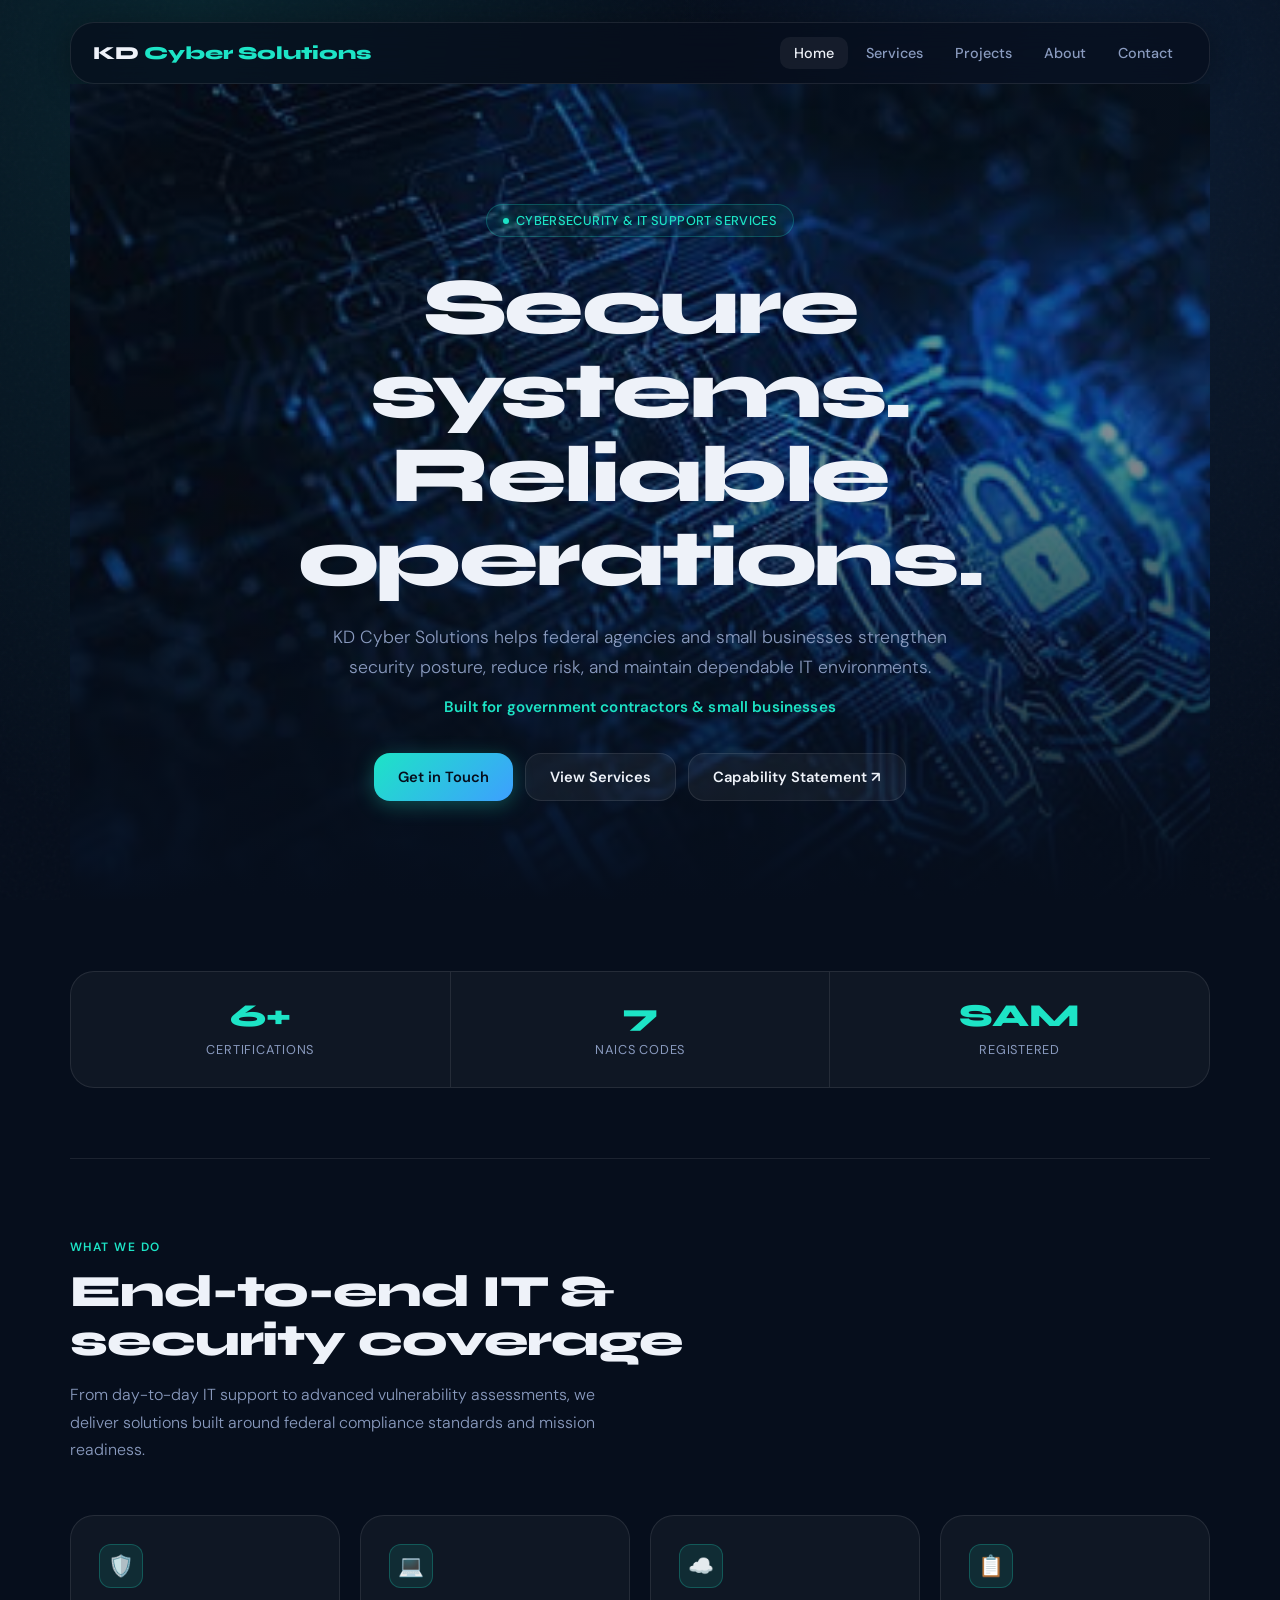
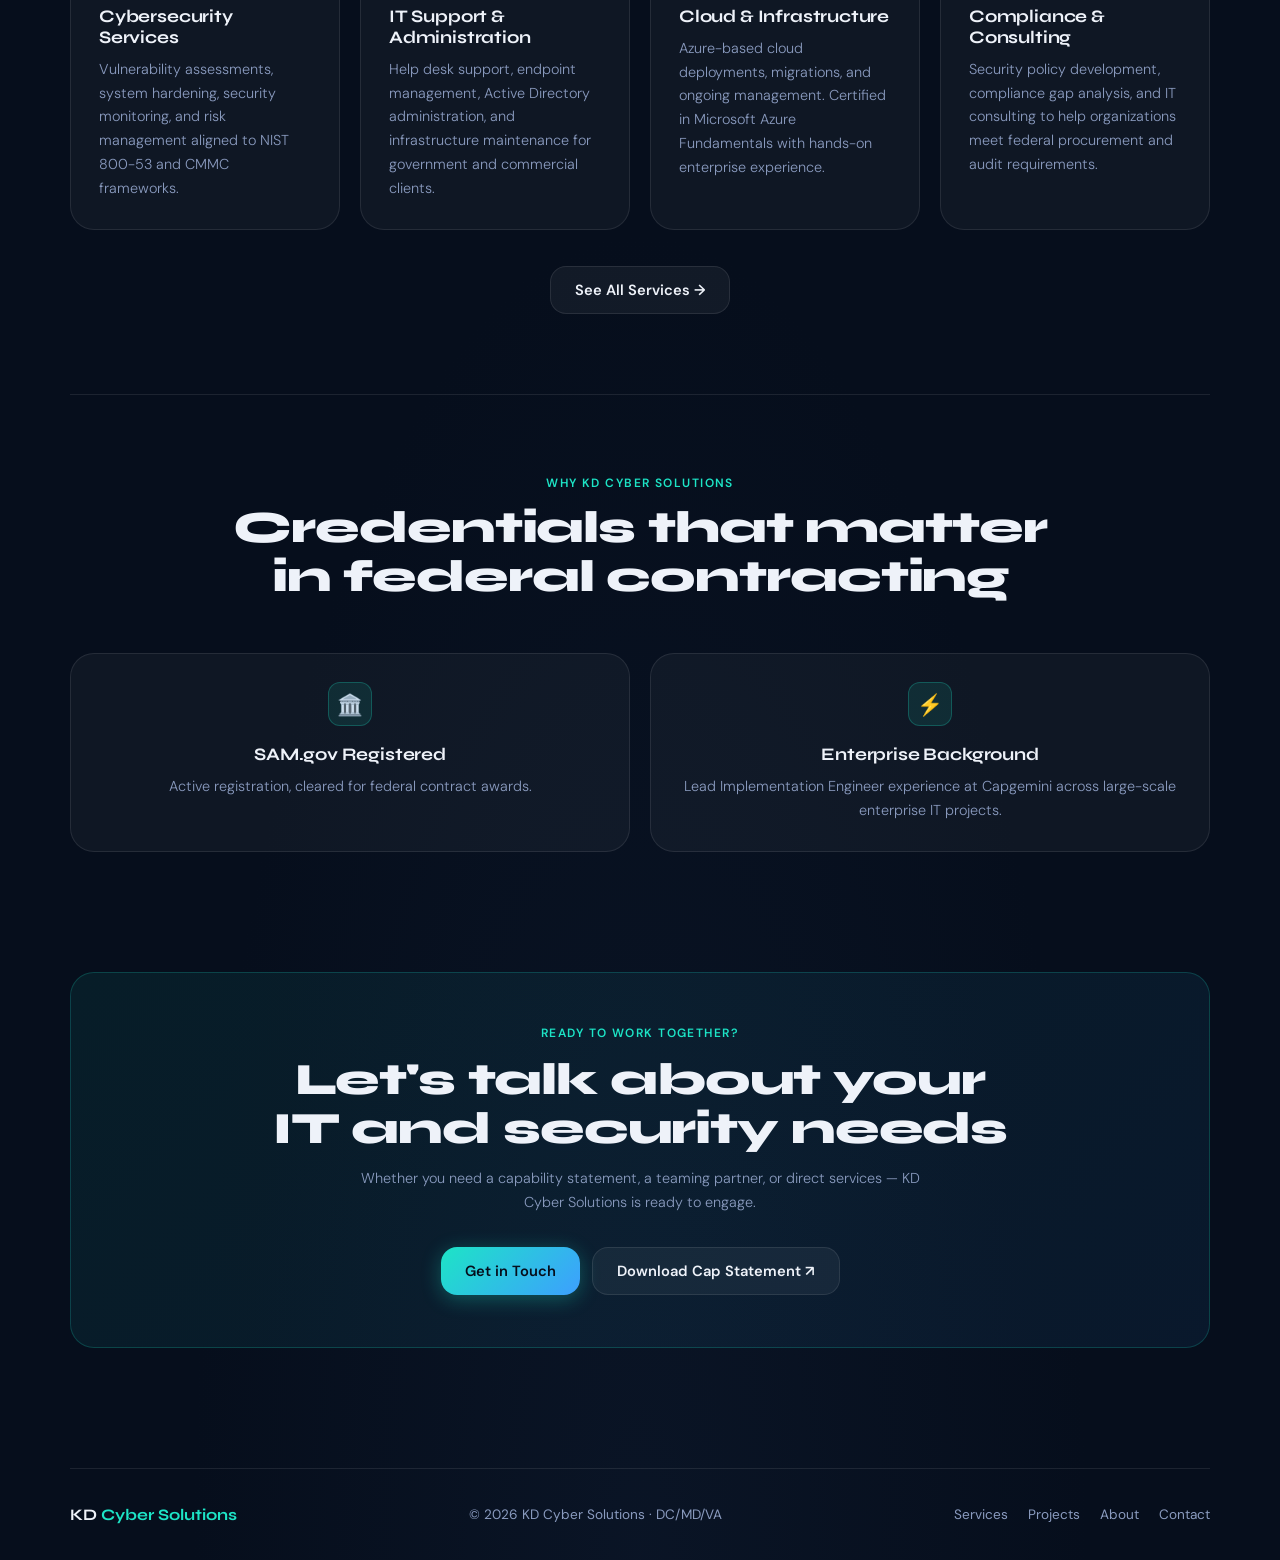
==== index.html @ 60fc30a6 "Add link to projects page in footer" ====
<!DOCTYPE html>
<html lang="en">
<head>
  <meta charset="UTF-8" />
  <meta name="viewport" content="width=device-width, initial-scale=1.0"/>
  <title>KD Cyber Solutions — Federal IT & Cybersecurity</title>
  <meta name="description" content="KD Cyber Solutions provides federal IT support, cybersecurity, and system hardening services for government contractors and small businesses.">
  <link rel="stylesheet" href="styles.css">
</head>

<body>
<div class="container">

  <nav class="nav">
    <div class="nav-inner">
      <a class="brand" href="index.html">KD <span>Cyber Solutions</span></a>
      <div class="nav-links">
        <a href="index.html" class="active">Home</a>
        <a href="services.html">Services</a>
        <a href="projects.html">Projects</a>
        <a href="about.html">About</a>
        <a href="contact.html">Contact</a>
      </div>
    </div>
  </nav>

  <!-- Hero -->
  <!-- Hero — full width with image background -->
<section class="hero">
  <div class="hero-bg"></div>
  <div class="hero-overlay"></div>
  <div class="hero-content">
    <div class="badge">Cybersecurity &amp; IT Support Services</div>
    <h1>Secure systems.<br>Reliable operations.</h1>
    <p class="hero-sub">
      KD Cyber Solutions helps federal agencies and small businesses strengthen
      security posture, reduce risk, and maintain dependable IT environments.
    </p>
    <p class="hero-tagline">Built for government contractors &amp; small businesses</p>
    <div class="hero-actions">
      <a class="btn btn-primary" href="contact.html">Get in Touch</a>
      <a class="btn btn-secondary" href="services.html">View Services</a>
      <a class="btn btn-secondary" href="KD_Cyber_Solutions_Capability_Statement01.pdf" target="_blank">
        Capability Statement ↗
      </a>
    </div>
  </div>
</section>

  <!-- Stats -->
  <div class="stats-bar">
    <div class="stat">
      <span class="stat-number">6+</span>
      <span class="stat-label">Certifications</span>
    </div>
    <div class="stat">
      <span class="stat-number">7</span>
      <span class="stat-label">NAICS Codes</span>
    </div>
    <div class="stat">
      <span class="stat-number">SAM</span>
      <span class="stat-label">Registered</span>
    </div>
  </div>

  <div class="divider"></div>

  <!-- Core Services Preview -->
  <section class="section">
    <div class="section-header">
      <div class="section-label">What We Do</div>
      <h2 class="section-title">End-to-end IT &amp;<br>security coverage</h2>
      <p class="section-desc">
        From day-to-day IT support to advanced vulnerability assessments, we deliver
        solutions built around federal compliance standards and mission readiness.
      </p>
    </div>

    <div class="grid grid-2">

      <div class="card">
        <div class="card-icon">🛡️</div>
        <h3>Cybersecurity Services</h3>
        <p>Vulnerability assessments, system hardening, security monitoring, and
        risk management aligned to NIST 800-53 and CMMC frameworks.</p>
      </div>

      <div class="card">
        <div class="card-icon">💻</div>
        <h3>IT Support &amp; Administration</h3>
        <p>Help desk support, endpoint management, Active Directory administration,
        and infrastructure maintenance for government and commercial clients.</p>
      </div>

      <div class="card">
        <div class="card-icon">☁️</div>
        <h3>Cloud &amp; Infrastructure</h3>
        <p>Azure-based cloud deployments, migrations, and ongoing management.
        Certified in Microsoft Azure Fundamentals with hands-on enterprise experience.</p>
      </div>

      <div class="card">
        <div class="card-icon">📋</div>
        <h3>Compliance &amp; Consulting</h3>
        <p>Security policy development, compliance gap analysis, and IT consulting
        to help organizations meet federal procurement and audit requirements.</p>
      </div>

    </div>

    <div style="text-align:center; margin-top:36px;">
      <a class="btn btn-secondary" href="services.html">See All Services →</a>
    </div>
  </section>

  <div class="divider"></div>

  <!-- Why KD Section -->
  <section class="section">
    <div class="section-header center">
      <div class="section-label">Why KD Cyber Solutions</div>
      <h2 class="section-title">Credentials that matter<br>in federal contracting</h2>
    </div>

    <div class="grid grid-2">

      <div class="card" style="text-align:center;">
        <div class="card-icon" style="margin:0 auto 18px;">🏛️</div>
        <h3>SAM.gov Registered</h3>
        <p>Active registration, cleared for federal contract awards.</p>
      </div>

      <div class="card" style="text-align:center;">
        <div class="card-icon" style="margin:0 auto 18px;">⚡</div>
        <h3>Enterprise Background</h3>
        <p>Lead Implementation Engineer experience at Capgemini across large-scale enterprise IT projects.</p>
      </div>

    </div>
  </section>

  <!-- CTA Strip -->
  <section style="padding: 40px 0 80px; text-align:center;">
    <div class="card" style="padding: 52px 36px; background: linear-gradient(135deg, rgba(29,228,198,0.07), rgba(61,159,255,0.07)); border-color: rgba(29,228,198,0.2);">
      <div class="section-label" style="margin-bottom:14px;">Ready to work together?</div>
      <h2 class="section-title" style="margin-bottom:14px;">Let's talk about your<br>IT and security needs</h2>
      <p class="section-desc" style="margin: 0 auto 32px;">
        Whether you need a capability statement, a teaming partner, or direct services —
        KD Cyber Solutions is ready to engage.
      </p>
      <div style="display:flex; gap:12px; justify-content:center; flex-wrap:wrap;">
        <a class="btn btn-primary" href="contact.html">Get in Touch</a>
        <a class="btn btn-secondary" href="KD_Cyber_Solutions_Capability_Statement01.pdf" target="_blank">Download Cap Statement ↗</a>
      </div>
    </div>
  </section>

  <footer class="footer">
    <div class="footer-brand">KD <span>Cyber Solutions</span></div>
    <div class="footer-copy">© 2026 KD Cyber Solutions · DC/MD/VA</div>
    <div class="footer-links">
      <a href="services.html">Services</a>
      <a href="projects.html">Projects</a>
      <a href="about.html">About</a>
      <a href="contact.html">Contact</a>
    </div>
  </footer>

</div>
</body>
</html>
---- styles.css ----
@import url('https://fonts.googleapis.com/css2?family=Syne:wght@400;600;700;800&family=DM+Sans:ital,opsz,wght@0,9..40,300;0,9..40,400;0,9..40,500;1,9..40,300&display=swap');

:root {
  --bg:      #060e1c;
  --bg2:     #0b1628;
  --bg3:     #0f1e36;
  --card:    rgba(255,255,255,0.04);
  --card-h:  rgba(255,255,255,0.07);
  --text:    #eef2f9;
  --muted:   #8a9bbf;
  --accent:  #1de4c6;
  --accent2: #3d9fff;
  --danger:  #ff4e6a;
  --border:  rgba(255,255,255,0.09);
  --border-a:rgba(29,228,198,0.25);
  --shadow:  0 24px 60px rgba(0,0,0,0.5);
  --radius:  16px;
  --radius-lg: 24px;
}

*, *::before, *::after { box-sizing: border-box; margin: 0; padding: 0; }

html { scroll-behavior: smooth; font-size: 16px; }

body {
  font-family: 'DM Sans', sans-serif;
  color: var(--text);
  background-color: var(--bg);
  background-image:
    radial-gradient(ellipse 70% 45% at 15% 0%, rgba(29,228,198,0.10) 0%, transparent 60%),
    radial-gradient(ellipse 60% 40% at 85% 5%,  rgba(61,159,255,0.10) 0%, transparent 55%),
    radial-gradient(ellipse 50% 60% at 50% 100%, rgba(11,22,40,0.8)   0%, transparent 70%);
  min-height: 100vh;
  -webkit-font-smoothing: antialiased;
}

/* ── Noise texture overlay ── */
body::before {
  content: '';
  position: fixed;
  inset: 0;
  background-image: url("data:image/svg+xml,%3Csvg viewBox='0 0 256 256' xmlns='http://www.w3.org/2000/svg'%3E%3Cfilter id='n'%3E%3CfeTurbulence type='fractalNoise' baseFrequency='0.9' numOctaves='4' stitchTiles='stitch'/%3E%3C/filter%3E%3Crect width='100%25' height='100%25' filter='url(%23n)' opacity='0.035'/%3E%3C/svg%3E");
  pointer-events: none;
  z-index: 0;
  opacity: 0.6;
}

/* ── Layout ── */
.container {
  width: min(1140px, 92%);
  margin: 0 auto;
  position: relative;
  z-index: 1;
}

/* ── Nav ── */
.nav {
  padding: 22px 0 0;
}

.nav-inner {
  display: flex;
  justify-content: space-between;
  align-items: center;
  gap: 16px;
  padding: 14px 22px;
  border: 1px solid var(--border);
  background: rgba(6,14,28,0.7);
  backdrop-filter: blur(14px);
  -webkit-backdrop-filter: blur(14px);
  border-radius: var(--radius-lg);
  box-shadow: 0 4px 32px rgba(0,0,0,0.3);
}

.brand {
  font-family: 'Syne', sans-serif;
  font-size: 1.15rem;
  font-weight: 800;
  letter-spacing: -0.01em;
  color: var(--text);
  text-decoration: none;
}

.brand span { color: var(--accent); }

.nav-links {
  display: flex;
  gap: 4px;
  flex-wrap: wrap;
}

.nav-links a {
  color: var(--muted);
  text-decoration: none;
  font-size: 0.9rem;
  font-weight: 500;
  padding: 7px 14px;
  border-radius: 10px;
  transition: color 0.2s, background 0.2s;
}

.nav-links a:hover,
.nav-links a.active {
  color: var(--text);
  background: rgba(255,255,255,0.06);
}

/* ── Hero ── */
.hero {
  position: relative;
  width: 100%;
  padding: 0;
  text-align: center;
  overflow: hidden;
  animation: fadeUp 0.7s ease both;
}

@keyframes fadeUp {
  from { opacity: 0; transform: translateY(24px); }
  to   { opacity: 1; transform: translateY(0); }
}

.hero-bg {
  position: absolute;
  inset: 0;
  background-image: url('kdcyberpic1.jpg');
  background-size: cover;
  background-position: center;
  background-repeat: no-repeat;
  z-index: 0;
}

.hero-overlay {
  position: absolute;
  inset: 0;
  background:
    linear-gradient(to bottom,
      rgba(6,14,28,0.55) 0%,
      rgba(6,14,28,0.45) 40%,
      rgba(6,14,28,0.80) 80%,
      rgba(6,14,28,1.00) 100%
    );
  z-index: 1;
}

.hero-content {
  position: relative;
  z-index: 2;
  padding: 120px 24px 100px;
  max-width: 900px;
  margin: 0 auto;
}

.badge {
  display: inline-flex;
  align-items: center;
  gap: 7px;
  padding: 7px 16px;
  border: 1px solid var(--border-a);
  background: rgba(29,228,198,0.07);
  color: var(--accent);
  border-radius: 999px;
  font-size: 0.8rem;
  font-weight: 500;
  letter-spacing: 0.03em;
  margin-bottom: 28px;
  text-transform: uppercase;
}

.badge::before {
  content: '';
  width: 6px; height: 6px;
  border-radius: 50%;
  background: var(--accent);
  box-shadow: 0 0 8px var(--accent);
  display: inline-block;
}

h1 {
  font-family: 'Syne', sans-serif;
  font-size: clamp(2.8rem, 7vw, 5rem);
  font-weight: 800;
  line-height: 1.05;
  letter-spacing: -0.03em;
  color: var(--text);
  margin-bottom: 22px;
}

.hero-sub {
  max-width: 620px;
  margin: 0 auto 14px;
  color: var(--muted);
  font-size: 1.1rem;
  line-height: 1.7;
  font-weight: 300;
}

.hero-tagline {
  color: var(--accent);
  font-weight: 600;
  font-size: 0.95rem;
  margin-bottom: 36px;
  letter-spacing: 0.01em;
}

.hero-actions {
  display: flex;
  justify-content: center;
  gap: 12px;
  flex-wrap: wrap;
}

/* ── Buttons ── */
.btn {
  display: inline-flex;
  align-items: center;
  gap: 8px;
  padding: 13px 24px;
  border-radius: var(--radius);
  font-weight: 600;
  font-size: 0.92rem;
  text-decoration: none;
  transition: transform 0.18s, box-shadow 0.18s, opacity 0.18s;
  cursor: pointer;
  border: none;
  font-family: inherit;
}

.btn:hover { transform: translateY(-2px); }

.btn-primary {
  background: linear-gradient(135deg, var(--accent) 0%, var(--accent2) 100%);
  color: #060e1c;
  box-shadow: 0 4px 20px rgba(29,228,198,0.3);
}

.btn-primary:hover {
  box-shadow: 0 8px 28px rgba(29,228,198,0.45);
}

.btn-secondary {
  border: 1px solid var(--border);
  background: rgba(255,255,255,0.05);
  color: var(--text);
}

.btn-secondary:hover {
  background: rgba(255,255,255,0.09);
  border-color: rgba(255,255,255,0.18);
}

/* ── Stats Bar ── */
.stats-bar {
  display: flex;
  justify-content: center;
  gap: 0;
  flex-wrap: wrap;
  margin: 70px 0;
  border: 1px solid var(--border);
  border-radius: var(--radius-lg);
  background: var(--card);
  overflow: hidden;
  animation: fadeUp 0.7s 0.15s ease both;
}

.stat {
  flex: 1;
  min-width: 160px;
  padding: 28px 20px;
  text-align: center;
  border-right: 1px solid var(--border);
}

.stat:last-child { border-right: none; }

.stat-number {
  font-family: 'Syne', sans-serif;
  font-size: 2rem;
  font-weight: 800;
  color: var(--accent);
  line-height: 1;
  display: block;
  margin-bottom: 6px;
}

.stat-label {
  font-size: 0.8rem;
  color: var(--muted);
  text-transform: uppercase;
  letter-spacing: 0.06em;
}

/* ── Sections ── */
.section {
  padding: 80px 0;
  animation: fadeUp 0.7s 0.2s ease both;
}

.section-label {
  font-size: 0.75rem;
  text-transform: uppercase;
  letter-spacing: 0.12em;
  color: var(--accent);
  font-weight: 600;
  margin-bottom: 12px;
}

.section-title {
  font-family: 'Syne', sans-serif;
  font-size: clamp(1.8rem, 4vw, 2.8rem);
  font-weight: 800;
  letter-spacing: -0.025em;
  line-height: 1.1;
  margin-bottom: 16px;
}

.section-desc {
  color: var(--muted);
  font-size: 1rem;
  line-height: 1.7;
  max-width: 560px;
  font-weight: 300;
}

.section-header {
  margin-bottom: 52px;
}

.section-header.center {
  text-align: center;
}

.section-header.center .section-desc {
  margin: 0 auto;
}

/* ── Grid ── */
.grid { display: grid; gap: 20px; }
.grid-2 { grid-template-columns: repeat(auto-fit, minmax(260px, 1fr)); }
.grid-3 { grid-template-columns: repeat(3, 1fr); }
.grid-4 { grid-template-columns: repeat(auto-fit, minmax(200px, 1fr)); }

/* ── Cards ── */
.card {
  background: var(--card);
  border: 1px solid var(--border);
  border-radius: var(--radius-lg);
  padding: 28px;
  transition: background 0.2s, border-color 0.2s, transform 0.2s;
}

.card:hover {
  background: var(--card-h);
  border-color: var(--border-a);
  transform: translateY(-3px);
}

.card-icon {
  width: 44px; height: 44px;
  border-radius: 12px;
  background: rgba(29,228,198,0.1);
  border: 1px solid var(--border-a);
  display: flex;
  align-items: center;
  justify-content: center;
  font-size: 1.3rem;
  margin-bottom: 18px;
}

.card h3 {
  font-family: 'Syne', sans-serif;
  font-size: 1.1rem;
  font-weight: 700;
  margin-bottom: 10px;
  letter-spacing: -0.01em;
}

.card p {
  color: var(--muted);
  font-size: 0.9rem;
  line-height: 1.65;
  font-weight: 300;
}

/* ── Services page ── */
.service-card {
  display: flex;
  gap: 22px;
  align-items: flex-start;
}

.service-card .card-icon {
  flex-shrink: 0;
  margin-bottom: 0;
}

.service-card .card-body { flex: 1; }

.tag-list {
  display: flex;
  flex-wrap: wrap;
  gap: 8px;
  margin-top: 14px;
}

.tag {
  font-size: 0.75rem;
  padding: 4px 10px;
  border-radius: 999px;
  border: 1px solid var(--border);
  color: var(--muted);
  background: rgba(255,255,255,0.03);
}

/* ── About page ── */
.about-hero {
  display: grid;
  grid-template-columns: 1fr 1fr;
  gap: 60px;
  align-items: center;
  padding: 80px 0;
  animation: fadeUp 0.7s ease both;
}

.about-visual {
  position: relative;
  display: flex;
  align-items: center;
  justify-content: center;
}

.about-avatar {
  width: 220px; height: 220px;
  border-radius: 50%;
  background: linear-gradient(135deg, rgba(29,228,198,0.15), rgba(61,159,255,0.15));
  border: 2px solid var(--border-a);
  display: flex;
  align-items: center;
  justify-content: center;
  font-size: 5rem;
  position: relative;
}

.about-avatar::after {
  content: '';
  position: absolute;
  inset: -12px;
  border-radius: 50%;
  border: 1px dashed rgba(29,228,198,0.2);
  animation: spin 20s linear infinite;
}

@keyframes spin { to { transform: rotate(360deg); } }

.cert-chips {
  display: flex;
  flex-wrap: wrap;
  gap: 8px;
  margin-top: 20px;
}

.cert-chip {
  font-size: 0.75rem;
  padding: 5px 12px;
  border-radius: 999px;
  border: 1px solid var(--border-a);
  color: var(--accent);
  background: rgba(29,228,198,0.06);
  font-weight: 500;
}

/* ── Contact page ── */
.contact-grid {
  display: grid;
  grid-template-columns: 1fr 1fr;
  gap: 40px;
  padding: 80px 0;
  animation: fadeUp 0.7s ease both;
}

.contact-info h2 {
  font-family: 'Syne', sans-serif;
  font-size: clamp(1.8rem, 4vw, 2.6rem);
  font-weight: 800;
  letter-spacing: -0.025em;
  line-height: 1.1;
  margin-bottom: 18px;
}

.contact-info p {
  color: var(--muted);
  line-height: 1.7;
  font-weight: 300;
  margin-bottom: 36px;
}

.contact-item {
  display: flex;
  align-items: center;
  gap: 14px;
  margin-bottom: 18px;
}

.contact-item-icon {
  width: 40px; height: 40px;
  border-radius: 10px;
  background: rgba(29,228,198,0.08);
  border: 1px solid var(--border-a);
  display: flex;
  align-items: center;
  justify-content: center;
  font-size: 1rem;
  flex-shrink: 0;
}

.contact-item-label {
  font-size: 0.75rem;
  color: var(--muted);
  text-transform: uppercase;
  letter-spacing: 0.08em;
  margin-bottom: 2px;
}

.contact-item-value {
  font-size: 0.95rem;
  color: var(--text);
  font-weight: 500;
}

.contact-item-value a {
  color: var(--accent);
  text-decoration: none;
}

.contact-form {
  background: var(--card);
  border: 1px solid var(--border);
  border-radius: var(--radius-lg);
  padding: 36px;
}

.form-group {
  margin-bottom: 20px;
}

.form-group label {
  display: block;
  font-size: 0.82rem;
  color: var(--muted);
  margin-bottom: 8px;
  font-weight: 500;
  letter-spacing: 0.02em;
}

.form-group input,
.form-group textarea,
.form-group select {
  width: 100%;
  padding: 12px 16px;
  background: rgba(255,255,255,0.04);
  border: 1px solid var(--border);
  border-radius: var(--radius);
  color: var(--text);
  font-family: inherit;
  font-size: 0.92rem;
  transition: border-color 0.2s, background 0.2s;
  outline: none;
}

.form-group input:focus,
.form-group textarea:focus,
.form-group select:focus {
  border-color: var(--border-a);
  background: rgba(29,228,198,0.04);
}

.form-group textarea { resize: vertical; min-height: 120px; }

.form-group select option { background: var(--bg2); }

/* ── Footer ── */
.footer {
  border-top: 1px solid var(--border);
  margin-top: 40px;
  padding: 36px 0;
  display: flex;
  justify-content: space-between;
  align-items: center;
  flex-wrap: wrap;
  gap: 16px;
}

.footer-brand {
  font-family: 'Syne', sans-serif;
  font-weight: 700;
  font-size: 1rem;
  color: var(--text);
}

.footer-brand span { color: var(--accent); }

.footer-copy {
  color: var(--muted);
  font-size: 0.85rem;
}

.footer-links {
  display: flex;
  gap: 20px;
}

.footer-links a {
  color: var(--muted);
  text-decoration: none;
  font-size: 0.85rem;
  transition: color 0.2s;
}

.footer-links a:hover { color: var(--text); }

/* ── Divider ── */
.divider {
  height: 1px;
  background: var(--border);
  margin: 0;
}

/* ── Page Hero (inner pages) ── */
.page-hero {
  padding: 70px 0 50px;
  animation: fadeUp 0.7s ease both;
}

/* ── NAICS strip ── */
.naics-strip {
  background: var(--card);
  border: 1px solid var(--border);
  border-radius: var(--radius-lg);
  padding: 28px 36px;
  display: flex;
  gap: 36px;
  flex-wrap: wrap;
  align-items: center;
  margin: 60px 0 0;
}

.naics-label {
  font-size: 0.72rem;
  text-transform: uppercase;
  letter-spacing: 0.1em;
  color: var(--muted);
  margin-bottom: 6px;
}

.naics-codes {
  display: flex;
  flex-wrap: wrap;
  gap: 8px;
}

.naics-code {
  font-size: 0.8rem;
  font-family: 'Syne', sans-serif;
  font-weight: 700;
  padding: 4px 10px;
  border-radius: 8px;
  border: 1px solid var(--border-a);
  color: var(--accent);
  background: rgba(29,228,198,0.06);
}

/* ── Responsive ── */
@media (max-width: 768px) {
  .grid-3 { grid-template-columns: 1fr; }
  .about-hero { grid-template-columns: 1fr; }
  .contact-grid { grid-template-columns: 1fr; }
}

@media (max-width: 560px) {
  .nav-links { display: none; }
  .stats-bar { flex-direction: column; }
  .stat { border-right: none; border-bottom: 1px solid var(--border); }
  .stat:last-child { border-bottom: none; }
}
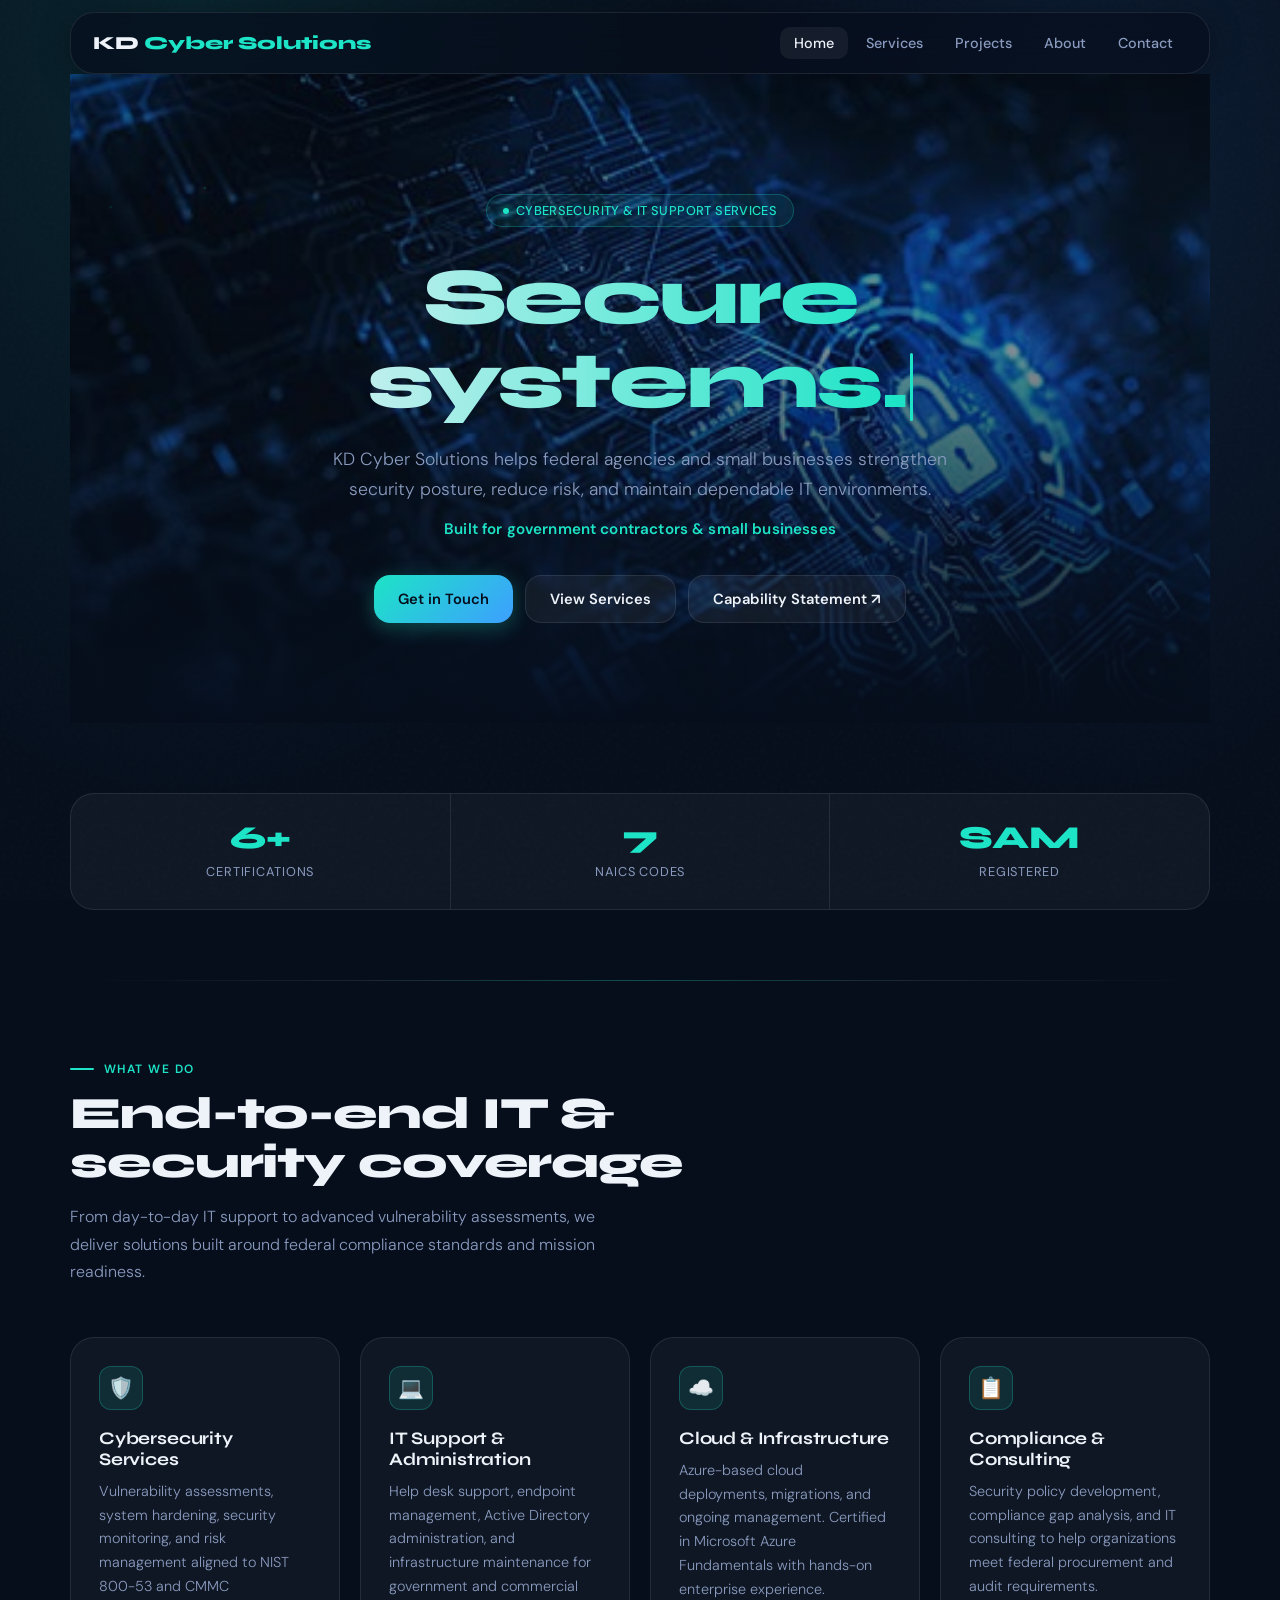
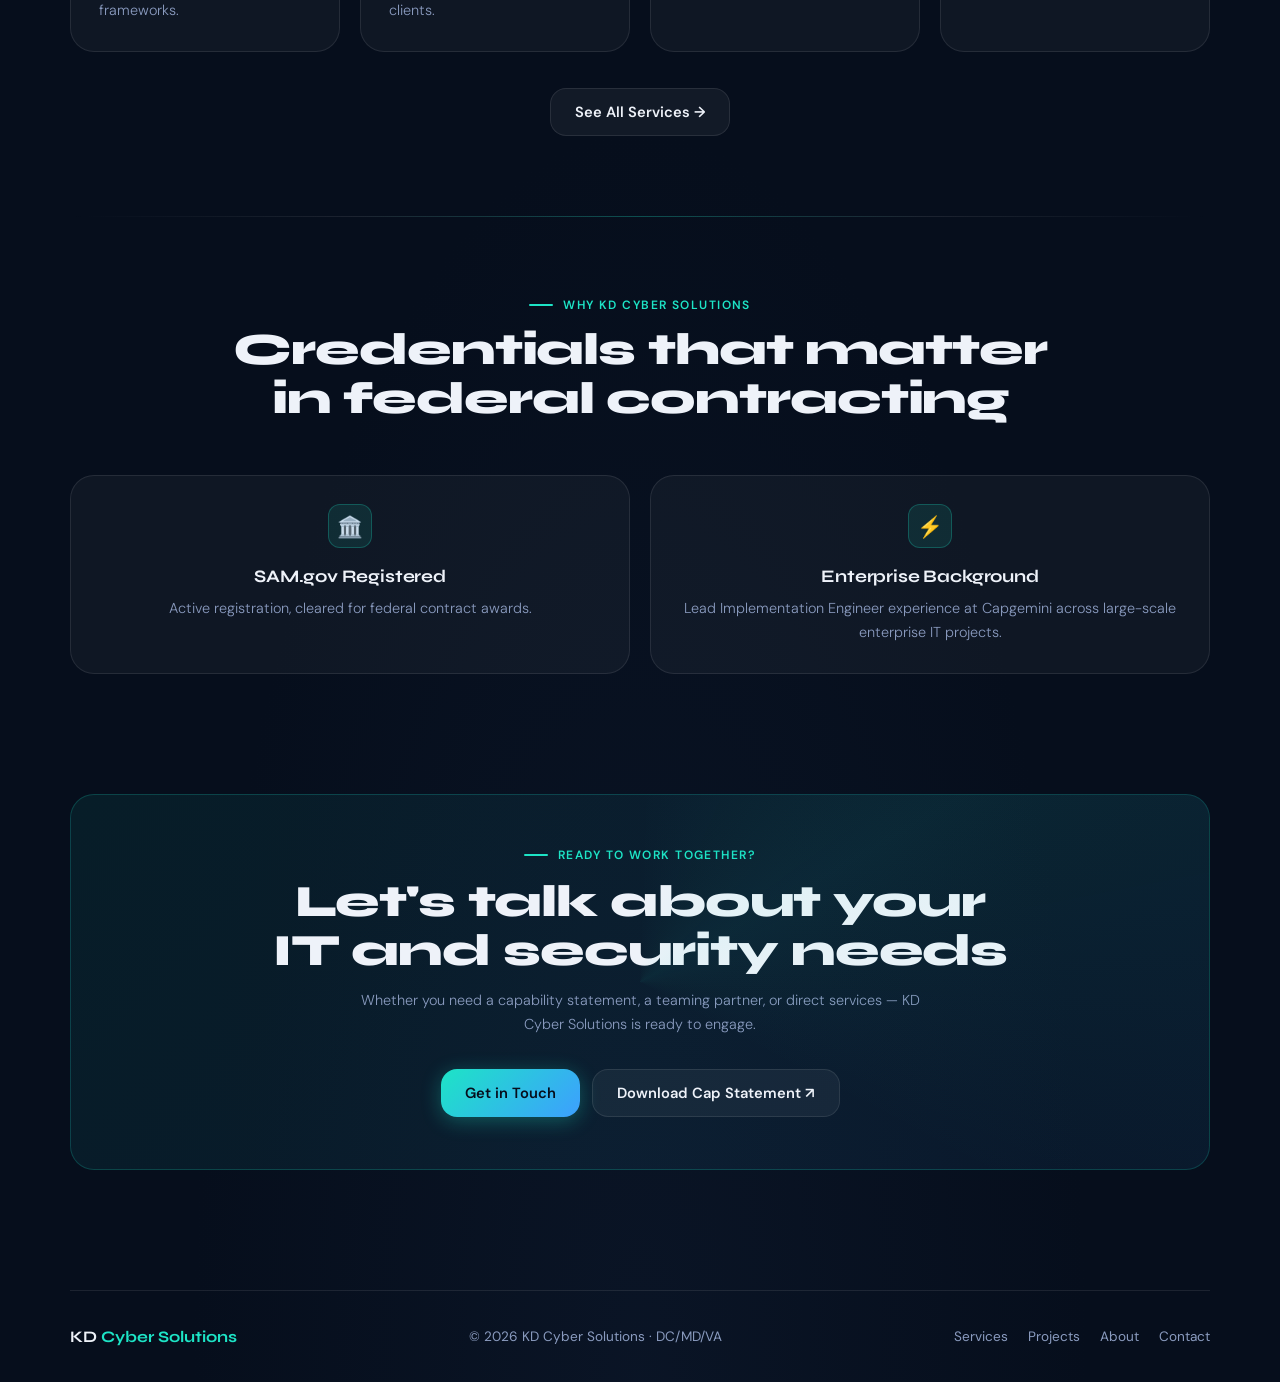
==== commit 1fe5fcc9: "Update index.html" ====
--- a/index.html
+++ b/index.html
@@ -6,12 +6,185 @@
   <title>KD Cyber Solutions — Federal IT & Cybersecurity</title>
   <meta name="description" content="KD Cyber Solutions provides federal IT support, cybersecurity, and system hardening services for government contractors and small businesses.">
   <link rel="stylesheet" href="styles.css">
+  <style>
+    /* ── Particle Canvas ── */
+    #particle-canvas {
+      position: absolute;
+      inset: 0;
+      z-index: 1;
+      pointer-events: none;
+    }
+
+    /* ── Hero content sits above canvas ── */
+    .hero-content { z-index: 3; }
+    .hero-overlay  { z-index: 2; }
+
+    /* ── Typing cursor ── */
+    .typed-cursor {
+      display: inline-block;
+      width: 3px;
+      height: 0.85em;
+      background: var(--accent);
+      margin-left: 4px;
+      vertical-align: middle;
+      border-radius: 2px;
+      animation: blink 0.9s step-end infinite;
+    }
+    @keyframes blink { 0%,100%{opacity:1} 50%{opacity:0} }
+
+    /* ── Scroll reveal ── */
+    .reveal {
+      opacity: 0;
+      transform: translateY(32px);
+      transition: opacity 0.65s ease, transform 0.65s ease;
+    }
+    .reveal.visible {
+      opacity: 1;
+      transform: translateY(0);
+    }
+    .reveal-delay-1 { transition-delay: 0.1s; }
+    .reveal-delay-2 { transition-delay: 0.2s; }
+    .reveal-delay-3 { transition-delay: 0.3s; }
+    .reveal-delay-4 { transition-delay: 0.4s; }
+
+    /* ── Glowing card on hover ── */
+    .card {
+      position: relative;
+      overflow: hidden;
+    }
+    .card::after {
+      content: '';
+      position: absolute;
+      inset: 0;
+      border-radius: inherit;
+      opacity: 0;
+      transition: opacity 0.3s ease;
+      background: radial-gradient(circle at var(--mx,50%) var(--my,50%), rgba(29,228,198,0.08) 0%, transparent 65%);
+      pointer-events: none;
+    }
+    .card:hover::after { opacity: 1; }
+
+    /* ── Stats count-up ── */
+    .stat-number {
+      transition: color 0.3s;
+    }
+
+    /* ── Badge pulse ── */
+    .badge {
+      animation: badgePulse 3s ease-in-out infinite;
+    }
+    @keyframes badgePulse {
+      0%,100% { box-shadow: 0 0 0 0 rgba(29,228,198,0); }
+      50%      { box-shadow: 0 0 0 6px rgba(29,228,198,0.08); }
+    }
+
+    /* ── Hero h1 gradient shimmer ── */
+    h1.shimmer {
+      background: linear-gradient(90deg, #eef2f9 0%, #1de4c6 40%, #3d9fff 60%, #eef2f9 100%);
+      background-size: 200% auto;
+      -webkit-background-clip: text;
+      -webkit-text-fill-color: transparent;
+      background-clip: text;
+      animation: shimmer 4s linear infinite;
+    }
+    @keyframes shimmer { to { background-position: 200% center; } }
+
+    /* ── Nav scroll shadow ── */
+    .nav.scrolled .nav-inner {
+      box-shadow: 0 8px 40px rgba(0,0,0,0.5);
+      background: rgba(6,14,28,0.92);
+    }
+    .nav { transition: all 0.3s; position: sticky; top: 0; z-index: 100; padding-top: 12px; }
+
+    /* ── CTA card glow ── */
+    .cta-card {
+      position: relative;
+      overflow: hidden;
+    }
+    .cta-card::before {
+      content: '';
+      position: absolute;
+      top: -50%; left: -50%;
+      width: 200%; height: 200%;
+      background: conic-gradient(from 0deg, transparent 0deg, rgba(29,228,198,0.06) 60deg, transparent 120deg);
+      animation: rotateCTA 8s linear infinite;
+      pointer-events: none;
+    }
+    @keyframes rotateCTA { to { transform: rotate(360deg); } }
+
+    /* ── Section label line ── */
+    .section-label {
+      display: flex;
+      align-items: center;
+      gap: 10px;
+    }
+    .section-label::before {
+      content: '';
+      display: inline-block;
+      width: 24px;
+      height: 2px;
+      background: var(--accent);
+      border-radius: 2px;
+      flex-shrink: 0;
+    }
+
+    /* ── Card icon float ── */
+    .card-icon {
+      animation: floatIcon 4s ease-in-out infinite;
+    }
+    .card:nth-child(2) .card-icon { animation-delay: 0.5s; }
+    .card:nth-child(3) .card-icon { animation-delay: 1s; }
+    .card:nth-child(4) .card-icon { animation-delay: 1.5s; }
+    @keyframes floatIcon {
+      0%,100% { transform: translateY(0); }
+      50%      { transform: translateY(-4px); }
+    }
+
+    /* ── Divider glow ── */
+    .divider {
+      height: 1px;
+      background: linear-gradient(90deg, transparent, var(--border), rgba(29,228,198,0.3), var(--border), transparent);
+    }
+
+    /* ── Button shimmer ── */
+    .btn-primary {
+      position: relative;
+      overflow: hidden;
+    }
+    .btn-primary::after {
+      content: '';
+      position: absolute;
+      top: 0; left: -100%;
+      width: 60%; height: 100%;
+      background: linear-gradient(90deg, transparent, rgba(255,255,255,0.2), transparent);
+      transform: skewX(-20deg);
+      animation: btnShimmer 3s ease-in-out infinite;
+    }
+    @keyframes btnShimmer {
+      0%   { left: -100%; }
+      50%,100% { left: 160%; }
+    }
+
+    /* ── Footer link hover underline ── */
+    .footer-links a {
+      position: relative;
+    }
+    .footer-links a::after {
+      content: '';
+      position: absolute;
+      bottom: -2px; left: 0;
+      width: 0; height: 1px;
+      background: var(--accent);
+      transition: width 0.3s ease;
+    }
+    .footer-links a:hover::after { width: 100%; }
+  </style>
 </head>
 
 <body>
 <div class="container">
 
-  <nav class="nav">
+  <nav class="nav" id="main-nav">
     <div class="nav-inner">
       <a class="brand" href="index.html">KD <span>Cyber Solutions</span></a>
       <div class="nav-links">
@@ -25,36 +198,36 @@
   </nav>
 
   <!-- Hero -->
-  <!-- Hero — full width with image background -->
-<section class="hero">
-  <div class="hero-bg"></div>
-  <div class="hero-overlay"></div>
-  <div class="hero-content">
-    <div class="badge">Cybersecurity &amp; IT Support Services</div>
-    <h1>Secure systems.<br>Reliable operations.</h1>
-    <p class="hero-sub">
-      KD Cyber Solutions helps federal agencies and small businesses strengthen
-      security posture, reduce risk, and maintain dependable IT environments.
-    </p>
-    <p class="hero-tagline">Built for government contractors &amp; small businesses</p>
-    <div class="hero-actions">
-      <a class="btn btn-primary" href="contact.html">Get in Touch</a>
-      <a class="btn btn-secondary" href="services.html">View Services</a>
-      <a class="btn btn-secondary" href="KD_Cyber_Solutions_Capability_Statement01.pdf" target="_blank">
-        Capability Statement ↗
-      </a>
-    </div>
-  </div>
-</section>
+  <section class="hero">
+    <div class="hero-bg"></div>
+    <div class="hero-overlay"></div>
+    <canvas id="particle-canvas"></canvas>
+    <div class="hero-content">
+      <div class="badge">Cybersecurity &amp; IT Support Services</div>
+      <h1 class="shimmer"><span id="typed-text"></span><span class="typed-cursor"></span></h1>
+      <p class="hero-sub">
+        KD Cyber Solutions helps federal agencies and small businesses strengthen
+        security posture, reduce risk, and maintain dependable IT environments.
+      </p>
+      <p class="hero-tagline">Built for government contractors &amp; small businesses</p>
+      <div class="hero-actions">
+        <a class="btn btn-primary" href="contact.html">Get in Touch</a>
+        <a class="btn btn-secondary" href="services.html">View Services</a>
+        <a class="btn btn-secondary" href="KD_Cyber_Solutions_Capability_Statement01.pdf" target="_blank">
+          Capability Statement ↗
+        </a>
+      </div>
+    </div>
+  </section>
 
   <!-- Stats -->
-  <div class="stats-bar">
+  <div class="stats-bar reveal">
     <div class="stat">
-      <span class="stat-number">6+</span>
+      <span class="stat-number" data-target="6" data-suffix="+">0+</span>
       <span class="stat-label">Certifications</span>
     </div>
     <div class="stat">
-      <span class="stat-number">7</span>
+      <span class="stat-number" data-target="7" data-suffix="">0</span>
       <span class="stat-label">NAICS Codes</span>
     </div>
     <div class="stat">
@@ -67,7 +240,7 @@
 
   <!-- Core Services Preview -->
   <section class="section">
-    <div class="section-header">
+    <div class="section-header reveal">
       <div class="section-label">What We Do</div>
       <h2 class="section-title">End-to-end IT &amp;<br>security coverage</h2>
       <p class="section-desc">
@@ -77,38 +250,33 @@
     </div>
 
     <div class="grid grid-2">
-
-      <div class="card">
+      <div class="card reveal reveal-delay-1">
         <div class="card-icon">🛡️</div>
         <h3>Cybersecurity Services</h3>
         <p>Vulnerability assessments, system hardening, security monitoring, and
         risk management aligned to NIST 800-53 and CMMC frameworks.</p>
       </div>
-
-      <div class="card">
+      <div class="card reveal reveal-delay-2">
         <div class="card-icon">💻</div>
         <h3>IT Support &amp; Administration</h3>
         <p>Help desk support, endpoint management, Active Directory administration,
         and infrastructure maintenance for government and commercial clients.</p>
       </div>
-
-      <div class="card">
+      <div class="card reveal reveal-delay-3">
         <div class="card-icon">☁️</div>
         <h3>Cloud &amp; Infrastructure</h3>
         <p>Azure-based cloud deployments, migrations, and ongoing management.
         Certified in Microsoft Azure Fundamentals with hands-on enterprise experience.</p>
       </div>
-
-      <div class="card">
+      <div class="card reveal reveal-delay-4">
         <div class="card-icon">📋</div>
         <h3>Compliance &amp; Consulting</h3>
         <p>Security policy development, compliance gap analysis, and IT consulting
         to help organizations meet federal procurement and audit requirements.</p>
       </div>
-
-    </div>
-
-    <div style="text-align:center; margin-top:36px;">
+    </div>
+
+    <div style="text-align:center; margin-top:36px;" class="reveal">
       <a class="btn btn-secondary" href="services.html">See All Services →</a>
     </div>
   </section>
@@ -117,32 +285,29 @@
 
   <!-- Why KD Section -->
   <section class="section">
-    <div class="section-header center">
-      <div class="section-label">Why KD Cyber Solutions</div>
+    <div class="section-header center reveal">
+      <div class="section-label" style="justify-content:center;">Why KD Cyber Solutions</div>
       <h2 class="section-title">Credentials that matter<br>in federal contracting</h2>
     </div>
 
     <div class="grid grid-2">
-
-      <div class="card" style="text-align:center;">
+      <div class="card reveal reveal-delay-1" style="text-align:center;">
         <div class="card-icon" style="margin:0 auto 18px;">🏛️</div>
         <h3>SAM.gov Registered</h3>
         <p>Active registration, cleared for federal contract awards.</p>
       </div>
-
-      <div class="card" style="text-align:center;">
+      <div class="card reveal reveal-delay-2" style="text-align:center;">
         <div class="card-icon" style="margin:0 auto 18px;">⚡</div>
         <h3>Enterprise Background</h3>
         <p>Lead Implementation Engineer experience at Capgemini across large-scale enterprise IT projects.</p>
       </div>
-
     </div>
   </section>
 
   <!-- CTA Strip -->
-  <section style="padding: 40px 0 80px; text-align:center;">
-    <div class="card" style="padding: 52px 36px; background: linear-gradient(135deg, rgba(29,228,198,0.07), rgba(61,159,255,0.07)); border-color: rgba(29,228,198,0.2);">
-      <div class="section-label" style="margin-bottom:14px;">Ready to work together?</div>
+  <section style="padding: 40px 0 80px; text-align:center;" class="reveal">
+    <div class="card cta-card" style="padding: 52px 36px; background: linear-gradient(135deg, rgba(29,228,198,0.07), rgba(61,159,255,0.07)); border-color: rgba(29,228,198,0.2);">
+      <div class="section-label" style="margin-bottom:14px; justify-content:center;">Ready to work together?</div>
       <h2 class="section-title" style="margin-bottom:14px;">Let's talk about your<br>IT and security needs</h2>
       <p class="section-desc" style="margin: 0 auto 32px;">
         Whether you need a capability statement, a teaming partner, or direct services —
@@ -167,5 +332,147 @@
   </footer>
 
 </div>
+
+<script>
+// ── 1. Typing animation ──────────────────────────────────────
+const lines = ['Secure systems.', 'Reliable operations.'];
+const el = document.getElementById('typed-text');
+let lineIdx = 0, charIdx = 0, deleting = false, pausing = false;
+
+function type() {
+  const current = lines[lineIdx];
+  if (pausing) return;
+
+  if (!deleting) {
+    el.textContent = current.slice(0, ++charIdx);
+    if (charIdx === current.length) {
+      if (lineIdx === lines.length - 1) return; // stop on last line
+      pausing = true;
+      setTimeout(() => { pausing = false; deleting = true; type(); }, 1800);
+      return;
+    }
+  } else {
+    el.textContent = current.slice(0, --charIdx);
+    if (charIdx === 0) {
+      deleting = false;
+      lineIdx = (lineIdx + 1) % lines.length;
+    }
+  }
+  setTimeout(type, deleting ? 40 : 80);
+}
+setTimeout(type, 400);
+
+// ── 2. Particle canvas ───────────────────────────────────────
+const canvas = document.getElementById('particle-canvas');
+const ctx = canvas.getContext('2d');
+let particles = [];
+let W, H;
+
+function resize() {
+  W = canvas.width  = canvas.offsetWidth;
+  H = canvas.height = canvas.offsetHeight;
+}
+resize();
+window.addEventListener('resize', () => { resize(); initParticles(); });
+
+function initParticles() {
+  particles = [];
+  const count = Math.floor((W * H) / 14000);
+  for (let i = 0; i < count; i++) {
+    particles.push({
+      x: Math.random() * W,
+      y: Math.random() * H,
+      r: Math.random() * 1.4 + 0.4,
+      vx: (Math.random() - 0.5) * 0.35,
+      vy: (Math.random() - 0.5) * 0.35,
+      alpha: Math.random() * 0.5 + 0.2,
+    });
+  }
+}
+initParticles();
+
+function drawParticles() {
+  ctx.clearRect(0, 0, W, H);
+  // draw connections
+  for (let i = 0; i < particles.length; i++) {
+    for (let j = i + 1; j < particles.length; j++) {
+      const dx = particles[i].x - particles[j].x;
+      const dy = particles[i].y - particles[j].y;
+      const dist = Math.sqrt(dx*dx + dy*dy);
+      if (dist < 110) {
+        ctx.beginPath();
+        ctx.strokeStyle = `rgba(29,228,198,${0.12 * (1 - dist/110)})`;
+        ctx.lineWidth = 0.6;
+        ctx.moveTo(particles[i].x, particles[i].y);
+        ctx.lineTo(particles[j].x, particles[j].y);
+        ctx.stroke();
+      }
+    }
+  }
+  // draw dots
+  particles.forEach(p => {
+    ctx.beginPath();
+    ctx.arc(p.x, p.y, p.r, 0, Math.PI * 2);
+    ctx.fillStyle = `rgba(29,228,198,${p.alpha})`;
+    ctx.fill();
+    p.x += p.vx;
+    p.y += p.vy;
+    if (p.x < 0 || p.x > W) p.vx *= -1;
+    if (p.y < 0 || p.y > H) p.vy *= -1;
+  });
+  requestAnimationFrame(drawParticles);
+}
+drawParticles();
+
+// ── 3. Scroll reveal ─────────────────────────────────────────
+const revealEls = document.querySelectorAll('.reveal');
+const observer = new IntersectionObserver((entries) => {
+  entries.forEach(e => {
+    if (e.isIntersecting) {
+      e.target.classList.add('visible');
+      observer.unobserve(e.target);
+    }
+  });
+}, { threshold: 0.12 });
+revealEls.forEach(el => observer.observe(el));
+
+// ── 4. Counter animation ──────────────────────────────────────
+const counters = document.querySelectorAll('.stat-number[data-target]');
+const countObserver = new IntersectionObserver((entries) => {
+  entries.forEach(e => {
+    if (e.isIntersecting) {
+      const el = e.target;
+      const target = +el.dataset.target;
+      const suffix = el.dataset.suffix || '';
+      let count = 0;
+      const step = Math.ceil(target / 30);
+      const interval = setInterval(() => {
+        count = Math.min(count + step, target);
+        el.textContent = count + suffix;
+        if (count >= target) clearInterval(interval);
+      }, 40);
+      countObserver.unobserve(el);
+    }
+  });
+}, { threshold: 0.5 });
+counters.forEach(el => countObserver.observe(el));
+
+// ── 5. Nav sticky shadow ──────────────────────────────────────
+const nav = document.getElementById('main-nav');
+window.addEventListener('scroll', () => {
+  nav.classList.toggle('scrolled', window.scrollY > 40);
+});
+
+// ── 6. Card glow follow mouse ────────────────────────────────
+document.querySelectorAll('.card').forEach(card => {
+  card.addEventListener('mousemove', e => {
+    const rect = card.getBoundingClientRect();
+    const x = ((e.clientX - rect.left) / rect.width  * 100).toFixed(1);
+    const y = ((e.clientY - rect.top)  / rect.height * 100).toFixed(1);
+    card.style.setProperty('--mx', x + '%');
+    card.style.setProperty('--my', y + '%');
+  });
+});
+</script>
 </body>
 </html>
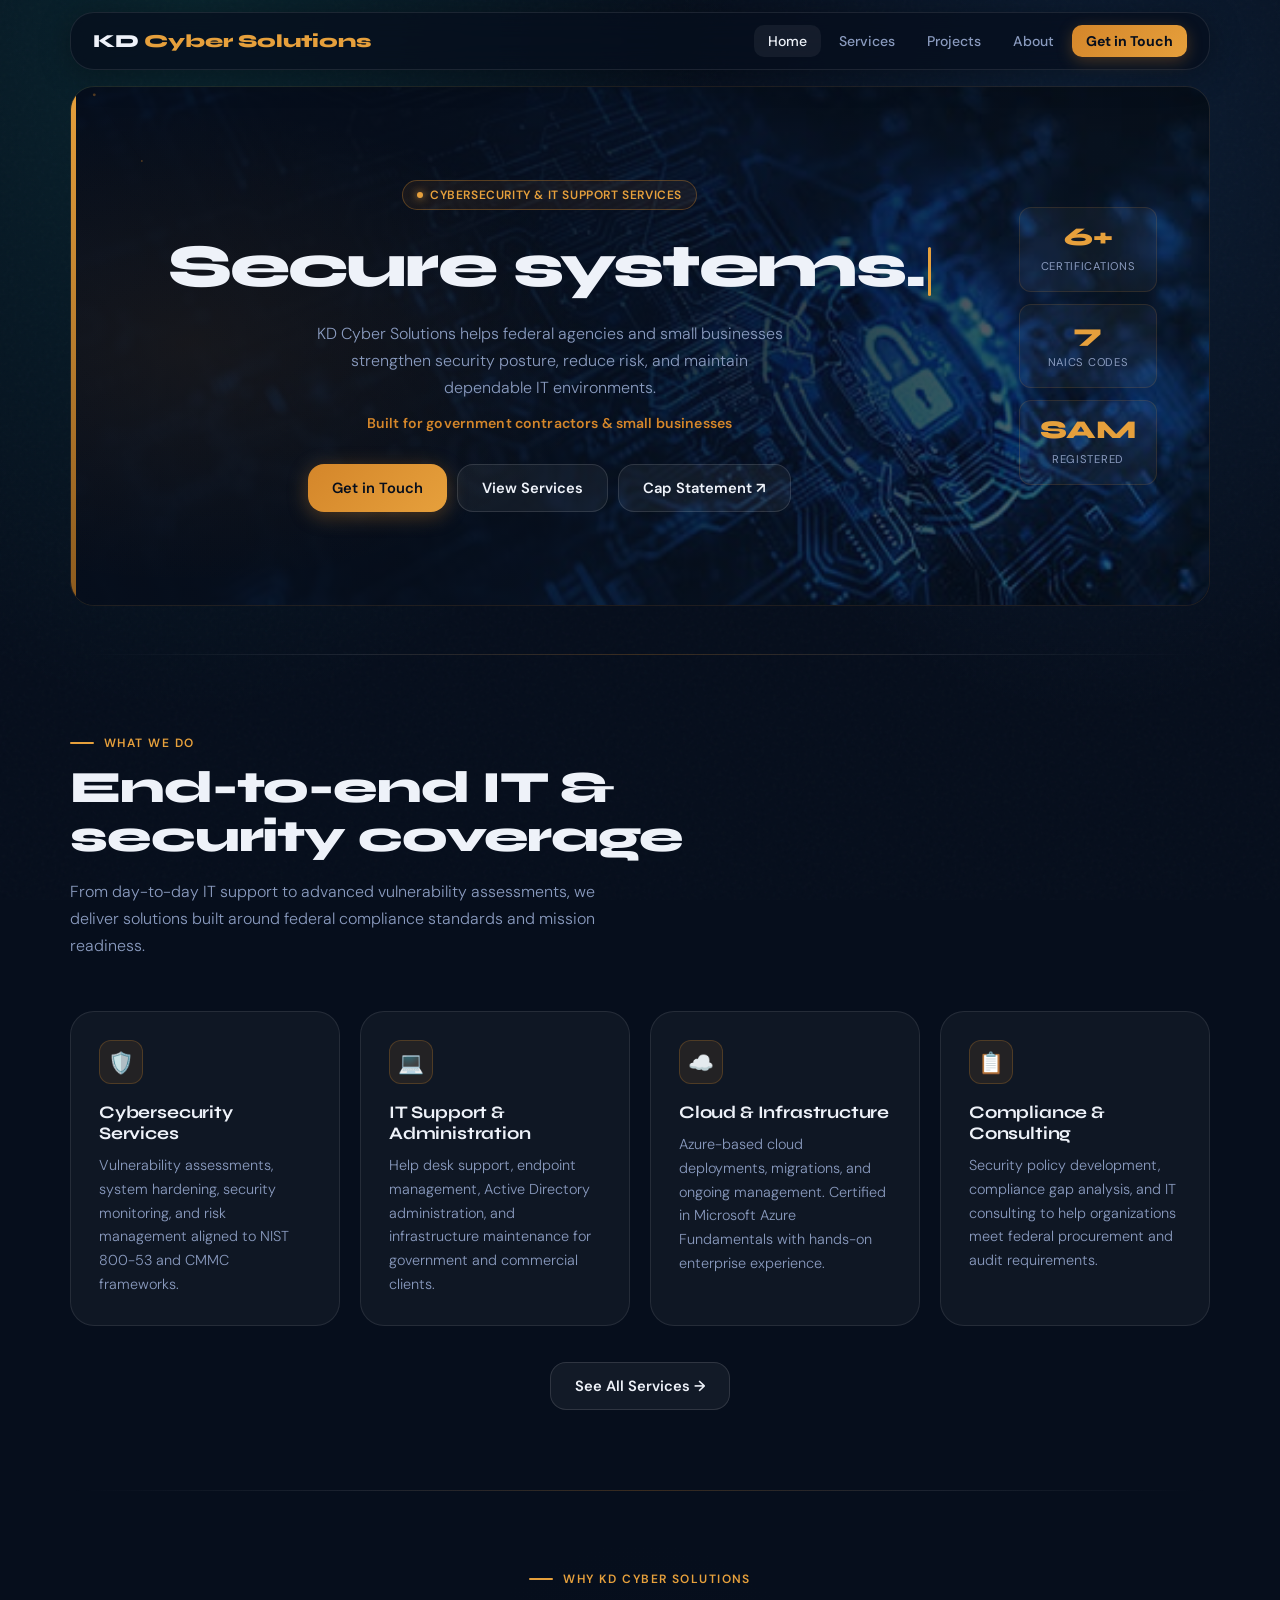
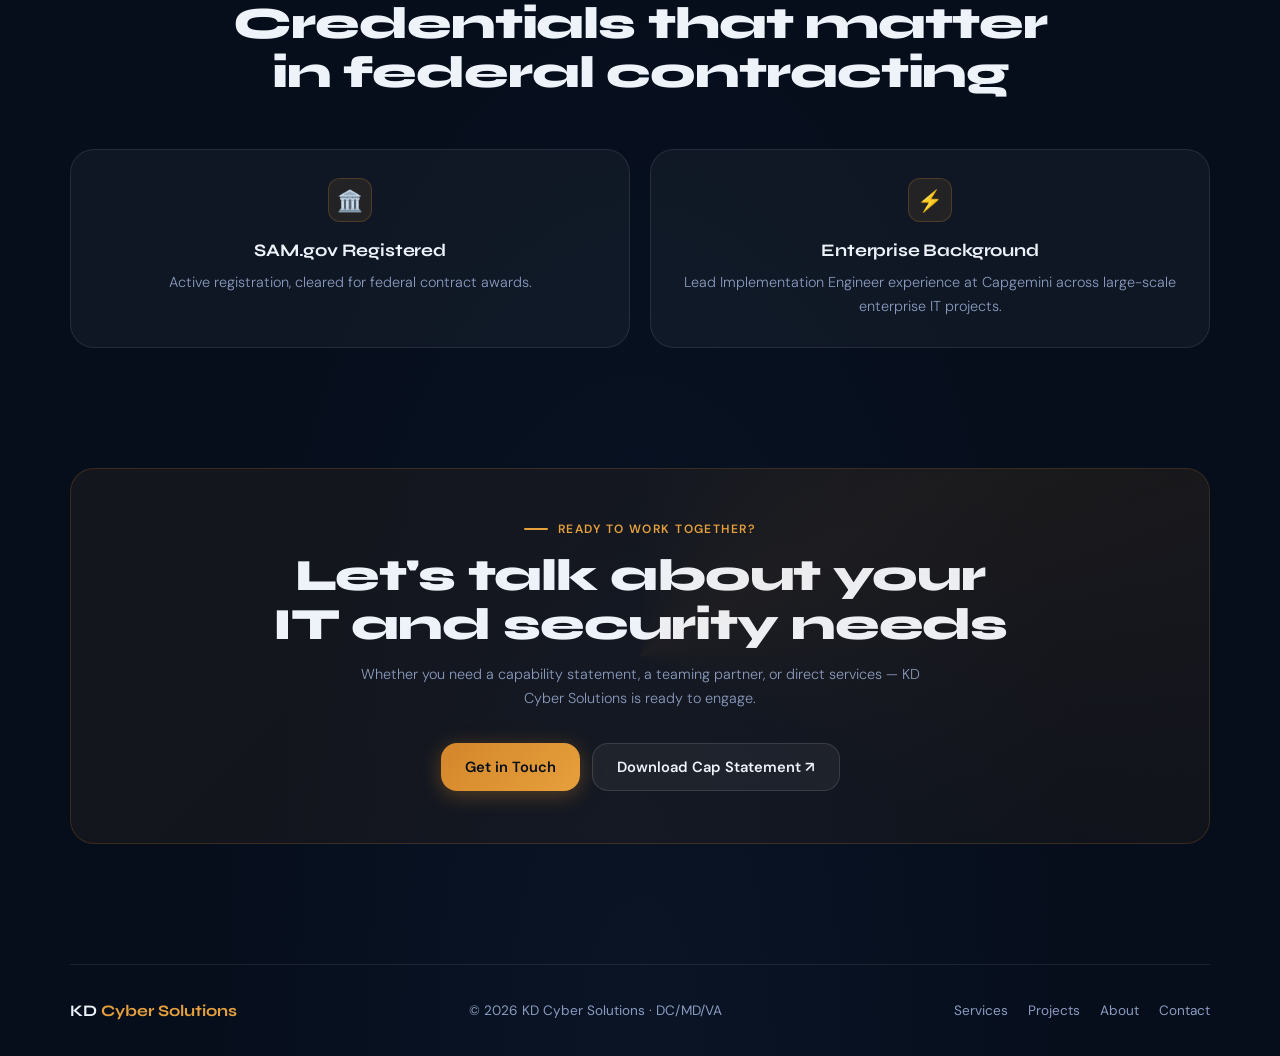
==== commit 5252e222: "Update index.html" ====
--- a/index.html
+++ b/index.html
@@ -7,177 +7,272 @@
   <meta name="description" content="KD Cyber Solutions provides federal IT support, cybersecurity, and system hardening services for government contractors and small businesses.">
   <link rel="stylesheet" href="styles.css">
   <style>
-    /* ── Particle Canvas ── */
+    :root {
+      --accent:   #d4862a;
+      --accent2:  #e6a03c;
+      --accent3:  #8b5a1e;
+      --border-a: rgba(212,134,42,0.25);
+    }
+
+    /* ── Nav ── */
+    .nav {
+      position: sticky; top: 0; z-index: 100;
+      padding-top: 12px; transition: all 0.3s;
+    }
+    .nav.scrolled .nav-inner {
+      background: rgba(6,14,28,0.95);
+      box-shadow: 0 8px 40px rgba(0,0,0,0.5);
+      border-color: rgba(212,134,42,0.15);
+    }
+    .nav-inner {
+      display: flex; justify-content: space-between; align-items: center; gap: 16px;
+      padding: 12px 22px;
+      border: 1px solid var(--border);
+      background: rgba(6,14,28,0.75);
+      backdrop-filter: blur(16px); -webkit-backdrop-filter: blur(16px);
+      border-radius: var(--radius-lg); transition: all 0.3s;
+    }
+    .brand { color: var(--text); text-decoration: none; font-family: 'Syne', sans-serif; font-size: 1.15rem; font-weight: 800; }
+    .brand span { color: var(--accent2); }
+    .nav-links { display: flex; gap: 4px; align-items: center; }
+    .nav-links a {
+      color: var(--muted); text-decoration: none; font-size: 0.88rem; font-weight: 500;
+      padding: 7px 14px; border-radius: 10px; transition: color 0.2s, background 0.2s;
+    }
+    .nav-links a:hover, .nav-links a.active { color: var(--text); background: rgba(255,255,255,0.06); }
+    .nav-cta {
+      background: linear-gradient(135deg, var(--accent) 0%, var(--accent2) 100%) !important;
+      color: #060e1c !important; font-weight: 700 !important;
+      box-shadow: 0 4px 16px rgba(212,134,42,0.3);
+      transition: box-shadow 0.2s, transform 0.2s !important;
+    }
+    .nav-cta:hover {
+      box-shadow: 0 6px 24px rgba(212,134,42,0.5) !important;
+      transform: translateY(-1px); background: linear-gradient(135deg, var(--accent) 0%, var(--accent2) 100%) !important;
+    }
+
+    /* ── Hero ── */
+    .hero {
+      position: relative; overflow: hidden;
+      min-height: 520px; display: flex; align-items: stretch;
+      margin-top: 16px; border-radius: var(--radius-lg);
+      border: 1px solid rgba(212,134,42,0.12);
+    }
+    .hero-accent-bar {
+      width: 5px; flex-shrink: 0;
+      background: linear-gradient(180deg, var(--accent2) 0%, var(--accent3) 100%);
+      border-radius: var(--radius-lg) 0 0 var(--radius-lg); z-index: 5;
+    }
+    .hero-bg {
+      position: absolute; inset: 0;
+      background-image: url('kdcyberpic1.jpg');
+      background-size: cover; background-position: center;
+      z-index: 0; border-radius: var(--radius-lg);
+    }
+    .hero-overlay {
+      position: absolute; inset: 0;
+      background: linear-gradient(105deg, rgba(6,14,28,0.97) 0%, rgba(6,14,28,0.88) 45%, rgba(6,14,28,0.55) 100%);
+      z-index: 1; border-radius: var(--radius-lg);
+    }
+    .hero-overlay::after {
+      content: ''; position: absolute; top: 0; left: 5px;
+      width: 50%; height: 100%;
+      background: radial-gradient(ellipse at 20% 50%, rgba(212,134,42,0.08) 0%, transparent 65%);
+      pointer-events: none;
+    }
     #particle-canvas {
-      position: absolute;
-      inset: 0;
-      z-index: 1;
-      pointer-events: none;
-    }
-
-    /* ── Hero content sits above canvas ── */
-    .hero-content { z-index: 3; }
-    .hero-overlay  { z-index: 2; }
-
-    /* ── Typing cursor ── */
+      position: absolute; inset: 0; z-index: 2;
+      pointer-events: none; border-radius: var(--radius-lg);
+    }
+    .hero-body {
+      position: relative; z-index: 3; flex: 1;
+      display: grid; grid-template-columns: 1fr auto;
+      gap: 40px; align-items: center;
+      padding: 64px 52px 64px 44px;
+    }
+
+    /* badge */
+    .badge {
+      display: inline-flex; align-items: center; gap: 7px;
+      padding: 6px 14px; border: 1px solid rgba(212,134,42,0.35);
+      background: rgba(212,134,42,0.08); color: var(--accent2);
+      border-radius: 999px; font-size: 0.75rem; font-weight: 600;
+      letter-spacing: 0.05em; margin-bottom: 24px; text-transform: uppercase;
+      animation: badgePulse 3s ease-in-out infinite;
+    }
+    .badge::before {
+      content: ''; width: 6px; height: 6px; border-radius: 50%;
+      background: var(--accent2); box-shadow: 0 0 8px var(--accent2);
+    }
+    @keyframes badgePulse {
+      0%,100% { box-shadow: 0 0 0 0 rgba(212,134,42,0); }
+      50%      { box-shadow: 0 0 0 6px rgba(212,134,42,0.07); }
+    }
+
+    h1 {
+      font-family: 'Syne', sans-serif;
+      font-size: clamp(2.4rem, 5vw, 3.8rem); font-weight: 800;
+      line-height: 1.08; letter-spacing: -0.03em; color: var(--text); margin-bottom: 20px;
+    }
     .typed-cursor {
-      display: inline-block;
-      width: 3px;
-      height: 0.85em;
-      background: var(--accent);
-      margin-left: 4px;
-      vertical-align: middle;
-      border-radius: 2px;
+      display: inline-block; width: 3px; height: 0.8em;
+      background: var(--accent2); margin-left: 3px;
+      vertical-align: middle; border-radius: 2px;
       animation: blink 0.9s step-end infinite;
     }
     @keyframes blink { 0%,100%{opacity:1} 50%{opacity:0} }
 
+    .hero-sub {
+      color: var(--muted); font-size: 1rem; line-height: 1.7;
+      font-weight: 300; max-width: 480px; margin-bottom: 12px;
+    }
+    .hero-tagline { color: var(--accent); font-weight: 600; font-size: 0.88rem; margin-bottom: 32px; }
+    .hero-actions { display: flex; gap: 10px; flex-wrap: wrap; }
+
+    /* Right stats panel */
+    .hero-stats-panel { display: flex; flex-direction: column; gap: 12px; min-width: 110px; }
+    .hero-stat {
+      background: rgba(255,255,255,0.04); border: 1px solid rgba(212,134,42,0.15);
+      border-radius: 12px; padding: 16px 20px; text-align: center;
+      transition: border-color 0.3s, background 0.3s;
+    }
+    .hero-stat:hover { border-color: rgba(212,134,42,0.4); background: rgba(212,134,42,0.06); }
+    .hero-stat-number {
+      font-family: 'Syne', sans-serif; font-size: 1.6rem; font-weight: 800;
+      color: var(--accent2); display: block; line-height: 1; margin-bottom: 4px;
+    }
+    .hero-stat-label { font-size: 0.7rem; color: var(--muted); text-transform: uppercase; letter-spacing: 0.06em; }
+
+    /* ── Buttons ── */
+    .btn {
+      display: inline-flex; align-items: center; gap: 8px;
+      padding: 13px 24px; border-radius: var(--radius);
+      font-weight: 600; font-size: 0.92rem; text-decoration: none;
+      transition: transform 0.18s, box-shadow 0.18s;
+      cursor: pointer; border: none; font-family: inherit;
+      position: relative; overflow: hidden;
+    }
+    .btn:hover { transform: translateY(-2px); }
+    .btn-primary {
+      background: linear-gradient(135deg, var(--accent) 0%, var(--accent2) 100%);
+      color: #060e1c; box-shadow: 0 4px 20px rgba(212,134,42,0.35);
+    }
+    .btn-primary:hover { box-shadow: 0 8px 28px rgba(212,134,42,0.5); }
+    .btn-primary::after {
+      content: ''; position: absolute; top: 0; left: -100%;
+      width: 60%; height: 100%;
+      background: linear-gradient(90deg, transparent, rgba(255,255,255,0.2), transparent);
+      transform: skewX(-20deg); animation: btnShimmer 3s ease-in-out infinite;
+    }
+    @keyframes btnShimmer { 0%{left:-100%} 50%,100%{left:160%} }
+    .btn-secondary {
+      border: 1px solid rgba(255,255,255,0.12);
+      background: rgba(255,255,255,0.05); color: var(--text);
+    }
+    .btn-secondary:hover { background: rgba(255,255,255,0.09); border-color: rgba(212,134,42,0.3); }
+
     /* ── Scroll reveal ── */
-    .reveal {
-      opacity: 0;
-      transform: translateY(32px);
-      transition: opacity 0.65s ease, transform 0.65s ease;
-    }
-    .reveal.visible {
-      opacity: 1;
-      transform: translateY(0);
-    }
+    .reveal { opacity: 0; transform: translateY(28px); transition: opacity 0.6s ease, transform 0.6s ease; }
+    .reveal.visible { opacity: 1; transform: translateY(0); }
     .reveal-delay-1 { transition-delay: 0.1s; }
     .reveal-delay-2 { transition-delay: 0.2s; }
     .reveal-delay-3 { transition-delay: 0.3s; }
     .reveal-delay-4 { transition-delay: 0.4s; }
 
-    /* ── Glowing card on hover ── */
+    /* ── Sections ── */
+    .section { padding: 80px 0; }
+    .section-label {
+      font-size: 0.75rem; text-transform: uppercase; letter-spacing: 0.12em;
+      color: var(--accent2); font-weight: 600; margin-bottom: 12px;
+      display: flex; align-items: center; gap: 10px;
+    }
+    .section-label::before {
+      content: ''; display: inline-block; width: 24px; height: 2px;
+      background: var(--accent2); border-radius: 2px; flex-shrink: 0;
+    }
+    .section-title {
+      font-family: 'Syne', sans-serif; font-size: clamp(1.8rem, 4vw, 2.8rem);
+      font-weight: 800; letter-spacing: -0.025em; line-height: 1.1; margin-bottom: 16px;
+    }
+    .section-desc { color: var(--muted); font-size: 1rem; line-height: 1.7; max-width: 560px; font-weight: 300; }
+    .section-header { margin-bottom: 52px; }
+    .section-header.center { text-align: center; }
+    .section-header.center .section-desc { margin: 0 auto; }
+    .section-header.center .section-label { justify-content: center; }
+
+    /* ── Cards ── */
+    .grid { display: grid; gap: 20px; }
+    .grid-2 { grid-template-columns: repeat(auto-fit, minmax(260px, 1fr)); }
     .card {
-      position: relative;
-      overflow: hidden;
-    }
+      background: var(--card); border: 1px solid var(--border);
+      border-radius: var(--radius-lg); padding: 28px;
+      transition: background 0.2s, border-color 0.2s, transform 0.2s;
+      position: relative; overflow: hidden;
+    }
+    .card:hover { background: rgba(255,255,255,0.06); border-color: rgba(212,134,42,0.3); transform: translateY(-3px); }
     .card::after {
-      content: '';
-      position: absolute;
-      inset: 0;
-      border-radius: inherit;
-      opacity: 0;
-      transition: opacity 0.3s ease;
-      background: radial-gradient(circle at var(--mx,50%) var(--my,50%), rgba(29,228,198,0.08) 0%, transparent 65%);
+      content: ''; position: absolute; inset: 0; border-radius: inherit; opacity: 0;
+      transition: opacity 0.3s;
+      background: radial-gradient(circle at var(--mx,50%) var(--my,50%), rgba(212,134,42,0.07) 0%, transparent 65%);
       pointer-events: none;
     }
     .card:hover::after { opacity: 1; }
-
-    /* ── Stats count-up ── */
-    .stat-number {
-      transition: color 0.3s;
-    }
-
-    /* ── Badge pulse ── */
-    .badge {
-      animation: badgePulse 3s ease-in-out infinite;
-    }
-    @keyframes badgePulse {
-      0%,100% { box-shadow: 0 0 0 0 rgba(29,228,198,0); }
-      50%      { box-shadow: 0 0 0 6px rgba(29,228,198,0.08); }
-    }
-
-    /* ── Hero h1 gradient shimmer ── */
-    h1.shimmer {
-      background: linear-gradient(90deg, #eef2f9 0%, #1de4c6 40%, #3d9fff 60%, #eef2f9 100%);
-      background-size: 200% auto;
-      -webkit-background-clip: text;
-      -webkit-text-fill-color: transparent;
-      background-clip: text;
-      animation: shimmer 4s linear infinite;
-    }
-    @keyframes shimmer { to { background-position: 200% center; } }
-
-    /* ── Nav scroll shadow ── */
-    .nav.scrolled .nav-inner {
-      box-shadow: 0 8px 40px rgba(0,0,0,0.5);
-      background: rgba(6,14,28,0.92);
-    }
-    .nav { transition: all 0.3s; position: sticky; top: 0; z-index: 100; padding-top: 12px; }
-
-    /* ── CTA card glow ── */
-    .cta-card {
-      position: relative;
-      overflow: hidden;
-    }
-    .cta-card::before {
-      content: '';
-      position: absolute;
-      top: -50%; left: -50%;
-      width: 200%; height: 200%;
-      background: conic-gradient(from 0deg, transparent 0deg, rgba(29,228,198,0.06) 60deg, transparent 120deg);
-      animation: rotateCTA 8s linear infinite;
-      pointer-events: none;
-    }
-    @keyframes rotateCTA { to { transform: rotate(360deg); } }
-
-    /* ── Section label line ── */
-    .section-label {
-      display: flex;
-      align-items: center;
-      gap: 10px;
-    }
-    .section-label::before {
-      content: '';
-      display: inline-block;
-      width: 24px;
-      height: 2px;
-      background: var(--accent);
-      border-radius: 2px;
-      flex-shrink: 0;
-    }
-
-    /* ── Card icon float ── */
     .card-icon {
+      width: 44px; height: 44px; border-radius: 12px;
+      background: rgba(212,134,42,0.1); border: 1px solid rgba(212,134,42,0.25);
+      display: flex; align-items: center; justify-content: center;
+      font-size: 1.3rem; margin-bottom: 18px;
       animation: floatIcon 4s ease-in-out infinite;
     }
     .card:nth-child(2) .card-icon { animation-delay: 0.5s; }
     .card:nth-child(3) .card-icon { animation-delay: 1s; }
     .card:nth-child(4) .card-icon { animation-delay: 1.5s; }
-    @keyframes floatIcon {
-      0%,100% { transform: translateY(0); }
-      50%      { transform: translateY(-4px); }
-    }
-
-    /* ── Divider glow ── */
-    .divider {
-      height: 1px;
-      background: linear-gradient(90deg, transparent, var(--border), rgba(29,228,198,0.3), var(--border), transparent);
-    }
-
-    /* ── Button shimmer ── */
-    .btn-primary {
-      position: relative;
-      overflow: hidden;
-    }
-    .btn-primary::after {
-      content: '';
-      position: absolute;
-      top: 0; left: -100%;
-      width: 60%; height: 100%;
-      background: linear-gradient(90deg, transparent, rgba(255,255,255,0.2), transparent);
-      transform: skewX(-20deg);
-      animation: btnShimmer 3s ease-in-out infinite;
-    }
-    @keyframes btnShimmer {
-      0%   { left: -100%; }
-      50%,100% { left: 160%; }
-    }
-
-    /* ── Footer link hover underline ── */
+    @keyframes floatIcon { 0%,100%{transform:translateY(0)} 50%{transform:translateY(-4px)} }
+    .card h3 { font-family: 'Syne', sans-serif; font-size: 1.1rem; font-weight: 700; margin-bottom: 10px; }
+    .card p { color: var(--muted); font-size: 0.9rem; line-height: 1.65; font-weight: 300; }
+
+    /* ── Divider ── */
+    .divider { height: 1px; background: linear-gradient(90deg, transparent, var(--border), rgba(212,134,42,0.25), var(--border), transparent); }
+
+    /* ── CTA ── */
+    .cta-card { position: relative; overflow: hidden; }
+    .cta-card::before {
+      content: ''; position: absolute; top: -50%; left: -50%;
+      width: 200%; height: 200%;
+      background: conic-gradient(from 0deg, transparent 0deg, rgba(212,134,42,0.05) 60deg, transparent 120deg);
+      animation: rotateCTA 10s linear infinite; pointer-events: none;
+    }
+    @keyframes rotateCTA { to { transform: rotate(360deg); } }
+
+    /* ── Footer ── */
+    .footer {
+      border-top: 1px solid var(--border); margin-top: 40px; padding: 36px 0;
+      display: flex; justify-content: space-between; align-items: center; flex-wrap: wrap; gap: 16px;
+    }
+    .footer-brand { font-family: 'Syne', sans-serif; font-weight: 700; font-size: 1rem; }
+    .footer-brand span { color: var(--accent2); }
+    .footer-copy { color: var(--muted); font-size: 0.85rem; }
+    .footer-links { display: flex; gap: 20px; }
     .footer-links a {
-      position: relative;
+      color: var(--muted); text-decoration: none; font-size: 0.85rem;
+      transition: color 0.2s; position: relative;
     }
     .footer-links a::after {
-      content: '';
-      position: absolute;
-      bottom: -2px; left: 0;
-      width: 0; height: 1px;
-      background: var(--accent);
-      transition: width 0.3s ease;
-    }
+      content: ''; position: absolute; bottom: -2px; left: 0;
+      width: 0; height: 1px; background: var(--accent2); transition: width 0.3s;
+    }
+    .footer-links a:hover { color: var(--text); }
     .footer-links a:hover::after { width: 100%; }
+
+    /* ── Responsive ── */
+    @media (max-width: 768px) {
+      .hero-body { grid-template-columns: 1fr; padding: 48px 28px; }
+      .hero-stats-panel { flex-direction: row; flex-wrap: wrap; }
+      .hero-stat { flex: 1; min-width: 80px; }
+    }
+    @media (max-width: 560px) {
+      .nav-links a:not(.nav-cta):not(.active) { display: none; }
+    }
   </style>
 </head>
 
@@ -192,90 +287,75 @@
         <a href="services.html">Services</a>
         <a href="projects.html">Projects</a>
         <a href="about.html">About</a>
-        <a href="contact.html">Contact</a>
+        <a href="contact.html" class="nav-cta">Get in Touch</a>
       </div>
     </div>
   </nav>
 
-  <!-- Hero -->
   <section class="hero">
+    <div class="hero-accent-bar"></div>
     <div class="hero-bg"></div>
     <div class="hero-overlay"></div>
     <canvas id="particle-canvas"></canvas>
-    <div class="hero-content">
-      <div class="badge">Cybersecurity &amp; IT Support Services</div>
-      <h1 class="shimmer"><span id="typed-text"></span><span class="typed-cursor"></span></h1>
-      <p class="hero-sub">
-        KD Cyber Solutions helps federal agencies and small businesses strengthen
-        security posture, reduce risk, and maintain dependable IT environments.
-      </p>
-      <p class="hero-tagline">Built for government contractors &amp; small businesses</p>
-      <div class="hero-actions">
-        <a class="btn btn-primary" href="contact.html">Get in Touch</a>
-        <a class="btn btn-secondary" href="services.html">View Services</a>
-        <a class="btn btn-secondary" href="KD_Cyber_Solutions_Capability_Statement01.pdf" target="_blank">
-          Capability Statement ↗
-        </a>
+    <div class="hero-body">
+      <div class="hero-text">
+        <div class="badge">Cybersecurity &amp; IT Support Services</div>
+        <h1><span id="typed-text"></span><span class="typed-cursor"></span></h1>
+        <p class="hero-sub">KD Cyber Solutions helps federal agencies and small businesses strengthen security posture, reduce risk, and maintain dependable IT environments.</p>
+        <p class="hero-tagline">Built for government contractors &amp; small businesses</p>
+        <div class="hero-actions">
+          <a class="btn btn-primary" href="contact.html">Get in Touch</a>
+          <a class="btn btn-secondary" href="services.html">View Services</a>
+          <a class="btn btn-secondary" href="KD_Cyber_Solutions_Capability_Statement01.pdf" target="_blank">Cap Statement ↗</a>
+        </div>
+      </div>
+      <div class="hero-stats-panel">
+        <div class="hero-stat">
+          <span class="hero-stat-number" data-target="6" data-suffix="+">0+</span>
+          <span class="hero-stat-label">Certifications</span>
+        </div>
+        <div class="hero-stat">
+          <span class="hero-stat-number" data-target="7" data-suffix="">0</span>
+          <span class="hero-stat-label">NAICS Codes</span>
+        </div>
+        <div class="hero-stat">
+          <span class="hero-stat-number">SAM</span>
+          <span class="hero-stat-label">Registered</span>
+        </div>
       </div>
     </div>
   </section>
 
-  <!-- Stats -->
-  <div class="stats-bar reveal">
-    <div class="stat">
-      <span class="stat-number" data-target="6" data-suffix="+">0+</span>
-      <span class="stat-label">Certifications</span>
-    </div>
-    <div class="stat">
-      <span class="stat-number" data-target="7" data-suffix="">0</span>
-      <span class="stat-label">NAICS Codes</span>
-    </div>
-    <div class="stat">
-      <span class="stat-number">SAM</span>
-      <span class="stat-label">Registered</span>
-    </div>
-  </div>
-
-  <div class="divider"></div>
-
-  <!-- Core Services Preview -->
+  <div class="divider" style="margin-top:48px;"></div>
+
   <section class="section">
     <div class="section-header reveal">
       <div class="section-label">What We Do</div>
       <h2 class="section-title">End-to-end IT &amp;<br>security coverage</h2>
-      <p class="section-desc">
-        From day-to-day IT support to advanced vulnerability assessments, we deliver
-        solutions built around federal compliance standards and mission readiness.
-      </p>
-    </div>
-
+      <p class="section-desc">From day-to-day IT support to advanced vulnerability assessments, we deliver solutions built around federal compliance standards and mission readiness.</p>
+    </div>
     <div class="grid grid-2">
       <div class="card reveal reveal-delay-1">
         <div class="card-icon">🛡️</div>
         <h3>Cybersecurity Services</h3>
-        <p>Vulnerability assessments, system hardening, security monitoring, and
-        risk management aligned to NIST 800-53 and CMMC frameworks.</p>
+        <p>Vulnerability assessments, system hardening, security monitoring, and risk management aligned to NIST 800-53 and CMMC frameworks.</p>
       </div>
       <div class="card reveal reveal-delay-2">
         <div class="card-icon">💻</div>
         <h3>IT Support &amp; Administration</h3>
-        <p>Help desk support, endpoint management, Active Directory administration,
-        and infrastructure maintenance for government and commercial clients.</p>
+        <p>Help desk support, endpoint management, Active Directory administration, and infrastructure maintenance for government and commercial clients.</p>
       </div>
       <div class="card reveal reveal-delay-3">
         <div class="card-icon">☁️</div>
         <h3>Cloud &amp; Infrastructure</h3>
-        <p>Azure-based cloud deployments, migrations, and ongoing management.
-        Certified in Microsoft Azure Fundamentals with hands-on enterprise experience.</p>
+        <p>Azure-based cloud deployments, migrations, and ongoing management. Certified in Microsoft Azure Fundamentals with hands-on enterprise experience.</p>
       </div>
       <div class="card reveal reveal-delay-4">
         <div class="card-icon">📋</div>
         <h3>Compliance &amp; Consulting</h3>
-        <p>Security policy development, compliance gap analysis, and IT consulting
-        to help organizations meet federal procurement and audit requirements.</p>
-      </div>
-    </div>
-
+        <p>Security policy development, compliance gap analysis, and IT consulting to help organizations meet federal procurement and audit requirements.</p>
+      </div>
+    </div>
     <div style="text-align:center; margin-top:36px;" class="reveal">
       <a class="btn btn-secondary" href="services.html">See All Services →</a>
     </div>
@@ -283,13 +363,11 @@
 
   <div class="divider"></div>
 
-  <!-- Why KD Section -->
   <section class="section">
     <div class="section-header center reveal">
       <div class="section-label" style="justify-content:center;">Why KD Cyber Solutions</div>
       <h2 class="section-title">Credentials that matter<br>in federal contracting</h2>
     </div>
-
     <div class="grid grid-2">
       <div class="card reveal reveal-delay-1" style="text-align:center;">
         <div class="card-icon" style="margin:0 auto 18px;">🏛️</div>
@@ -304,15 +382,11 @@
     </div>
   </section>
 
-  <!-- CTA Strip -->
   <section style="padding: 40px 0 80px; text-align:center;" class="reveal">
-    <div class="card cta-card" style="padding: 52px 36px; background: linear-gradient(135deg, rgba(29,228,198,0.07), rgba(61,159,255,0.07)); border-color: rgba(29,228,198,0.2);">
+    <div class="card cta-card" style="padding: 52px 36px; background: linear-gradient(135deg, rgba(212,134,42,0.07), rgba(139,90,30,0.07)); border-color: rgba(212,134,42,0.2);">
       <div class="section-label" style="margin-bottom:14px; justify-content:center;">Ready to work together?</div>
       <h2 class="section-title" style="margin-bottom:14px;">Let's talk about your<br>IT and security needs</h2>
-      <p class="section-desc" style="margin: 0 auto 32px;">
-        Whether you need a capability statement, a teaming partner, or direct services —
-        KD Cyber Solutions is ready to engage.
-      </p>
+      <p class="section-desc" style="margin: 0 auto 32px;">Whether you need a capability statement, a teaming partner, or direct services — KD Cyber Solutions is ready to engage.</p>
       <div style="display:flex; gap:12px; justify-content:center; flex-wrap:wrap;">
         <a class="btn btn-primary" href="contact.html">Get in Touch</a>
         <a class="btn btn-secondary" href="KD_Cyber_Solutions_Capability_Statement01.pdf" target="_blank">Download Cap Statement ↗</a>
@@ -334,143 +408,97 @@
 </div>
 
 <script>
-// ── 1. Typing animation ──────────────────────────────────────
+// 1. Typing
 const lines = ['Secure systems.', 'Reliable operations.'];
 const el = document.getElementById('typed-text');
 let lineIdx = 0, charIdx = 0, deleting = false, pausing = false;
-
 function type() {
   const current = lines[lineIdx];
   if (pausing) return;
-
   if (!deleting) {
     el.textContent = current.slice(0, ++charIdx);
     if (charIdx === current.length) {
-      if (lineIdx === lines.length - 1) return; // stop on last line
+      if (lineIdx === lines.length - 1) return;
       pausing = true;
       setTimeout(() => { pausing = false; deleting = true; type(); }, 1800);
       return;
     }
   } else {
     el.textContent = current.slice(0, --charIdx);
-    if (charIdx === 0) {
-      deleting = false;
-      lineIdx = (lineIdx + 1) % lines.length;
-    }
+    if (charIdx === 0) { deleting = false; lineIdx = (lineIdx + 1) % lines.length; }
   }
   setTimeout(type, deleting ? 40 : 80);
 }
-setTimeout(type, 400);
-
-// ── 2. Particle canvas ───────────────────────────────────────
+setTimeout(type, 500);
+
+// 2. Particles
 const canvas = document.getElementById('particle-canvas');
 const ctx = canvas.getContext('2d');
-let particles = [];
-let W, H;
-
-function resize() {
-  W = canvas.width  = canvas.offsetWidth;
-  H = canvas.height = canvas.offsetHeight;
-}
+let particles = [], W, H;
+function resize() { W = canvas.width = canvas.offsetWidth; H = canvas.height = canvas.offsetHeight; }
 resize();
 window.addEventListener('resize', () => { resize(); initParticles(); });
-
 function initParticles() {
   particles = [];
-  const count = Math.floor((W * H) / 14000);
+  const count = Math.floor((W * H) / 16000);
   for (let i = 0; i < count; i++) {
-    particles.push({
-      x: Math.random() * W,
-      y: Math.random() * H,
-      r: Math.random() * 1.4 + 0.4,
-      vx: (Math.random() - 0.5) * 0.35,
-      vy: (Math.random() - 0.5) * 0.35,
-      alpha: Math.random() * 0.5 + 0.2,
-    });
+    particles.push({ x: Math.random()*W, y: Math.random()*H, r: Math.random()*1.2+0.4, vx: (Math.random()-0.5)*0.3, vy: (Math.random()-0.5)*0.3, alpha: Math.random()*0.45+0.15 });
   }
 }
 initParticles();
-
 function drawParticles() {
   ctx.clearRect(0, 0, W, H);
-  // draw connections
   for (let i = 0; i < particles.length; i++) {
-    for (let j = i + 1; j < particles.length; j++) {
-      const dx = particles[i].x - particles[j].x;
-      const dy = particles[i].y - particles[j].y;
-      const dist = Math.sqrt(dx*dx + dy*dy);
-      if (dist < 110) {
+    for (let j = i+1; j < particles.length; j++) {
+      const dx = particles[i].x-particles[j].x, dy = particles[i].y-particles[j].y;
+      const dist = Math.sqrt(dx*dx+dy*dy);
+      if (dist < 100) {
         ctx.beginPath();
-        ctx.strokeStyle = `rgba(29,228,198,${0.12 * (1 - dist/110)})`;
-        ctx.lineWidth = 0.6;
+        ctx.strokeStyle = `rgba(212,134,42,${0.1*(1-dist/100)})`;
+        ctx.lineWidth = 0.5;
         ctx.moveTo(particles[i].x, particles[i].y);
         ctx.lineTo(particles[j].x, particles[j].y);
         ctx.stroke();
       }
     }
   }
-  // draw dots
   particles.forEach(p => {
-    ctx.beginPath();
-    ctx.arc(p.x, p.y, p.r, 0, Math.PI * 2);
-    ctx.fillStyle = `rgba(29,228,198,${p.alpha})`;
-    ctx.fill();
-    p.x += p.vx;
-    p.y += p.vy;
-    if (p.x < 0 || p.x > W) p.vx *= -1;
-    if (p.y < 0 || p.y > H) p.vy *= -1;
+    ctx.beginPath(); ctx.arc(p.x, p.y, p.r, 0, Math.PI*2);
+    ctx.fillStyle = `rgba(212,134,42,${p.alpha})`; ctx.fill();
+    p.x += p.vx; p.y += p.vy;
+    if (p.x<0||p.x>W) p.vx*=-1; if (p.y<0||p.y>H) p.vy*=-1;
   });
   requestAnimationFrame(drawParticles);
 }
 drawParticles();
 
-// ── 3. Scroll reveal ─────────────────────────────────────────
-const revealEls = document.querySelectorAll('.reveal');
+// 3. Scroll reveal
 const observer = new IntersectionObserver((entries) => {
-  entries.forEach(e => {
-    if (e.isIntersecting) {
-      e.target.classList.add('visible');
-      observer.unobserve(e.target);
-    }
-  });
+  entries.forEach(e => { if (e.isIntersecting) { e.target.classList.add('visible'); observer.unobserve(e.target); } });
 }, { threshold: 0.12 });
-revealEls.forEach(el => observer.observe(el));
-
-// ── 4. Counter animation ──────────────────────────────────────
-const counters = document.querySelectorAll('.stat-number[data-target]');
-const countObserver = new IntersectionObserver((entries) => {
-  entries.forEach(e => {
-    if (e.isIntersecting) {
-      const el = e.target;
-      const target = +el.dataset.target;
-      const suffix = el.dataset.suffix || '';
-      let count = 0;
-      const step = Math.ceil(target / 30);
-      const interval = setInterval(() => {
-        count = Math.min(count + step, target);
-        el.textContent = count + suffix;
-        if (count >= target) clearInterval(interval);
-      }, 40);
-      countObserver.unobserve(el);
-    }
-  });
-}, { threshold: 0.5 });
-counters.forEach(el => countObserver.observe(el));
-
-// ── 5. Nav sticky shadow ──────────────────────────────────────
+document.querySelectorAll('.reveal').forEach(el => observer.observe(el));
+
+// 4. Hero stat counter
+document.querySelectorAll('.hero-stat-number[data-target]').forEach(el => {
+  const target = +el.dataset.target, suffix = el.dataset.suffix || '';
+  let count = 0;
+  const interval = setInterval(() => {
+    count = Math.min(count + Math.ceil(target/30), target);
+    el.textContent = count + suffix;
+    if (count >= target) clearInterval(interval);
+  }, 50);
+});
+
+// 5. Nav sticky
 const nav = document.getElementById('main-nav');
-window.addEventListener('scroll', () => {
-  nav.classList.toggle('scrolled', window.scrollY > 40);
-});
-
-// ── 6. Card glow follow mouse ────────────────────────────────
+window.addEventListener('scroll', () => { nav.classList.toggle('scrolled', window.scrollY > 40); });
+
+// 6. Card glow
 document.querySelectorAll('.card').forEach(card => {
   card.addEventListener('mousemove', e => {
     const rect = card.getBoundingClientRect();
-    const x = ((e.clientX - rect.left) / rect.width  * 100).toFixed(1);
-    const y = ((e.clientY - rect.top)  / rect.height * 100).toFixed(1);
-    card.style.setProperty('--mx', x + '%');
-    card.style.setProperty('--my', y + '%');
+    card.style.setProperty('--mx', ((e.clientX-rect.left)/rect.width*100).toFixed(1)+'%');
+    card.style.setProperty('--my', ((e.clientY-rect.top)/rect.height*100).toFixed(1)+'%');
   });
 });
 </script>
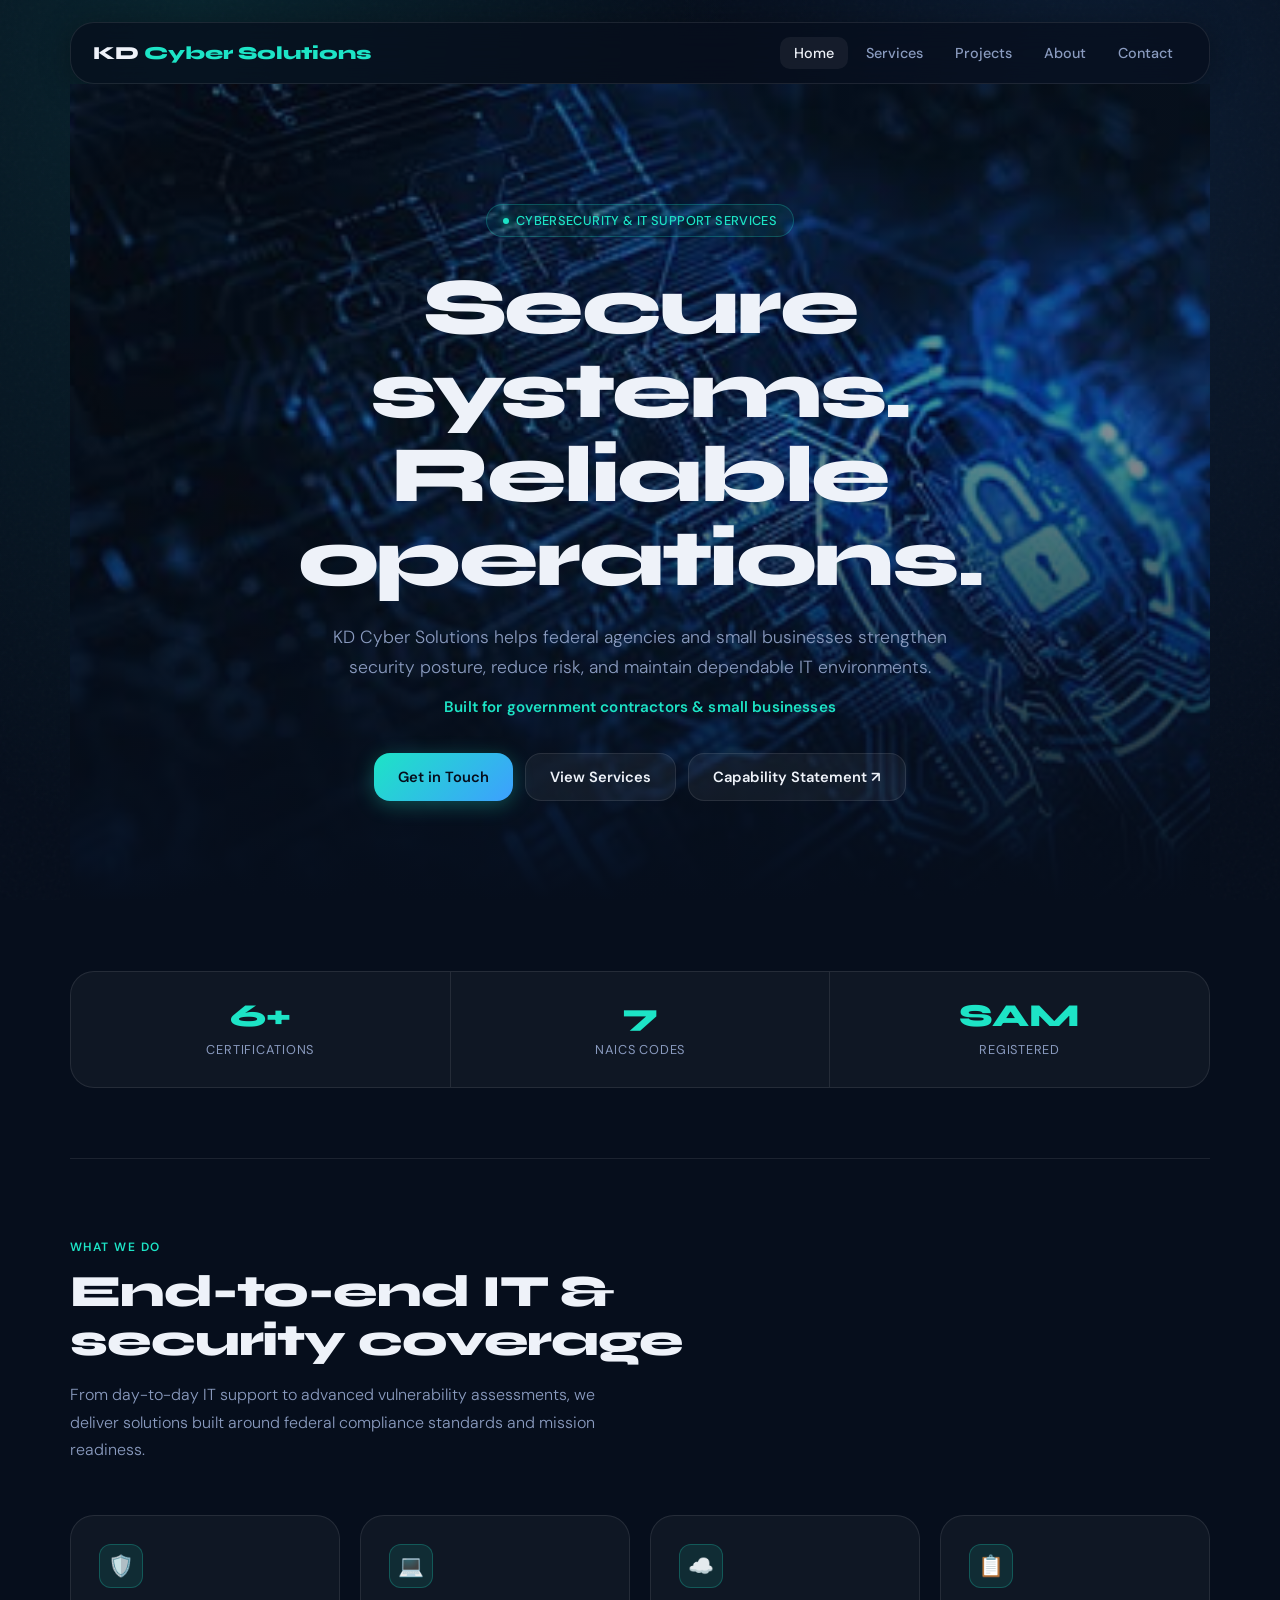
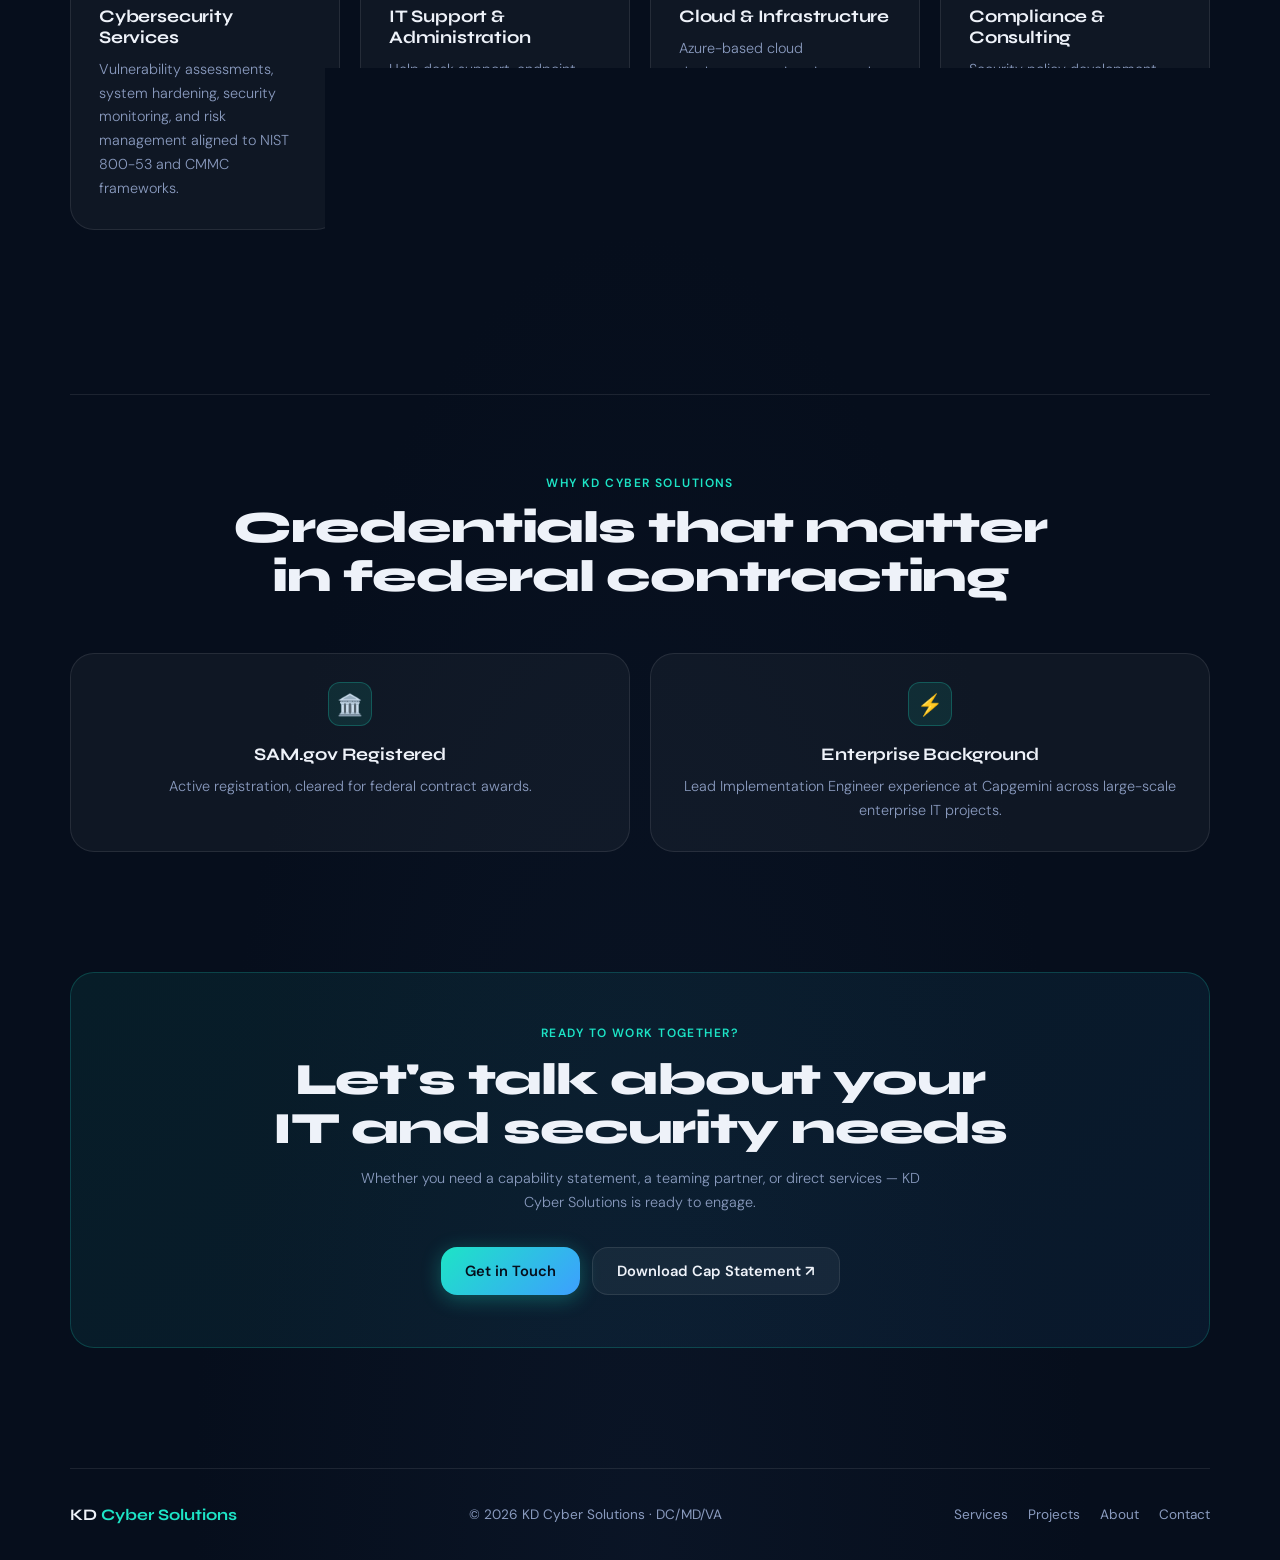
==== commit 044b67b8: "Refactor index.html for improved structure and clarity Refactor HTML structure and update styles for" ====
--- a/index.html
+++ b/index.html
@@ -6,280 +6,12 @@
   <title>KD Cyber Solutions — Federal IT & Cybersecurity</title>
   <meta name="description" content="KD Cyber Solutions provides federal IT support, cybersecurity, and system hardening services for government contractors and small businesses.">
   <link rel="stylesheet" href="styles.css">
-  <style>
-    :root {
-      --accent:   #d4862a;
-      --accent2:  #e6a03c;
-      --accent3:  #8b5a1e;
-      --border-a: rgba(212,134,42,0.25);
-    }
-
-    /* ── Nav ── */
-    .nav {
-      position: sticky; top: 0; z-index: 100;
-      padding-top: 12px; transition: all 0.3s;
-    }
-    .nav.scrolled .nav-inner {
-      background: rgba(6,14,28,0.95);
-      box-shadow: 0 8px 40px rgba(0,0,0,0.5);
-      border-color: rgba(212,134,42,0.15);
-    }
-    .nav-inner {
-      display: flex; justify-content: space-between; align-items: center; gap: 16px;
-      padding: 12px 22px;
-      border: 1px solid var(--border);
-      background: rgba(6,14,28,0.75);
-      backdrop-filter: blur(16px); -webkit-backdrop-filter: blur(16px);
-      border-radius: var(--radius-lg); transition: all 0.3s;
-    }
-    .brand { color: var(--text); text-decoration: none; font-family: 'Syne', sans-serif; font-size: 1.15rem; font-weight: 800; }
-    .brand span { color: var(--accent2); }
-    .nav-links { display: flex; gap: 4px; align-items: center; }
-    .nav-links a {
-      color: var(--muted); text-decoration: none; font-size: 0.88rem; font-weight: 500;
-      padding: 7px 14px; border-radius: 10px; transition: color 0.2s, background 0.2s;
-    }
-    .nav-links a:hover, .nav-links a.active { color: var(--text); background: rgba(255,255,255,0.06); }
-    .nav-cta {
-      background: linear-gradient(135deg, var(--accent) 0%, var(--accent2) 100%) !important;
-      color: #060e1c !important; font-weight: 700 !important;
-      box-shadow: 0 4px 16px rgba(212,134,42,0.3);
-      transition: box-shadow 0.2s, transform 0.2s !important;
-    }
-    .nav-cta:hover {
-      box-shadow: 0 6px 24px rgba(212,134,42,0.5) !important;
-      transform: translateY(-1px); background: linear-gradient(135deg, var(--accent) 0%, var(--accent2) 100%) !important;
-    }
-
-    /* ── Hero ── */
-    .hero {
-      position: relative; overflow: hidden;
-      min-height: 520px; display: flex; align-items: stretch;
-      margin-top: 16px; border-radius: var(--radius-lg);
-      border: 1px solid rgba(212,134,42,0.12);
-    }
-    .hero-accent-bar {
-      width: 5px; flex-shrink: 0;
-      background: linear-gradient(180deg, var(--accent2) 0%, var(--accent3) 100%);
-      border-radius: var(--radius-lg) 0 0 var(--radius-lg); z-index: 5;
-    }
-    .hero-bg {
-      position: absolute; inset: 0;
-      background-image: url('kdcyberpic1.jpg');
-      background-size: cover; background-position: center;
-      z-index: 0; border-radius: var(--radius-lg);
-    }
-    .hero-overlay {
-      position: absolute; inset: 0;
-      background: linear-gradient(105deg, rgba(6,14,28,0.97) 0%, rgba(6,14,28,0.88) 45%, rgba(6,14,28,0.55) 100%);
-      z-index: 1; border-radius: var(--radius-lg);
-    }
-    .hero-overlay::after {
-      content: ''; position: absolute; top: 0; left: 5px;
-      width: 50%; height: 100%;
-      background: radial-gradient(ellipse at 20% 50%, rgba(212,134,42,0.08) 0%, transparent 65%);
-      pointer-events: none;
-    }
-    #particle-canvas {
-      position: absolute; inset: 0; z-index: 2;
-      pointer-events: none; border-radius: var(--radius-lg);
-    }
-    .hero-body {
-      position: relative; z-index: 3; flex: 1;
-      display: grid; grid-template-columns: 1fr auto;
-      gap: 40px; align-items: center;
-      padding: 64px 52px 64px 44px;
-    }
-
-    /* badge */
-    .badge {
-      display: inline-flex; align-items: center; gap: 7px;
-      padding: 6px 14px; border: 1px solid rgba(212,134,42,0.35);
-      background: rgba(212,134,42,0.08); color: var(--accent2);
-      border-radius: 999px; font-size: 0.75rem; font-weight: 600;
-      letter-spacing: 0.05em; margin-bottom: 24px; text-transform: uppercase;
-      animation: badgePulse 3s ease-in-out infinite;
-    }
-    .badge::before {
-      content: ''; width: 6px; height: 6px; border-radius: 50%;
-      background: var(--accent2); box-shadow: 0 0 8px var(--accent2);
-    }
-    @keyframes badgePulse {
-      0%,100% { box-shadow: 0 0 0 0 rgba(212,134,42,0); }
-      50%      { box-shadow: 0 0 0 6px rgba(212,134,42,0.07); }
-    }
-
-    h1 {
-      font-family: 'Syne', sans-serif;
-      font-size: clamp(2.4rem, 5vw, 3.8rem); font-weight: 800;
-      line-height: 1.08; letter-spacing: -0.03em; color: var(--text); margin-bottom: 20px;
-    }
-    .typed-cursor {
-      display: inline-block; width: 3px; height: 0.8em;
-      background: var(--accent2); margin-left: 3px;
-      vertical-align: middle; border-radius: 2px;
-      animation: blink 0.9s step-end infinite;
-    }
-    @keyframes blink { 0%,100%{opacity:1} 50%{opacity:0} }
-
-    .hero-sub {
-      color: var(--muted); font-size: 1rem; line-height: 1.7;
-      font-weight: 300; max-width: 480px; margin-bottom: 12px;
-    }
-    .hero-tagline { color: var(--accent); font-weight: 600; font-size: 0.88rem; margin-bottom: 32px; }
-    .hero-actions { display: flex; gap: 10px; flex-wrap: wrap; }
-
-    /* Right stats panel */
-    .hero-stats-panel { display: flex; flex-direction: column; gap: 12px; min-width: 110px; }
-    .hero-stat {
-      background: rgba(255,255,255,0.04); border: 1px solid rgba(212,134,42,0.15);
-      border-radius: 12px; padding: 16px 20px; text-align: center;
-      transition: border-color 0.3s, background 0.3s;
-    }
-    .hero-stat:hover { border-color: rgba(212,134,42,0.4); background: rgba(212,134,42,0.06); }
-    .hero-stat-number {
-      font-family: 'Syne', sans-serif; font-size: 1.6rem; font-weight: 800;
-      color: var(--accent2); display: block; line-height: 1; margin-bottom: 4px;
-    }
-    .hero-stat-label { font-size: 0.7rem; color: var(--muted); text-transform: uppercase; letter-spacing: 0.06em; }
-
-    /* ── Buttons ── */
-    .btn {
-      display: inline-flex; align-items: center; gap: 8px;
-      padding: 13px 24px; border-radius: var(--radius);
-      font-weight: 600; font-size: 0.92rem; text-decoration: none;
-      transition: transform 0.18s, box-shadow 0.18s;
-      cursor: pointer; border: none; font-family: inherit;
-      position: relative; overflow: hidden;
-    }
-    .btn:hover { transform: translateY(-2px); }
-    .btn-primary {
-      background: linear-gradient(135deg, var(--accent) 0%, var(--accent2) 100%);
-      color: #060e1c; box-shadow: 0 4px 20px rgba(212,134,42,0.35);
-    }
-    .btn-primary:hover { box-shadow: 0 8px 28px rgba(212,134,42,0.5); }
-    .btn-primary::after {
-      content: ''; position: absolute; top: 0; left: -100%;
-      width: 60%; height: 100%;
-      background: linear-gradient(90deg, transparent, rgba(255,255,255,0.2), transparent);
-      transform: skewX(-20deg); animation: btnShimmer 3s ease-in-out infinite;
-    }
-    @keyframes btnShimmer { 0%{left:-100%} 50%,100%{left:160%} }
-    .btn-secondary {
-      border: 1px solid rgba(255,255,255,0.12);
-      background: rgba(255,255,255,0.05); color: var(--text);
-    }
-    .btn-secondary:hover { background: rgba(255,255,255,0.09); border-color: rgba(212,134,42,0.3); }
-
-    /* ── Scroll reveal ── */
-    .reveal { opacity: 0; transform: translateY(28px); transition: opacity 0.6s ease, transform 0.6s ease; }
-    .reveal.visible { opacity: 1; transform: translateY(0); }
-    .reveal-delay-1 { transition-delay: 0.1s; }
-    .reveal-delay-2 { transition-delay: 0.2s; }
-    .reveal-delay-3 { transition-delay: 0.3s; }
-    .reveal-delay-4 { transition-delay: 0.4s; }
-
-    /* ── Sections ── */
-    .section { padding: 80px 0; }
-    .section-label {
-      font-size: 0.75rem; text-transform: uppercase; letter-spacing: 0.12em;
-      color: var(--accent2); font-weight: 600; margin-bottom: 12px;
-      display: flex; align-items: center; gap: 10px;
-    }
-    .section-label::before {
-      content: ''; display: inline-block; width: 24px; height: 2px;
-      background: var(--accent2); border-radius: 2px; flex-shrink: 0;
-    }
-    .section-title {
-      font-family: 'Syne', sans-serif; font-size: clamp(1.8rem, 4vw, 2.8rem);
-      font-weight: 800; letter-spacing: -0.025em; line-height: 1.1; margin-bottom: 16px;
-    }
-    .section-desc { color: var(--muted); font-size: 1rem; line-height: 1.7; max-width: 560px; font-weight: 300; }
-    .section-header { margin-bottom: 52px; }
-    .section-header.center { text-align: center; }
-    .section-header.center .section-desc { margin: 0 auto; }
-    .section-header.center .section-label { justify-content: center; }
-
-    /* ── Cards ── */
-    .grid { display: grid; gap: 20px; }
-    .grid-2 { grid-template-columns: repeat(auto-fit, minmax(260px, 1fr)); }
-    .card {
-      background: var(--card); border: 1px solid var(--border);
-      border-radius: var(--radius-lg); padding: 28px;
-      transition: background 0.2s, border-color 0.2s, transform 0.2s;
-      position: relative; overflow: hidden;
-    }
-    .card:hover { background: rgba(255,255,255,0.06); border-color: rgba(212,134,42,0.3); transform: translateY(-3px); }
-    .card::after {
-      content: ''; position: absolute; inset: 0; border-radius: inherit; opacity: 0;
-      transition: opacity 0.3s;
-      background: radial-gradient(circle at var(--mx,50%) var(--my,50%), rgba(212,134,42,0.07) 0%, transparent 65%);
-      pointer-events: none;
-    }
-    .card:hover::after { opacity: 1; }
-    .card-icon {
-      width: 44px; height: 44px; border-radius: 12px;
-      background: rgba(212,134,42,0.1); border: 1px solid rgba(212,134,42,0.25);
-      display: flex; align-items: center; justify-content: center;
-      font-size: 1.3rem; margin-bottom: 18px;
-      animation: floatIcon 4s ease-in-out infinite;
-    }
-    .card:nth-child(2) .card-icon { animation-delay: 0.5s; }
-    .card:nth-child(3) .card-icon { animation-delay: 1s; }
-    .card:nth-child(4) .card-icon { animation-delay: 1.5s; }
-    @keyframes floatIcon { 0%,100%{transform:translateY(0)} 50%{transform:translateY(-4px)} }
-    .card h3 { font-family: 'Syne', sans-serif; font-size: 1.1rem; font-weight: 700; margin-bottom: 10px; }
-    .card p { color: var(--muted); font-size: 0.9rem; line-height: 1.65; font-weight: 300; }
-
-    /* ── Divider ── */
-    .divider { height: 1px; background: linear-gradient(90deg, transparent, var(--border), rgba(212,134,42,0.25), var(--border), transparent); }
-
-    /* ── CTA ── */
-    .cta-card { position: relative; overflow: hidden; }
-    .cta-card::before {
-      content: ''; position: absolute; top: -50%; left: -50%;
-      width: 200%; height: 200%;
-      background: conic-gradient(from 0deg, transparent 0deg, rgba(212,134,42,0.05) 60deg, transparent 120deg);
-      animation: rotateCTA 10s linear infinite; pointer-events: none;
-    }
-    @keyframes rotateCTA { to { transform: rotate(360deg); } }
-
-    /* ── Footer ── */
-    .footer {
-      border-top: 1px solid var(--border); margin-top: 40px; padding: 36px 0;
-      display: flex; justify-content: space-between; align-items: center; flex-wrap: wrap; gap: 16px;
-    }
-    .footer-brand { font-family: 'Syne', sans-serif; font-weight: 700; font-size: 1rem; }
-    .footer-brand span { color: var(--accent2); }
-    .footer-copy { color: var(--muted); font-size: 0.85rem; }
-    .footer-links { display: flex; gap: 20px; }
-    .footer-links a {
-      color: var(--muted); text-decoration: none; font-size: 0.85rem;
-      transition: color 0.2s; position: relative;
-    }
-    .footer-links a::after {
-      content: ''; position: absolute; bottom: -2px; left: 0;
-      width: 0; height: 1px; background: var(--accent2); transition: width 0.3s;
-    }
-    .footer-links a:hover { color: var(--text); }
-    .footer-links a:hover::after { width: 100%; }
-
-    /* ── Responsive ── */
-    @media (max-width: 768px) {
-      .hero-body { grid-template-columns: 1fr; padding: 48px 28px; }
-      .hero-stats-panel { flex-direction: row; flex-wrap: wrap; }
-      .hero-stat { flex: 1; min-width: 80px; }
-    }
-    @media (max-width: 560px) {
-      .nav-links a:not(.nav-cta):not(.active) { display: none; }
-    }
-  </style>
 </head>
 
 <body>
 <div class="container">
 
-  <nav class="nav" id="main-nav">
+  <nav class="nav">
     <div class="nav-inner">
       <a class="brand" href="index.html">KD <span>Cyber Solutions</span></a>
       <div class="nav-links">
@@ -287,106 +19,135 @@
         <a href="services.html">Services</a>
         <a href="projects.html">Projects</a>
         <a href="about.html">About</a>
-        <a href="contact.html" class="nav-cta">Get in Touch</a>
+        <a href="contact.html">Contact</a>
       </div>
     </div>
   </nav>
 
-  <section class="hero">
-    <div class="hero-accent-bar"></div>
-    <div class="hero-bg"></div>
-    <div class="hero-overlay"></div>
-    <canvas id="particle-canvas"></canvas>
-    <div class="hero-body">
-      <div class="hero-text">
-        <div class="badge">Cybersecurity &amp; IT Support Services</div>
-        <h1><span id="typed-text"></span><span class="typed-cursor"></span></h1>
-        <p class="hero-sub">KD Cyber Solutions helps federal agencies and small businesses strengthen security posture, reduce risk, and maintain dependable IT environments.</p>
-        <p class="hero-tagline">Built for government contractors &amp; small businesses</p>
-        <div class="hero-actions">
-          <a class="btn btn-primary" href="contact.html">Get in Touch</a>
-          <a class="btn btn-secondary" href="services.html">View Services</a>
-          <a class="btn btn-secondary" href="KD_Cyber_Solutions_Capability_Statement01.pdf" target="_blank">Cap Statement ↗</a>
-        </div>
-      </div>
-      <div class="hero-stats-panel">
-        <div class="hero-stat">
-          <span class="hero-stat-number" data-target="6" data-suffix="+">0+</span>
-          <span class="hero-stat-label">Certifications</span>
-        </div>
-        <div class="hero-stat">
-          <span class="hero-stat-number" data-target="7" data-suffix="">0</span>
-          <span class="hero-stat-label">NAICS Codes</span>
-        </div>
-        <div class="hero-stat">
-          <span class="hero-stat-number">SAM</span>
-          <span class="hero-stat-label">Registered</span>
-        </div>
-      </div>
+  <!-- Hero -->
+  <!-- Hero — full width with image background -->
+<section class="hero">
+  <div class="hero-bg"></div>
+  <div class="hero-overlay"></div>
+  <div class="hero-content">
+    <div class="badge">Cybersecurity &amp; IT Support Services</div>
+    <h1>Secure systems.<br>Reliable operations.</h1>
+    <p class="hero-sub">
+      KD Cyber Solutions helps federal agencies and small businesses strengthen
+      security posture, reduce risk, and maintain dependable IT environments.
+    </p>
+    <p class="hero-tagline">Built for government contractors &amp; small businesses</p>
+    <div class="hero-actions">
+      <a class="btn btn-primary" href="contact.html">Get in Touch</a>
+      <a class="btn btn-secondary" href="services.html">View Services</a>
+      <a class="btn btn-secondary" href="KD_Cyber_Solutions_Capability_Statement01.pdf" target="_blank">
+        Capability Statement ↗
+      </a>
     </div>
-  </section>
+  </div>
+</section>
 
-  <div class="divider" style="margin-top:48px;"></div>
+  <!-- Stats -->
+  <div class="stats-bar">
+    <div class="stat">
+      <span class="stat-number">6+</span>
+      <span class="stat-label">Certifications</span>
+    </div>
+    <div class="stat">
+      <span class="stat-number">7</span>
+      <span class="stat-label">NAICS Codes</span>
+    </div>
+    <div class="stat">
+      <span class="stat-number">SAM</span>
+      <span class="stat-label">Registered</span>
+    </div>
+  </div>
 
+  <div class="divider"></div>
+
+  <!-- Core Services Preview -->
   <section class="section">
-    <div class="section-header reveal">
+    <div class="section-header">
       <div class="section-label">What We Do</div>
       <h2 class="section-title">End-to-end IT &amp;<br>security coverage</h2>
-      <p class="section-desc">From day-to-day IT support to advanced vulnerability assessments, we deliver solutions built around federal compliance standards and mission readiness.</p>
+      <p class="section-desc">
+        From day-to-day IT support to advanced vulnerability assessments, we deliver
+        solutions built around federal compliance standards and mission readiness.
+      </p>
     </div>
+
     <div class="grid grid-2">
-      <div class="card reveal reveal-delay-1">
+
+      <div class="card">
         <div class="card-icon">🛡️</div>
         <h3>Cybersecurity Services</h3>
-        <p>Vulnerability assessments, system hardening, security monitoring, and risk management aligned to NIST 800-53 and CMMC frameworks.</p>
+        <p>Vulnerability assessments, system hardening, security monitoring, and
+        risk management aligned to NIST 800-53 and CMMC frameworks.</p>
       </div>
-      <div class="card reveal reveal-delay-2">
+
+      <div class="card">
         <div class="card-icon">💻</div>
         <h3>IT Support &amp; Administration</h3>
-        <p>Help desk support, endpoint management, Active Directory administration, and infrastructure maintenance for government and commercial clients.</p>
+        <p>Help desk support, endpoint management, Active Directory administration,
+        and infrastructure maintenance for government and commercial clients.</p>
       </div>
-      <div class="card reveal reveal-delay-3">
+
+      <div class="card">
         <div class="card-icon">☁️</div>
         <h3>Cloud &amp; Infrastructure</h3>
-        <p>Azure-based cloud deployments, migrations, and ongoing management. Certified in Microsoft Azure Fundamentals with hands-on enterprise experience.</p>
+        <p>Azure-based cloud deployments, migrations, and ongoing management.
+        Certified in Microsoft Azure Fundamentals with hands-on enterprise experience.</p>
       </div>
-      <div class="card reveal reveal-delay-4">
+
+      <div class="card">
         <div class="card-icon">📋</div>
         <h3>Compliance &amp; Consulting</h3>
-        <p>Security policy development, compliance gap analysis, and IT consulting to help organizations meet federal procurement and audit requirements.</p>
+        <p>Security policy development, compliance gap analysis, and IT consulting
+        to help organizations meet federal procurement and audit requirements.</p>
       </div>
+
     </div>
-    <div style="text-align:center; margin-top:36px;" class="reveal">
+
+    <div style="text-align:center; margin-top:36px;">
       <a class="btn btn-secondary" href="services.html">See All Services →</a>
     </div>
   </section>
 
   <div class="divider"></div>
 
+  <!-- Why KD Section -->
   <section class="section">
-    <div class="section-header center reveal">
-      <div class="section-label" style="justify-content:center;">Why KD Cyber Solutions</div>
+    <div class="section-header center">
+      <div class="section-label">Why KD Cyber Solutions</div>
       <h2 class="section-title">Credentials that matter<br>in federal contracting</h2>
     </div>
+
     <div class="grid grid-2">
-      <div class="card reveal reveal-delay-1" style="text-align:center;">
+
+      <div class="card" style="text-align:center;">
         <div class="card-icon" style="margin:0 auto 18px;">🏛️</div>
         <h3>SAM.gov Registered</h3>
         <p>Active registration, cleared for federal contract awards.</p>
       </div>
-      <div class="card reveal reveal-delay-2" style="text-align:center;">
+
+      <div class="card" style="text-align:center;">
         <div class="card-icon" style="margin:0 auto 18px;">⚡</div>
         <h3>Enterprise Background</h3>
         <p>Lead Implementation Engineer experience at Capgemini across large-scale enterprise IT projects.</p>
       </div>
+
     </div>
   </section>
 
-  <section style="padding: 40px 0 80px; text-align:center;" class="reveal">
-    <div class="card cta-card" style="padding: 52px 36px; background: linear-gradient(135deg, rgba(212,134,42,0.07), rgba(139,90,30,0.07)); border-color: rgba(212,134,42,0.2);">
-      <div class="section-label" style="margin-bottom:14px; justify-content:center;">Ready to work together?</div>
+  <!-- CTA Strip -->
+  <section style="padding: 40px 0 80px; text-align:center;">
+    <div class="card" style="padding: 52px 36px; background: linear-gradient(135deg, rgba(29,228,198,0.07), rgba(61,159,255,0.07)); border-color: rgba(29,228,198,0.2);">
+      <div class="section-label" style="margin-bottom:14px;">Ready to work together?</div>
       <h2 class="section-title" style="margin-bottom:14px;">Let's talk about your<br>IT and security needs</h2>
-      <p class="section-desc" style="margin: 0 auto 32px;">Whether you need a capability statement, a teaming partner, or direct services — KD Cyber Solutions is ready to engage.</p>
+      <p class="section-desc" style="margin: 0 auto 32px;">
+        Whether you need a capability statement, a teaming partner, or direct services —
+        KD Cyber Solutions is ready to engage.
+      </p>
       <div style="display:flex; gap:12px; justify-content:center; flex-wrap:wrap;">
         <a class="btn btn-primary" href="contact.html">Get in Touch</a>
         <a class="btn btn-secondary" href="KD_Cyber_Solutions_Capability_Statement01.pdf" target="_blank">Download Cap Statement ↗</a>
@@ -406,101 +167,5 @@
   </footer>
 
 </div>
-
-<script>
-// 1. Typing
-const lines = ['Secure systems.', 'Reliable operations.'];
-const el = document.getElementById('typed-text');
-let lineIdx = 0, charIdx = 0, deleting = false, pausing = false;
-function type() {
-  const current = lines[lineIdx];
-  if (pausing) return;
-  if (!deleting) {
-    el.textContent = current.slice(0, ++charIdx);
-    if (charIdx === current.length) {
-      if (lineIdx === lines.length - 1) return;
-      pausing = true;
-      setTimeout(() => { pausing = false; deleting = true; type(); }, 1800);
-      return;
-    }
-  } else {
-    el.textContent = current.slice(0, --charIdx);
-    if (charIdx === 0) { deleting = false; lineIdx = (lineIdx + 1) % lines.length; }
-  }
-  setTimeout(type, deleting ? 40 : 80);
-}
-setTimeout(type, 500);
-
-// 2. Particles
-const canvas = document.getElementById('particle-canvas');
-const ctx = canvas.getContext('2d');
-let particles = [], W, H;
-function resize() { W = canvas.width = canvas.offsetWidth; H = canvas.height = canvas.offsetHeight; }
-resize();
-window.addEventListener('resize', () => { resize(); initParticles(); });
-function initParticles() {
-  particles = [];
-  const count = Math.floor((W * H) / 16000);
-  for (let i = 0; i < count; i++) {
-    particles.push({ x: Math.random()*W, y: Math.random()*H, r: Math.random()*1.2+0.4, vx: (Math.random()-0.5)*0.3, vy: (Math.random()-0.5)*0.3, alpha: Math.random()*0.45+0.15 });
-  }
-}
-initParticles();
-function drawParticles() {
-  ctx.clearRect(0, 0, W, H);
-  for (let i = 0; i < particles.length; i++) {
-    for (let j = i+1; j < particles.length; j++) {
-      const dx = particles[i].x-particles[j].x, dy = particles[i].y-particles[j].y;
-      const dist = Math.sqrt(dx*dx+dy*dy);
-      if (dist < 100) {
-        ctx.beginPath();
-        ctx.strokeStyle = `rgba(212,134,42,${0.1*(1-dist/100)})`;
-        ctx.lineWidth = 0.5;
-        ctx.moveTo(particles[i].x, particles[i].y);
-        ctx.lineTo(particles[j].x, particles[j].y);
-        ctx.stroke();
-      }
-    }
-  }
-  particles.forEach(p => {
-    ctx.beginPath(); ctx.arc(p.x, p.y, p.r, 0, Math.PI*2);
-    ctx.fillStyle = `rgba(212,134,42,${p.alpha})`; ctx.fill();
-    p.x += p.vx; p.y += p.vy;
-    if (p.x<0||p.x>W) p.vx*=-1; if (p.y<0||p.y>H) p.vy*=-1;
-  });
-  requestAnimationFrame(drawParticles);
-}
-drawParticles();
-
-// 3. Scroll reveal
-const observer = new IntersectionObserver((entries) => {
-  entries.forEach(e => { if (e.isIntersecting) { e.target.classList.add('visible'); observer.unobserve(e.target); } });
-}, { threshold: 0.12 });
-document.querySelectorAll('.reveal').forEach(el => observer.observe(el));
-
-// 4. Hero stat counter
-document.querySelectorAll('.hero-stat-number[data-target]').forEach(el => {
-  const target = +el.dataset.target, suffix = el.dataset.suffix || '';
-  let count = 0;
-  const interval = setInterval(() => {
-    count = Math.min(count + Math.ceil(target/30), target);
-    el.textContent = count + suffix;
-    if (count >= target) clearInterval(interval);
-  }, 50);
-});
-
-// 5. Nav sticky
-const nav = document.getElementById('main-nav');
-window.addEventListener('scroll', () => { nav.classList.toggle('scrolled', window.scrollY > 40); });
-
-// 6. Card glow
-document.querySelectorAll('.card').forEach(card => {
-  card.addEventListener('mousemove', e => {
-    const rect = card.getBoundingClientRect();
-    card.style.setProperty('--mx', ((e.clientX-rect.left)/rect.width*100).toFixed(1)+'%');
-    card.style.setProperty('--my', ((e.clientY-rect.top)/rect.height*100).toFixed(1)+'%');
-  });
-});
-</script>
 </body>
 </html>
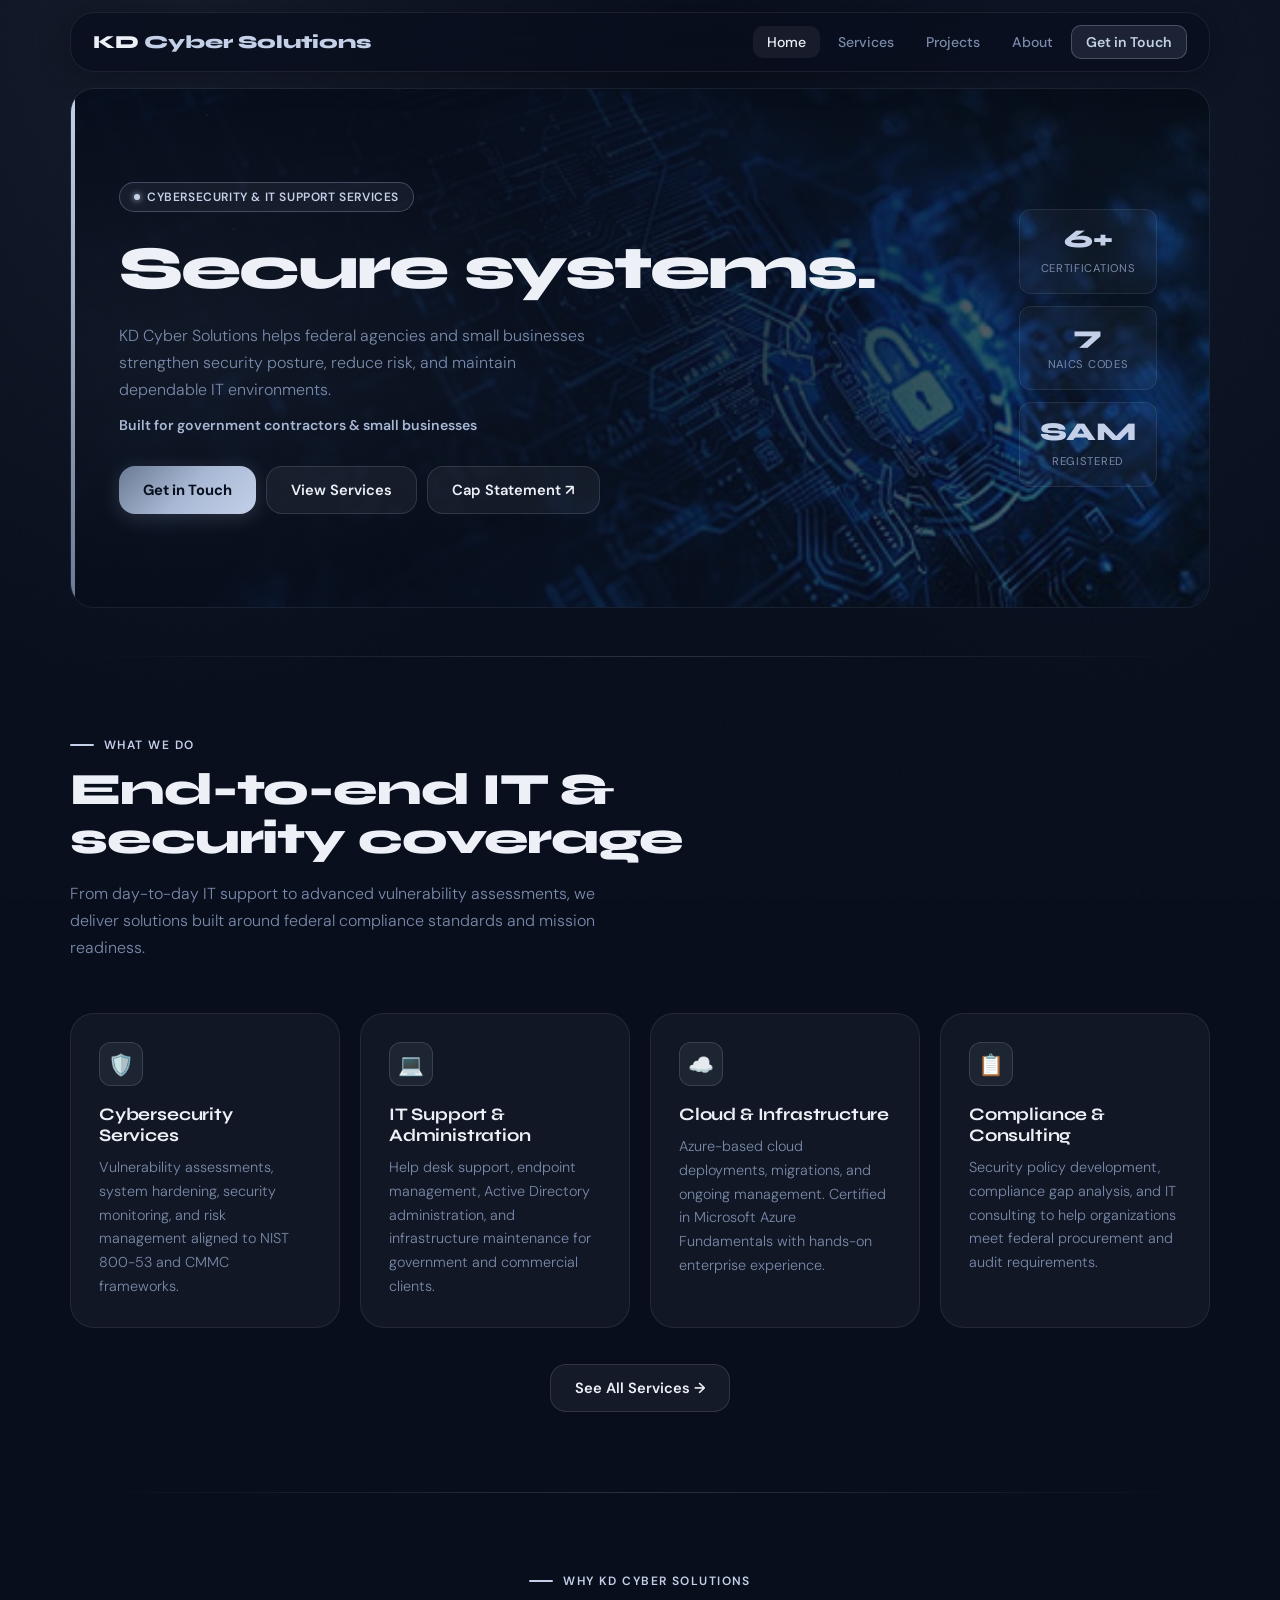
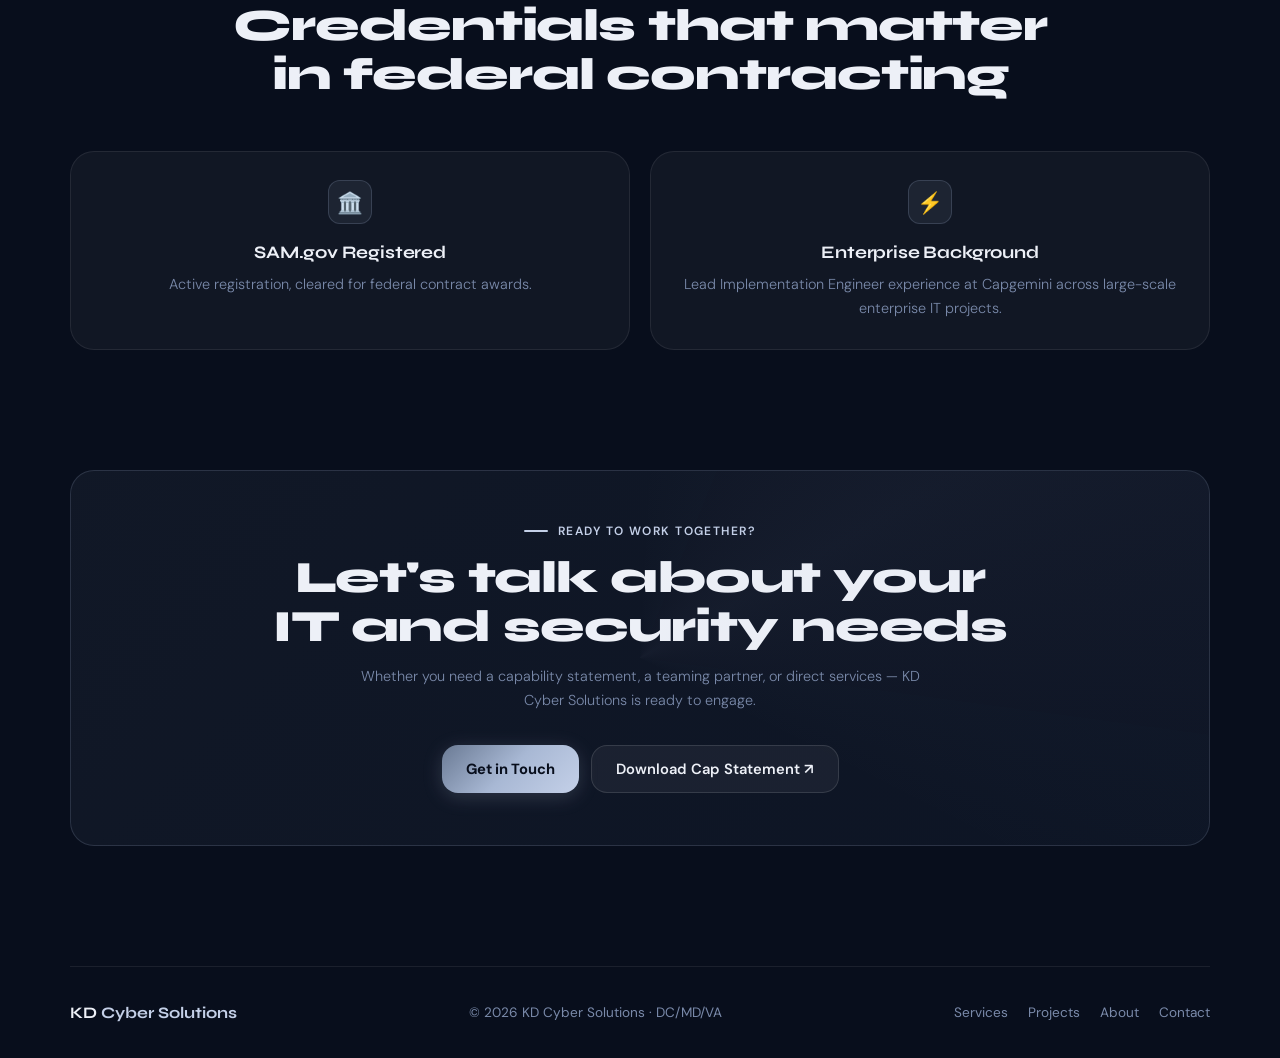
==== commit f61ecd55: "new colors" ====
--- a/index.html
+++ b/index.html
@@ -11,7 +11,7 @@
 <body>
 <div class="container">
 
-  <nav class="nav">
+  <nav class="nav" id="main-nav">
     <div class="nav-inner">
       <a class="brand" href="index.html">KD <span>Cyber Solutions</span></a>
       <div class="nav-links">
@@ -19,135 +19,106 @@
         <a href="services.html">Services</a>
         <a href="projects.html">Projects</a>
         <a href="about.html">About</a>
-        <a href="contact.html">Contact</a>
+        <a href="contact.html" class="nav-cta">Get in Touch</a>
       </div>
     </div>
   </nav>
 
-  <!-- Hero -->
-  <!-- Hero — full width with image background -->
-<section class="hero">
-  <div class="hero-bg"></div>
-  <div class="hero-overlay"></div>
-  <div class="hero-content">
-    <div class="badge">Cybersecurity &amp; IT Support Services</div>
-    <h1>Secure systems.<br>Reliable operations.</h1>
-    <p class="hero-sub">
-      KD Cyber Solutions helps federal agencies and small businesses strengthen
-      security posture, reduce risk, and maintain dependable IT environments.
-    </p>
-    <p class="hero-tagline">Built for government contractors &amp; small businesses</p>
-    <div class="hero-actions">
-      <a class="btn btn-primary" href="contact.html">Get in Touch</a>
-      <a class="btn btn-secondary" href="services.html">View Services</a>
-      <a class="btn btn-secondary" href="KD_Cyber_Solutions_Capability_Statement01.pdf" target="_blank">
-        Capability Statement ↗
-      </a>
-    </div>
-  </div>
-</section>
-
-  <!-- Stats -->
-  <div class="stats-bar">
-    <div class="stat">
-      <span class="stat-number">6+</span>
-      <span class="stat-label">Certifications</span>
-    </div>
-    <div class="stat">
-      <span class="stat-number">7</span>
-      <span class="stat-label">NAICS Codes</span>
-    </div>
-    <div class="stat">
-      <span class="stat-number">SAM</span>
-      <span class="stat-label">Registered</span>
-    </div>
-  </div>
-
-  <div class="divider"></div>
-
-  <!-- Core Services Preview -->
+  <section class="hero">
+    <div class="hero-accent-bar"></div>
+    <div class="hero-bg"></div>
+    <div class="hero-overlay"></div>
+    <canvas id="particle-canvas"></canvas>
+    <div class="hero-body">
+      <div class="hero-text">
+        <div class="badge">Cybersecurity &amp; IT Support Services</div>
+        <h1 id="typed-heading">&nbsp;</h1>
+        <p class="hero-sub">KD Cyber Solutions helps federal agencies and small businesses strengthen security posture, reduce risk, and maintain dependable IT environments.</p>
+        <p class="hero-tagline">Built for government contractors &amp; small businesses</p>
+        <div class="hero-actions">
+          <a class="btn btn-primary" href="contact.html">Get in Touch</a>
+          <a class="btn btn-secondary" href="services.html">View Services</a>
+          <a class="btn btn-secondary" href="KD_Cyber_Solutions_Capability_Statement01.pdf" target="_blank">Cap Statement ↗</a>
+        </div>
+      </div>
+      <div class="hero-stats-panel">
+        <div class="hero-stat">
+          <span class="hero-stat-number" data-target="6" data-suffix="+">0+</span>
+          <span class="hero-stat-label">Certifications</span>
+        </div>
+        <div class="hero-stat">
+          <span class="hero-stat-number" data-target="7" data-suffix="">0</span>
+          <span class="hero-stat-label">NAICS Codes</span>
+        </div>
+        <div class="hero-stat">
+          <span class="hero-stat-number">SAM</span>
+          <span class="hero-stat-label">Registered</span>
+        </div>
+      </div>
+    </div>
+  </section>
+
+  <div class="divider" style="margin-top:48px;"></div>
+
   <section class="section">
-    <div class="section-header">
+    <div class="section-header reveal">
       <div class="section-label">What We Do</div>
       <h2 class="section-title">End-to-end IT &amp;<br>security coverage</h2>
-      <p class="section-desc">
-        From day-to-day IT support to advanced vulnerability assessments, we deliver
-        solutions built around federal compliance standards and mission readiness.
-      </p>
-    </div>
-
+      <p class="section-desc">From day-to-day IT support to advanced vulnerability assessments, we deliver solutions built around federal compliance standards and mission readiness.</p>
+    </div>
     <div class="grid grid-2">
-
-      <div class="card">
+      <div class="card reveal reveal-delay-1">
         <div class="card-icon">🛡️</div>
         <h3>Cybersecurity Services</h3>
-        <p>Vulnerability assessments, system hardening, security monitoring, and
-        risk management aligned to NIST 800-53 and CMMC frameworks.</p>
-      </div>
-
-      <div class="card">
+        <p>Vulnerability assessments, system hardening, security monitoring, and risk management aligned to NIST 800-53 and CMMC frameworks.</p>
+      </div>
+      <div class="card reveal reveal-delay-2">
         <div class="card-icon">💻</div>
         <h3>IT Support &amp; Administration</h3>
-        <p>Help desk support, endpoint management, Active Directory administration,
-        and infrastructure maintenance for government and commercial clients.</p>
-      </div>
-
-      <div class="card">
+        <p>Help desk support, endpoint management, Active Directory administration, and infrastructure maintenance for government and commercial clients.</p>
+      </div>
+      <div class="card reveal reveal-delay-3">
         <div class="card-icon">☁️</div>
         <h3>Cloud &amp; Infrastructure</h3>
-        <p>Azure-based cloud deployments, migrations, and ongoing management.
-        Certified in Microsoft Azure Fundamentals with hands-on enterprise experience.</p>
-      </div>
-
-      <div class="card">
+        <p>Azure-based cloud deployments, migrations, and ongoing management. Certified in Microsoft Azure Fundamentals with hands-on enterprise experience.</p>
+      </div>
+      <div class="card reveal reveal-delay-4">
         <div class="card-icon">📋</div>
         <h3>Compliance &amp; Consulting</h3>
-        <p>Security policy development, compliance gap analysis, and IT consulting
-        to help organizations meet federal procurement and audit requirements.</p>
-      </div>
-
-    </div>
-
-    <div style="text-align:center; margin-top:36px;">
+        <p>Security policy development, compliance gap analysis, and IT consulting to help organizations meet federal procurement and audit requirements.</p>
+      </div>
+    </div>
+    <div style="text-align:center; margin-top:36px;" class="reveal">
       <a class="btn btn-secondary" href="services.html">See All Services →</a>
     </div>
   </section>
 
   <div class="divider"></div>
 
-  <!-- Why KD Section -->
   <section class="section">
-    <div class="section-header center">
-      <div class="section-label">Why KD Cyber Solutions</div>
+    <div class="section-header center reveal">
+      <div class="section-label" style="justify-content:center;">Why KD Cyber Solutions</div>
       <h2 class="section-title">Credentials that matter<br>in federal contracting</h2>
     </div>
-
     <div class="grid grid-2">
-
-      <div class="card" style="text-align:center;">
+      <div class="card reveal reveal-delay-1" style="text-align:center;">
         <div class="card-icon" style="margin:0 auto 18px;">🏛️</div>
         <h3>SAM.gov Registered</h3>
         <p>Active registration, cleared for federal contract awards.</p>
       </div>
-
-      <div class="card" style="text-align:center;">
+      <div class="card reveal reveal-delay-2" style="text-align:center;">
         <div class="card-icon" style="margin:0 auto 18px;">⚡</div>
         <h3>Enterprise Background</h3>
         <p>Lead Implementation Engineer experience at Capgemini across large-scale enterprise IT projects.</p>
       </div>
-
-    </div>
-  </section>
-
-  <!-- CTA Strip -->
-  <section style="padding: 40px 0 80px; text-align:center;">
-    <div class="card" style="padding: 52px 36px; background: linear-gradient(135deg, rgba(29,228,198,0.07), rgba(61,159,255,0.07)); border-color: rgba(29,228,198,0.2);">
-      <div class="section-label" style="margin-bottom:14px;">Ready to work together?</div>
+    </div>
+  </section>
+
+  <section style="padding: 40px 0 80px; text-align:center;" class="reveal">
+    <div class="card cta-card" style="padding: 52px 36px; background: linear-gradient(135deg, rgba(168,184,212,0.06), rgba(100,130,180,0.06)); border-color: rgba(168,184,212,0.18);">
+      <div class="section-label" style="margin-bottom:14px; justify-content:center;">Ready to work together?</div>
       <h2 class="section-title" style="margin-bottom:14px;">Let's talk about your<br>IT and security needs</h2>
-      <p class="section-desc" style="margin: 0 auto 32px;">
-        Whether you need a capability statement, a teaming partner, or direct services —
-        KD Cyber Solutions is ready to engage.
-      </p>
+      <p class="section-desc" style="margin: 0 auto 32px;">Whether you need a capability statement, a teaming partner, or direct services — KD Cyber Solutions is ready to engage.</p>
       <div style="display:flex; gap:12px; justify-content:center; flex-wrap:wrap;">
         <a class="btn btn-primary" href="contact.html">Get in Touch</a>
         <a class="btn btn-secondary" href="KD_Cyber_Solutions_Capability_Statement01.pdf" target="_blank">Download Cap Statement ↗</a>
@@ -167,5 +138,149 @@
   </footer>
 
 </div>
+
+<script>
+// ── 1. Typing — types both lines cleanly, no cursor after ──
+(function() {
+  const heading = document.getElementById('typed-heading');
+  const line1 = 'Secure systems.';
+  const line2 = 'Reliable operations.';
+  let text = '';
+  let phase = 0; // 0=typing line1, 1=pause, 2=typing line2, 3=done
+  let charIdx = 0;
+
+  function tick() {
+    if (phase === 0) {
+      // Type line 1
+      text = line1.slice(0, ++charIdx);
+      heading.textContent = text;
+      if (charIdx < line1.length) {
+        setTimeout(tick, 75);
+      } else {
+        phase = 1;
+        setTimeout(tick, 600);
+      }
+    } else if (phase === 1) {
+      // Start line 2 on new line
+      charIdx = 0;
+      phase = 2;
+      tick();
+    } else if (phase === 2) {
+      // Type line 2
+      const partial = line2.slice(0, ++charIdx);
+      heading.innerHTML = line1 + '<br>' + partial;
+      if (charIdx < line2.length) {
+        setTimeout(tick, 75);
+      } else {
+        phase = 3; // done — no cursor
+      }
+    }
+  }
+
+  setTimeout(tick, 400);
+})();
+
+// ── 2. Particles ──
+(function() {
+  const canvas = document.getElementById('particle-canvas');
+  const ctx = canvas.getContext('2d');
+  let particles = [], W, H;
+
+  function resize() {
+    W = canvas.width  = canvas.offsetWidth;
+    H = canvas.height = canvas.offsetHeight;
+  }
+  resize();
+  window.addEventListener('resize', () => { resize(); init(); });
+
+  function init() {
+    particles = [];
+    const count = Math.floor((W * H) / 18000);
+    for (let i = 0; i < count; i++) {
+      particles.push({
+        x: Math.random() * W, y: Math.random() * H,
+        r: Math.random() * 1.2 + 0.3,
+        vx: (Math.random() - 0.5) * 0.28,
+        vy: (Math.random() - 0.5) * 0.28,
+        alpha: Math.random() * 0.4 + 0.1
+      });
+    }
+  }
+  init();
+
+  function draw() {
+    ctx.clearRect(0, 0, W, H);
+    for (let i = 0; i < particles.length; i++) {
+      for (let j = i + 1; j < particles.length; j++) {
+        const dx = particles[i].x - particles[j].x;
+        const dy = particles[i].y - particles[j].y;
+        const d = Math.sqrt(dx*dx + dy*dy);
+        if (d < 110) {
+          ctx.beginPath();
+          ctx.strokeStyle = `rgba(168,184,212,${0.08 * (1 - d/110)})`;
+          ctx.lineWidth = 0.5;
+          ctx.moveTo(particles[i].x, particles[i].y);
+          ctx.lineTo(particles[j].x, particles[j].y);
+          ctx.stroke();
+        }
+      }
+    }
+    particles.forEach(p => {
+      ctx.beginPath();
+      ctx.arc(p.x, p.y, p.r, 0, Math.PI * 2);
+      ctx.fillStyle = `rgba(168,184,212,${p.alpha})`;
+      ctx.fill();
+      p.x += p.vx; p.y += p.vy;
+      if (p.x < 0 || p.x > W) p.vx *= -1;
+      if (p.y < 0 || p.y > H) p.vy *= -1;
+    });
+    requestAnimationFrame(draw);
+  }
+  draw();
+})();
+
+// ── 3. Scroll reveal ──
+(function() {
+  const obs = new IntersectionObserver((entries) => {
+    entries.forEach(e => {
+      if (e.isIntersecting) { e.target.classList.add('visible'); obs.unobserve(e.target); }
+    });
+  }, { threshold: 0.12 });
+  document.querySelectorAll('.reveal').forEach(el => obs.observe(el));
+})();
+
+// ── 4. Hero stat counter ──
+(function() {
+  document.querySelectorAll('.hero-stat-number[data-target]').forEach(el => {
+    const target = +el.dataset.target;
+    const suffix = el.dataset.suffix || '';
+    let count = 0;
+    const interval = setInterval(() => {
+      count = Math.min(count + Math.ceil(target / 30), target);
+      el.textContent = count + suffix;
+      if (count >= target) clearInterval(interval);
+    }, 50);
+  });
+})();
+
+// ── 5. Nav sticky ──
+(function() {
+  const nav = document.getElementById('main-nav');
+  window.addEventListener('scroll', () => {
+    nav.classList.toggle('scrolled', window.scrollY > 40);
+  });
+})();
+
+// ── 6. Card mouse glow ──
+(function() {
+  document.querySelectorAll('.card').forEach(card => {
+    card.addEventListener('mousemove', e => {
+      const r = card.getBoundingClientRect();
+      card.style.setProperty('--mx', ((e.clientX - r.left) / r.width * 100).toFixed(1) + '%');
+      card.style.setProperty('--my', ((e.clientY - r.top) / r.height * 100).toFixed(1) + '%');
+    });
+  });
+})();
+</script>
 </body>
 </html>
--- a/styles.css
+++ b/styles.css
@@ -1,25 +1,24 @@
 @import url('https://fonts.googleapis.com/css2?family=Syne:wght@400;600;700;800&family=DM+Sans:ital,opsz,wght@0,9..40,300;0,9..40,400;0,9..40,500;1,9..40,300&display=swap');
 
 :root {
-  --bg:      #060e1c;
-  --bg2:     #0b1628;
-  --bg3:     #0f1e36;
-  --card:    rgba(255,255,255,0.04);
-  --card-h:  rgba(255,255,255,0.07);
-  --text:    #eef2f9;
-  --muted:   #8a9bbf;
-  --accent:  #1de4c6;
-  --accent2: #3d9fff;
-  --danger:  #ff4e6a;
-  --border:  rgba(255,255,255,0.09);
-  --border-a:rgba(29,228,198,0.25);
-  --shadow:  0 24px 60px rgba(0,0,0,0.5);
-  --radius:  16px;
-  --radius-lg: 24px;
+  --bg:       #080e1c;
+  --bg2:      #0c1428;
+  --bg3:      #101c36;
+  --card:     rgba(255,255,255,0.04);
+  --card-h:   rgba(255,255,255,0.07);
+  --text:     #edf0f7;
+  --muted:    #7a8aaa;
+  --accent:   #a8b8d4;
+  --accent2:  #c4d0e8;
+  --accent3:  #6a7a94;
+  --border:   rgba(255,255,255,0.08);
+  --border-a: rgba(168,184,212,0.25);
+  --shadow:   0 24px 60px rgba(0,0,0,0.5);
+  --radius:   16px;
+  --radius-lg:24px;
 }
 
 *, *::before, *::after { box-sizing: border-box; margin: 0; padding: 0; }
-
 html { scroll-behavior: smooth; font-size: 16px; }
 
 body {
@@ -27,312 +26,219 @@
   color: var(--text);
   background-color: var(--bg);
   background-image:
-    radial-gradient(ellipse 70% 45% at 15% 0%, rgba(29,228,198,0.10) 0%, transparent 60%),
-    radial-gradient(ellipse 60% 40% at 85% 5%,  rgba(61,159,255,0.10) 0%, transparent 55%),
-    radial-gradient(ellipse 50% 60% at 50% 100%, rgba(11,22,40,0.8)   0%, transparent 70%);
+    radial-gradient(ellipse 70% 45% at 15% 0%,  rgba(168,184,212,0.08) 0%, transparent 60%),
+    radial-gradient(ellipse 60% 40% at 85% 5%,  rgba(100,130,180,0.07) 0%, transparent 55%),
+    radial-gradient(ellipse 50% 60% at 50% 100%, rgba(8,14,28,0.8)      0%, transparent 70%);
   min-height: 100vh;
   -webkit-font-smoothing: antialiased;
 }
 
-/* ── Noise texture overlay ── */
 body::before {
   content: '';
-  position: fixed;
-  inset: 0;
-  background-image: url("data:image/svg+xml,%3Csvg viewBox='0 0 256 256' xmlns='http://www.w3.org/2000/svg'%3E%3Cfilter id='n'%3E%3CfeTurbulence type='fractalNoise' baseFrequency='0.9' numOctaves='4' stitchTiles='stitch'/%3E%3C/filter%3E%3Crect width='100%25' height='100%25' filter='url(%23n)' opacity='0.035'/%3E%3C/svg%3E");
-  pointer-events: none;
-  z-index: 0;
-  opacity: 0.6;
+  position: fixed; inset: 0;
+  background-image: url("data:image/svg+xml,%3Csvg viewBox='0 0 256 256' xmlns='http://www.w3.org/2000/svg'%3E%3Cfilter id='n'%3E%3CfeTurbulence type='fractalNoise' baseFrequency='0.9' numOctaves='4' stitchTiles='stitch'/%3E%3C/filter%3E%3Crect width='100%25' height='100%25' filter='url(%23n)' opacity='0.03'/%3E%3C/svg%3E");
+  pointer-events: none; z-index: 0; opacity: 0.5;
 }
 
 /* ── Layout ── */
-.container {
-  width: min(1140px, 92%);
-  margin: 0 auto;
-  position: relative;
-  z-index: 1;
-}
+.container { width: min(1140px, 92%); margin: 0 auto; position: relative; z-index: 1; }
 
 /* ── Nav ── */
-.nav {
-  padding: 22px 0 0;
-}
-
+.nav { position: sticky; top: 0; z-index: 100; padding-top: 12px; transition: all 0.3s; }
+.nav.scrolled .nav-inner {
+  background: rgba(8,14,28,0.96);
+  box-shadow: 0 8px 40px rgba(0,0,0,0.5);
+  border-color: rgba(168,184,212,0.12);
+}
 .nav-inner {
-  display: flex;
-  justify-content: space-between;
-  align-items: center;
-  gap: 16px;
-  padding: 14px 22px;
+  display: flex; justify-content: space-between; align-items: center; gap: 16px;
+  padding: 12px 22px;
   border: 1px solid var(--border);
-  background: rgba(6,14,28,0.7);
-  backdrop-filter: blur(14px);
-  -webkit-backdrop-filter: blur(14px);
+  background: rgba(8,14,28,0.75);
+  backdrop-filter: blur(16px); -webkit-backdrop-filter: blur(16px);
   border-radius: var(--radius-lg);
   box-shadow: 0 4px 32px rgba(0,0,0,0.3);
-}
-
+  transition: all 0.3s;
+}
 .brand {
-  font-family: 'Syne', sans-serif;
-  font-size: 1.15rem;
-  font-weight: 800;
-  letter-spacing: -0.01em;
-  color: var(--text);
-  text-decoration: none;
-}
-
-.brand span { color: var(--accent); }
-
-.nav-links {
-  display: flex;
-  gap: 4px;
-  flex-wrap: wrap;
-}
-
+  font-family: 'Syne', sans-serif; font-size: 1.15rem; font-weight: 800;
+  letter-spacing: -0.01em; color: var(--text); text-decoration: none;
+}
+.brand span { color: var(--accent2); }
+.nav-links { display: flex; gap: 4px; align-items: center; flex-wrap: wrap; }
 .nav-links a {
-  color: var(--muted);
-  text-decoration: none;
-  font-size: 0.9rem;
-  font-weight: 500;
-  padding: 7px 14px;
-  border-radius: 10px;
-  transition: color 0.2s, background 0.2s;
-}
-
-.nav-links a:hover,
-.nav-links a.active {
-  color: var(--text);
-  background: rgba(255,255,255,0.06);
+  color: var(--muted); text-decoration: none; font-size: 0.88rem; font-weight: 500;
+  padding: 7px 14px; border-radius: 10px; transition: color 0.2s, background 0.2s;
+}
+.nav-links a:hover, .nav-links a.active { color: var(--text); background: rgba(255,255,255,0.06); }
+.nav-cta {
+  background: rgba(168,184,212,0.12) !important;
+  border: 1px solid rgba(168,184,212,0.3) !important;
+  color: var(--accent2) !important;
+  font-weight: 600 !important;
+  transition: background 0.2s, border-color 0.2s, transform 0.2s !important;
+}
+.nav-cta:hover {
+  background: rgba(168,184,212,0.2) !important;
+  border-color: rgba(168,184,212,0.5) !important;
+  transform: translateY(-1px);
+  color: var(--accent2) !important;
 }
 
 /* ── Hero ── */
 .hero {
-  position: relative;
-  width: 100%;
-  padding: 0;
-  text-align: center;
-  overflow: hidden;
-  animation: fadeUp 0.7s ease both;
-}
-
-@keyframes fadeUp {
-  from { opacity: 0; transform: translateY(24px); }
-  to   { opacity: 1; transform: translateY(0); }
-}
-
+  position: relative; overflow: hidden;
+  min-height: 520px; display: flex; align-items: stretch;
+  margin-top: 16px; border-radius: var(--radius-lg);
+  border: 1px solid rgba(168,184,212,0.1);
+}
+.hero-accent-bar {
+  width: 4px; flex-shrink: 0;
+  background: linear-gradient(180deg, var(--accent2) 0%, var(--accent3) 100%);
+  border-radius: var(--radius-lg) 0 0 var(--radius-lg); z-index: 5;
+}
 .hero-bg {
-  position: absolute;
-  inset: 0;
+  position: absolute; inset: 0;
   background-image: url('kdcyberpic1.jpg');
-  background-size: cover;
-  background-position: center;
-  background-repeat: no-repeat;
-  z-index: 0;
-}
-
+  background-size: cover; background-position: center;
+  z-index: 0; border-radius: var(--radius-lg);
+}
 .hero-overlay {
-  position: absolute;
-  inset: 0;
-  background:
-    linear-gradient(to bottom,
-      rgba(6,14,28,0.55) 0%,
-      rgba(6,14,28,0.45) 40%,
-      rgba(6,14,28,0.80) 80%,
-      rgba(6,14,28,1.00) 100%
-    );
-  z-index: 1;
-}
-
-.hero-content {
-  position: relative;
-  z-index: 2;
-  padding: 120px 24px 100px;
-  max-width: 900px;
-  margin: 0 auto;
-}
-
+  position: absolute; inset: 0;
+  background: linear-gradient(105deg, rgba(8,14,28,0.97) 0%, rgba(8,14,28,0.88) 45%, rgba(8,14,28,0.55) 100%);
+  z-index: 1; border-radius: var(--radius-lg);
+}
+.hero-overlay::after {
+  content: ''; position: absolute; top: 0; left: 4px;
+  width: 50%; height: 100%;
+  background: radial-gradient(ellipse at 20% 50%, rgba(168,184,212,0.06) 0%, transparent 65%);
+  pointer-events: none;
+}
+#particle-canvas {
+  position: absolute; inset: 0; z-index: 2;
+  pointer-events: none; border-radius: var(--radius-lg);
+}
+.hero-body {
+  position: relative; z-index: 3; flex: 1;
+  display: grid; grid-template-columns: 1fr auto;
+  gap: 40px; align-items: center;
+  padding: 64px 52px 64px 44px;
+}
+
+/* Badge */
 .badge {
-  display: inline-flex;
-  align-items: center;
-  gap: 7px;
-  padding: 7px 16px;
-  border: 1px solid var(--border-a);
-  background: rgba(29,228,198,0.07);
-  color: var(--accent);
-  border-radius: 999px;
-  font-size: 0.8rem;
-  font-weight: 500;
-  letter-spacing: 0.03em;
-  margin-bottom: 28px;
-  text-transform: uppercase;
-}
-
+  display: inline-flex; align-items: center; gap: 7px;
+  padding: 6px 14px;
+  border: 1px solid rgba(168,184,212,0.3);
+  background: rgba(168,184,212,0.07);
+  color: var(--accent2); border-radius: 999px;
+  font-size: 0.75rem; font-weight: 600; letter-spacing: 0.05em;
+  margin-bottom: 24px; text-transform: uppercase;
+  animation: badgePulse 3.5s ease-in-out infinite;
+}
 .badge::before {
-  content: '';
-  width: 6px; height: 6px;
-  border-radius: 50%;
-  background: var(--accent);
-  box-shadow: 0 0 8px var(--accent);
-  display: inline-block;
+  content: ''; width: 6px; height: 6px; border-radius: 50%;
+  background: var(--accent2); box-shadow: 0 0 6px var(--accent2);
+}
+@keyframes badgePulse {
+  0%,100% { box-shadow: 0 0 0 0 rgba(168,184,212,0); }
+  50%      { box-shadow: 0 0 0 6px rgba(168,184,212,0.06); }
 }
 
 h1 {
   font-family: 'Syne', sans-serif;
-  font-size: clamp(2.8rem, 7vw, 5rem);
-  font-weight: 800;
-  line-height: 1.05;
-  letter-spacing: -0.03em;
-  color: var(--text);
-  margin-bottom: 22px;
-}
-
+  font-size: clamp(2.4rem, 5vw, 3.8rem); font-weight: 800;
+  line-height: 1.08; letter-spacing: -0.03em; color: var(--text); margin-bottom: 20px;
+}
 .hero-sub {
-  max-width: 620px;
-  margin: 0 auto 14px;
-  color: var(--muted);
-  font-size: 1.1rem;
-  line-height: 1.7;
-  font-weight: 300;
-}
-
-.hero-tagline {
-  color: var(--accent);
-  font-weight: 600;
-  font-size: 0.95rem;
-  margin-bottom: 36px;
-  letter-spacing: 0.01em;
-}
-
-.hero-actions {
-  display: flex;
-  justify-content: center;
-  gap: 12px;
-  flex-wrap: wrap;
-}
+  color: var(--muted); font-size: 1rem; line-height: 1.7;
+  font-weight: 300; max-width: 480px; margin-bottom: 12px;
+}
+.hero-tagline { color: var(--accent); font-weight: 600; font-size: 0.88rem; margin-bottom: 32px; }
+.hero-actions { display: flex; gap: 10px; flex-wrap: wrap; }
+
+/* Hero stats panel */
+.hero-stats-panel { display: flex; flex-direction: column; gap: 12px; min-width: 110px; }
+.hero-stat {
+  background: rgba(255,255,255,0.03); border: 1px solid rgba(168,184,212,0.12);
+  border-radius: 12px; padding: 16px 20px; text-align: center;
+  transition: border-color 0.3s, background 0.3s;
+}
+.hero-stat:hover { border-color: rgba(168,184,212,0.35); background: rgba(168,184,212,0.05); }
+.hero-stat-number {
+  font-family: 'Syne', sans-serif; font-size: 1.6rem; font-weight: 800;
+  color: var(--accent2); display: block; line-height: 1; margin-bottom: 4px;
+}
+.hero-stat-label { font-size: 0.7rem; color: var(--muted); text-transform: uppercase; letter-spacing: 0.06em; }
 
 /* ── Buttons ── */
 .btn {
-  display: inline-flex;
-  align-items: center;
-  gap: 8px;
-  padding: 13px 24px;
-  border-radius: var(--radius);
-  font-weight: 600;
-  font-size: 0.92rem;
-  text-decoration: none;
-  transition: transform 0.18s, box-shadow 0.18s, opacity 0.18s;
-  cursor: pointer;
-  border: none;
-  font-family: inherit;
-}
-
+  display: inline-flex; align-items: center; gap: 8px;
+  padding: 13px 24px; border-radius: var(--radius);
+  font-weight: 600; font-size: 0.92rem; text-decoration: none;
+  transition: transform 0.18s, box-shadow 0.18s;
+  cursor: pointer; border: none; font-family: inherit;
+  position: relative; overflow: hidden;
+}
 .btn:hover { transform: translateY(-2px); }
-
 .btn-primary {
-  background: linear-gradient(135deg, var(--accent) 0%, var(--accent2) 100%);
-  color: #060e1c;
-  box-shadow: 0 4px 20px rgba(29,228,198,0.3);
-}
-
-.btn-primary:hover {
-  box-shadow: 0 8px 28px rgba(29,228,198,0.45);
-}
-
+  background: linear-gradient(135deg, var(--accent3) 0%, var(--accent) 50%, var(--accent2) 100%);
+  color: #080e1c; font-weight: 700;
+  box-shadow: 0 4px 20px rgba(168,184,212,0.2);
+}
+.btn-primary:hover { box-shadow: 0 8px 28px rgba(168,184,212,0.35); }
+.btn-primary::after {
+  content: ''; position: absolute; top: 0; left: -100%;
+  width: 60%; height: 100%;
+  background: linear-gradient(90deg, transparent, rgba(255,255,255,0.25), transparent);
+  transform: skewX(-20deg); animation: btnShimmer 3.5s ease-in-out infinite;
+}
+@keyframes btnShimmer { 0%{left:-100%} 50%,100%{left:160%} }
 .btn-secondary {
-  border: 1px solid var(--border);
-  background: rgba(255,255,255,0.05);
-  color: var(--text);
-}
-
-.btn-secondary:hover {
-  background: rgba(255,255,255,0.09);
-  border-color: rgba(255,255,255,0.18);
-}
-
-/* ── Stats Bar ── */
+  border: 1px solid rgba(255,255,255,0.12);
+  background: rgba(255,255,255,0.05); color: var(--text);
+}
+.btn-secondary:hover { background: rgba(255,255,255,0.09); border-color: rgba(168,184,212,0.3); }
+
+/* ── Scroll reveal ── */
+.reveal { opacity: 0; transform: translateY(28px); transition: opacity 0.65s ease, transform 0.65s ease; }
+.reveal.visible { opacity: 1; transform: translateY(0); }
+.reveal-delay-1 { transition-delay: 0.1s; }
+.reveal-delay-2 { transition-delay: 0.2s; }
+.reveal-delay-3 { transition-delay: 0.3s; }
+.reveal-delay-4 { transition-delay: 0.4s; }
+
+/* ── Stats Bar (inner pages) ── */
 .stats-bar {
-  display: flex;
-  justify-content: center;
-  gap: 0;
-  flex-wrap: wrap;
-  margin: 70px 0;
-  border: 1px solid var(--border);
-  border-radius: var(--radius-lg);
-  background: var(--card);
-  overflow: hidden;
-  animation: fadeUp 0.7s 0.15s ease both;
-}
-
-.stat {
-  flex: 1;
-  min-width: 160px;
-  padding: 28px 20px;
-  text-align: center;
-  border-right: 1px solid var(--border);
-}
-
+  display: flex; justify-content: center; flex-wrap: wrap;
+  margin: 60px 0; border: 1px solid var(--border);
+  border-radius: var(--radius-lg); background: var(--card); overflow: hidden;
+}
+.stat { flex: 1; min-width: 160px; padding: 28px 20px; text-align: center; border-right: 1px solid var(--border); }
 .stat:last-child { border-right: none; }
-
-.stat-number {
-  font-family: 'Syne', sans-serif;
-  font-size: 2rem;
-  font-weight: 800;
-  color: var(--accent);
-  line-height: 1;
-  display: block;
-  margin-bottom: 6px;
-}
-
-.stat-label {
-  font-size: 0.8rem;
-  color: var(--muted);
-  text-transform: uppercase;
-  letter-spacing: 0.06em;
-}
+.stat-number { font-family: 'Syne', sans-serif; font-size: 2rem; font-weight: 800; color: var(--accent2); line-height: 1; display: block; margin-bottom: 6px; }
+.stat-label { font-size: 0.8rem; color: var(--muted); text-transform: uppercase; letter-spacing: 0.06em; }
 
 /* ── Sections ── */
-.section {
-  padding: 80px 0;
-  animation: fadeUp 0.7s 0.2s ease both;
-}
-
+.section { padding: 80px 0; }
 .section-label {
-  font-size: 0.75rem;
-  text-transform: uppercase;
-  letter-spacing: 0.12em;
-  color: var(--accent);
-  font-weight: 600;
-  margin-bottom: 12px;
-}
-
+  font-size: 0.75rem; text-transform: uppercase; letter-spacing: 0.12em;
+  color: var(--accent2); font-weight: 600; margin-bottom: 12px;
+  display: flex; align-items: center; gap: 10px;
+}
+.section-label::before {
+  content: ''; display: inline-block; width: 24px; height: 2px;
+  background: var(--accent2); border-radius: 2px; flex-shrink: 0;
+}
 .section-title {
-  font-family: 'Syne', sans-serif;
-  font-size: clamp(1.8rem, 4vw, 2.8rem);
-  font-weight: 800;
-  letter-spacing: -0.025em;
-  line-height: 1.1;
-  margin-bottom: 16px;
-}
-
-.section-desc {
-  color: var(--muted);
-  font-size: 1rem;
-  line-height: 1.7;
-  max-width: 560px;
-  font-weight: 300;
-}
-
-.section-header {
-  margin-bottom: 52px;
-}
-
-.section-header.center {
-  text-align: center;
-}
-
-.section-header.center .section-desc {
-  margin: 0 auto;
-}
+  font-family: 'Syne', sans-serif; font-size: clamp(1.8rem, 4vw, 2.8rem);
+  font-weight: 800; letter-spacing: -0.025em; line-height: 1.1; margin-bottom: 16px;
+}
+.section-desc { color: var(--muted); font-size: 1rem; line-height: 1.7; max-width: 560px; font-weight: 300; }
+.section-header { margin-bottom: 52px; }
+.section-header.center { text-align: center; }
+.section-header.center .section-desc { margin: 0 auto; }
+.section-header.center .section-label { justify-content: center; }
 
 /* ── Grid ── */
 .grid { display: grid; gap: 20px; }
@@ -342,342 +248,106 @@
 
 /* ── Cards ── */
 .card {
-  background: var(--card);
-  border: 1px solid var(--border);
-  border-radius: var(--radius-lg);
-  padding: 28px;
+  background: var(--card); border: 1px solid var(--border);
+  border-radius: var(--radius-lg); padding: 28px;
   transition: background 0.2s, border-color 0.2s, transform 0.2s;
-}
-
-.card:hover {
-  background: var(--card-h);
-  border-color: var(--border-a);
-  transform: translateY(-3px);
-}
-
+  position: relative; overflow: hidden;
+}
+.card:hover { background: var(--card-h); border-color: var(--border-a); transform: translateY(-3px); }
+.card::after {
+  content: ''; position: absolute; inset: 0; border-radius: inherit; opacity: 0;
+  transition: opacity 0.3s;
+  background: radial-gradient(circle at var(--mx,50%) var(--my,50%), rgba(168,184,212,0.07) 0%, transparent 65%);
+  pointer-events: none;
+}
+.card:hover::after { opacity: 1; }
 .card-icon {
-  width: 44px; height: 44px;
-  border-radius: 12px;
-  background: rgba(29,228,198,0.1);
-  border: 1px solid var(--border-a);
-  display: flex;
-  align-items: center;
-  justify-content: center;
-  font-size: 1.3rem;
-  margin-bottom: 18px;
-}
-
-.card h3 {
-  font-family: 'Syne', sans-serif;
-  font-size: 1.1rem;
-  font-weight: 700;
-  margin-bottom: 10px;
-  letter-spacing: -0.01em;
-}
-
-.card p {
-  color: var(--muted);
-  font-size: 0.9rem;
-  line-height: 1.65;
-  font-weight: 300;
-}
-
-/* ── Services page ── */
-.service-card {
-  display: flex;
-  gap: 22px;
-  align-items: flex-start;
-}
-
-.service-card .card-icon {
-  flex-shrink: 0;
-  margin-bottom: 0;
-}
-
+  width: 44px; height: 44px; border-radius: 12px;
+  background: rgba(168,184,212,0.08); border: 1px solid rgba(168,184,212,0.2);
+  display: flex; align-items: center; justify-content: center;
+  font-size: 1.3rem; margin-bottom: 18px;
+  animation: floatIcon 4s ease-in-out infinite;
+}
+.card:nth-child(2) .card-icon { animation-delay: 0.5s; }
+.card:nth-child(3) .card-icon { animation-delay: 1s; }
+.card:nth-child(4) .card-icon { animation-delay: 1.5s; }
+@keyframes floatIcon { 0%,100%{transform:translateY(0)} 50%{transform:translateY(-4px)} }
+.card h3 { font-family: 'Syne', sans-serif; font-size: 1.1rem; font-weight: 700; margin-bottom: 10px; letter-spacing: -0.01em; }
+.card p { color: var(--muted); font-size: 0.9rem; line-height: 1.65; font-weight: 300; }
+
+/* ── Service card ── */
+.service-card { display: flex; gap: 22px; align-items: flex-start; }
+.service-card .card-icon { flex-shrink: 0; margin-bottom: 0; }
 .service-card .card-body { flex: 1; }
-
-.tag-list {
-  display: flex;
-  flex-wrap: wrap;
-  gap: 8px;
-  margin-top: 14px;
-}
-
-.tag {
-  font-size: 0.75rem;
-  padding: 4px 10px;
-  border-radius: 999px;
-  border: 1px solid var(--border);
-  color: var(--muted);
-  background: rgba(255,255,255,0.03);
-}
+.tag-list { display: flex; flex-wrap: wrap; gap: 8px; margin-top: 14px; }
+.tag { font-size: 0.75rem; padding: 4px 10px; border-radius: 999px; border: 1px solid var(--border); color: var(--muted); background: rgba(255,255,255,0.03); }
 
 /* ── About page ── */
-.about-hero {
-  display: grid;
-  grid-template-columns: 1fr 1fr;
-  gap: 60px;
-  align-items: center;
-  padding: 80px 0;
-  animation: fadeUp 0.7s ease both;
-}
-
-.about-visual {
-  position: relative;
-  display: flex;
-  align-items: center;
-  justify-content: center;
-}
-
-.about-avatar {
-  width: 220px; height: 220px;
-  border-radius: 50%;
-  background: linear-gradient(135deg, rgba(29,228,198,0.15), rgba(61,159,255,0.15));
-  border: 2px solid var(--border-a);
-  display: flex;
-  align-items: center;
-  justify-content: center;
-  font-size: 5rem;
-  position: relative;
-}
-
-.about-avatar::after {
-  content: '';
-  position: absolute;
-  inset: -12px;
-  border-radius: 50%;
-  border: 1px dashed rgba(29,228,198,0.2);
-  animation: spin 20s linear infinite;
-}
-
+.about-hero { display: grid; grid-template-columns: 1fr 1fr; gap: 60px; align-items: center; padding: 80px 0; animation: fadeUp 0.7s ease both; }
+.about-visual { position: relative; display: flex; align-items: center; justify-content: center; }
+.about-avatar { width: 220px; height: 220px; border-radius: 50%; background: linear-gradient(135deg, rgba(168,184,212,0.12), rgba(100,130,180,0.12)); border: 2px solid var(--border-a); display: flex; align-items: center; justify-content: center; font-size: 5rem; position: relative; }
+.about-avatar::after { content: ''; position: absolute; inset: -12px; border-radius: 50%; border: 1px dashed rgba(168,184,212,0.2); animation: spin 20s linear infinite; }
 @keyframes spin { to { transform: rotate(360deg); } }
-
-.cert-chips {
-  display: flex;
-  flex-wrap: wrap;
-  gap: 8px;
-  margin-top: 20px;
-}
-
-.cert-chip {
-  font-size: 0.75rem;
-  padding: 5px 12px;
-  border-radius: 999px;
-  border: 1px solid var(--border-a);
-  color: var(--accent);
-  background: rgba(29,228,198,0.06);
-  font-weight: 500;
-}
+.cert-chips { display: flex; flex-wrap: wrap; gap: 8px; margin-top: 20px; }
+.cert-chip { font-size: 0.75rem; padding: 5px 12px; border-radius: 999px; border: 1px solid var(--border-a); color: var(--accent2); background: rgba(168,184,212,0.06); font-weight: 500; }
 
 /* ── Contact page ── */
-.contact-grid {
-  display: grid;
-  grid-template-columns: 1fr 1fr;
-  gap: 40px;
-  padding: 80px 0;
-  animation: fadeUp 0.7s ease both;
-}
-
-.contact-info h2 {
-  font-family: 'Syne', sans-serif;
-  font-size: clamp(1.8rem, 4vw, 2.6rem);
-  font-weight: 800;
-  letter-spacing: -0.025em;
-  line-height: 1.1;
-  margin-bottom: 18px;
-}
-
-.contact-info p {
-  color: var(--muted);
-  line-height: 1.7;
-  font-weight: 300;
-  margin-bottom: 36px;
-}
-
-.contact-item {
-  display: flex;
-  align-items: center;
-  gap: 14px;
-  margin-bottom: 18px;
-}
-
-.contact-item-icon {
-  width: 40px; height: 40px;
-  border-radius: 10px;
-  background: rgba(29,228,198,0.08);
-  border: 1px solid var(--border-a);
-  display: flex;
-  align-items: center;
-  justify-content: center;
-  font-size: 1rem;
-  flex-shrink: 0;
-}
-
-.contact-item-label {
-  font-size: 0.75rem;
-  color: var(--muted);
-  text-transform: uppercase;
-  letter-spacing: 0.08em;
-  margin-bottom: 2px;
-}
-
-.contact-item-value {
-  font-size: 0.95rem;
-  color: var(--text);
-  font-weight: 500;
-}
-
-.contact-item-value a {
-  color: var(--accent);
-  text-decoration: none;
-}
-
-.contact-form {
-  background: var(--card);
-  border: 1px solid var(--border);
-  border-radius: var(--radius-lg);
-  padding: 36px;
-}
-
-.form-group {
-  margin-bottom: 20px;
-}
-
-.form-group label {
-  display: block;
-  font-size: 0.82rem;
-  color: var(--muted);
-  margin-bottom: 8px;
-  font-weight: 500;
-  letter-spacing: 0.02em;
-}
-
-.form-group input,
-.form-group textarea,
-.form-group select {
-  width: 100%;
-  padding: 12px 16px;
-  background: rgba(255,255,255,0.04);
-  border: 1px solid var(--border);
-  border-radius: var(--radius);
-  color: var(--text);
-  font-family: inherit;
-  font-size: 0.92rem;
-  transition: border-color 0.2s, background 0.2s;
-  outline: none;
-}
-
-.form-group input:focus,
-.form-group textarea:focus,
-.form-group select:focus {
-  border-color: var(--border-a);
-  background: rgba(29,228,198,0.04);
-}
-
+.contact-grid { display: grid; grid-template-columns: 1fr 1fr; gap: 40px; padding: 80px 0; animation: fadeUp 0.7s ease both; }
+.contact-info h2 { font-family: 'Syne', sans-serif; font-size: clamp(1.8rem, 4vw, 2.6rem); font-weight: 800; letter-spacing: -0.025em; line-height: 1.1; margin-bottom: 18px; }
+.contact-info p { color: var(--muted); line-height: 1.7; font-weight: 300; margin-bottom: 36px; }
+.contact-item { display: flex; align-items: center; gap: 14px; margin-bottom: 18px; }
+.contact-item-icon { width: 40px; height: 40px; border-radius: 10px; background: rgba(168,184,212,0.07); border: 1px solid var(--border-a); display: flex; align-items: center; justify-content: center; font-size: 1rem; flex-shrink: 0; }
+.contact-item-label { font-size: 0.75rem; color: var(--muted); text-transform: uppercase; letter-spacing: 0.08em; margin-bottom: 2px; }
+.contact-item-value { font-size: 0.95rem; color: var(--text); font-weight: 500; }
+.contact-item-value a { color: var(--accent2); text-decoration: none; }
+.contact-form { background: var(--card); border: 1px solid var(--border); border-radius: var(--radius-lg); padding: 36px; }
+.form-group { margin-bottom: 20px; }
+.form-group label { display: block; font-size: 0.82rem; color: var(--muted); margin-bottom: 8px; font-weight: 500; letter-spacing: 0.02em; }
+.form-group input, .form-group textarea, .form-group select { width: 100%; padding: 12px 16px; background: rgba(255,255,255,0.04); border: 1px solid var(--border); border-radius: var(--radius); color: var(--text); font-family: inherit; font-size: 0.92rem; transition: border-color 0.2s, background 0.2s; outline: none; }
+.form-group input:focus, .form-group textarea:focus, .form-group select:focus { border-color: var(--border-a); background: rgba(168,184,212,0.04); }
 .form-group textarea { resize: vertical; min-height: 120px; }
-
 .form-group select option { background: var(--bg2); }
 
+/* ── Divider ── */
+.divider { height: 1px; background: linear-gradient(90deg, transparent, var(--border), rgba(168,184,212,0.2), var(--border), transparent); }
+
+/* ── CTA card ── */
+.cta-card { position: relative; overflow: hidden; }
+.cta-card::before { content: ''; position: absolute; top: -50%; left: -50%; width: 200%; height: 200%; background: conic-gradient(from 0deg, transparent 0deg, rgba(168,184,212,0.04) 60deg, transparent 120deg); animation: rotateCTA 12s linear infinite; pointer-events: none; }
+@keyframes rotateCTA { to { transform: rotate(360deg); } }
+
 /* ── Footer ── */
-.footer {
-  border-top: 1px solid var(--border);
-  margin-top: 40px;
-  padding: 36px 0;
-  display: flex;
-  justify-content: space-between;
-  align-items: center;
-  flex-wrap: wrap;
-  gap: 16px;
-}
-
-.footer-brand {
-  font-family: 'Syne', sans-serif;
-  font-weight: 700;
-  font-size: 1rem;
-  color: var(--text);
-}
-
-.footer-brand span { color: var(--accent); }
-
-.footer-copy {
-  color: var(--muted);
-  font-size: 0.85rem;
-}
-
-.footer-links {
-  display: flex;
-  gap: 20px;
-}
-
-.footer-links a {
-  color: var(--muted);
-  text-decoration: none;
-  font-size: 0.85rem;
-  transition: color 0.2s;
-}
-
+.footer { border-top: 1px solid var(--border); margin-top: 40px; padding: 36px 0; display: flex; justify-content: space-between; align-items: center; flex-wrap: wrap; gap: 16px; }
+.footer-brand { font-family: 'Syne', sans-serif; font-weight: 700; font-size: 1rem; color: var(--text); }
+.footer-brand span { color: var(--accent2); }
+.footer-copy { color: var(--muted); font-size: 0.85rem; }
+.footer-links { display: flex; gap: 20px; }
+.footer-links a { color: var(--muted); text-decoration: none; font-size: 0.85rem; transition: color 0.2s; position: relative; }
+.footer-links a::after { content: ''; position: absolute; bottom: -2px; left: 0; width: 0; height: 1px; background: var(--accent2); transition: width 0.3s; }
 .footer-links a:hover { color: var(--text); }
-
-/* ── Divider ── */
-.divider {
-  height: 1px;
-  background: var(--border);
-  margin: 0;
-}
-
-/* ── Page Hero (inner pages) ── */
-.page-hero {
-  padding: 70px 0 50px;
-  animation: fadeUp 0.7s ease both;
-}
+.footer-links a:hover::after { width: 100%; }
+
+/* ── Page hero (inner pages) ── */
+.page-hero { padding: 70px 0 50px; animation: fadeUp 0.7s ease both; }
+@keyframes fadeUp { from{opacity:0;transform:translateY(24px)} to{opacity:1;transform:translateY(0)} }
 
 /* ── NAICS strip ── */
-.naics-strip {
-  background: var(--card);
-  border: 1px solid var(--border);
-  border-radius: var(--radius-lg);
-  padding: 28px 36px;
-  display: flex;
-  gap: 36px;
-  flex-wrap: wrap;
-  align-items: center;
-  margin: 60px 0 0;
-}
-
-.naics-label {
-  font-size: 0.72rem;
-  text-transform: uppercase;
-  letter-spacing: 0.1em;
-  color: var(--muted);
-  margin-bottom: 6px;
-}
-
-.naics-codes {
-  display: flex;
-  flex-wrap: wrap;
-  gap: 8px;
-}
-
-.naics-code {
-  font-size: 0.8rem;
-  font-family: 'Syne', sans-serif;
-  font-weight: 700;
-  padding: 4px 10px;
-  border-radius: 8px;
-  border: 1px solid var(--border-a);
-  color: var(--accent);
-  background: rgba(29,228,198,0.06);
-}
+.naics-strip { background: var(--card); border: 1px solid var(--border); border-radius: var(--radius-lg); padding: 28px 36px; display: flex; gap: 36px; flex-wrap: wrap; align-items: center; margin: 60px 0 0; }
+.naics-label { font-size: 0.72rem; text-transform: uppercase; letter-spacing: 0.1em; color: var(--muted); margin-bottom: 6px; }
+.naics-codes { display: flex; flex-wrap: wrap; gap: 8px; }
+.naics-code { font-size: 0.8rem; font-family: 'Syne', sans-serif; font-weight: 700; padding: 4px 10px; border-radius: 8px; border: 1px solid var(--border-a); color: var(--accent2); background: rgba(168,184,212,0.06); }
 
 /* ── Responsive ── */
 @media (max-width: 768px) {
+  .hero-body { grid-template-columns: 1fr; padding: 48px 28px; }
+  .hero-stats-panel { flex-direction: row; flex-wrap: wrap; }
+  .hero-stat { flex: 1; min-width: 80px; }
   .grid-3 { grid-template-columns: 1fr; }
   .about-hero { grid-template-columns: 1fr; }
   .contact-grid { grid-template-columns: 1fr; }
 }
-
 @media (max-width: 560px) {
-  .nav-links { display: none; }
+  .nav-links a:not(.nav-cta):not(.active) { display: none; }
   .stats-bar { flex-direction: column; }
   .stat { border-right: none; border-bottom: 1px solid var(--border); }
   .stat:last-child { border-bottom: none; }
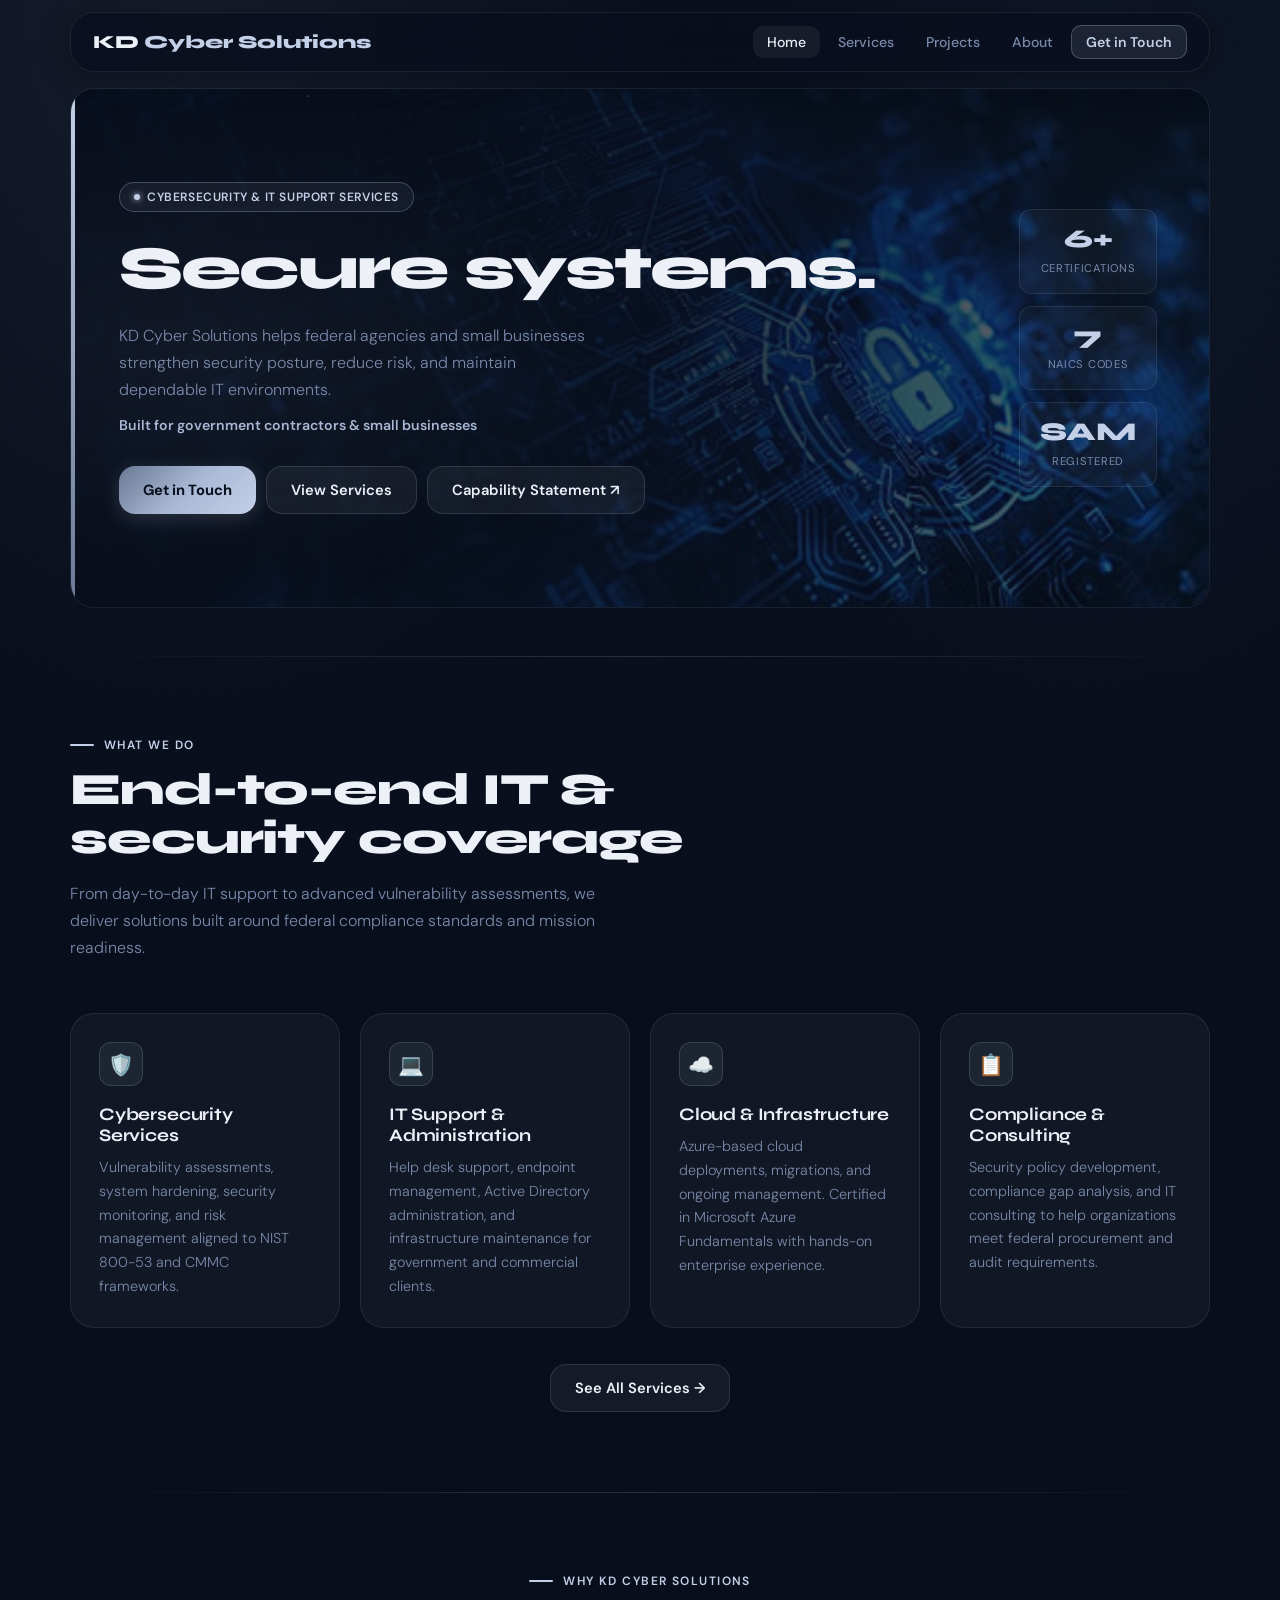
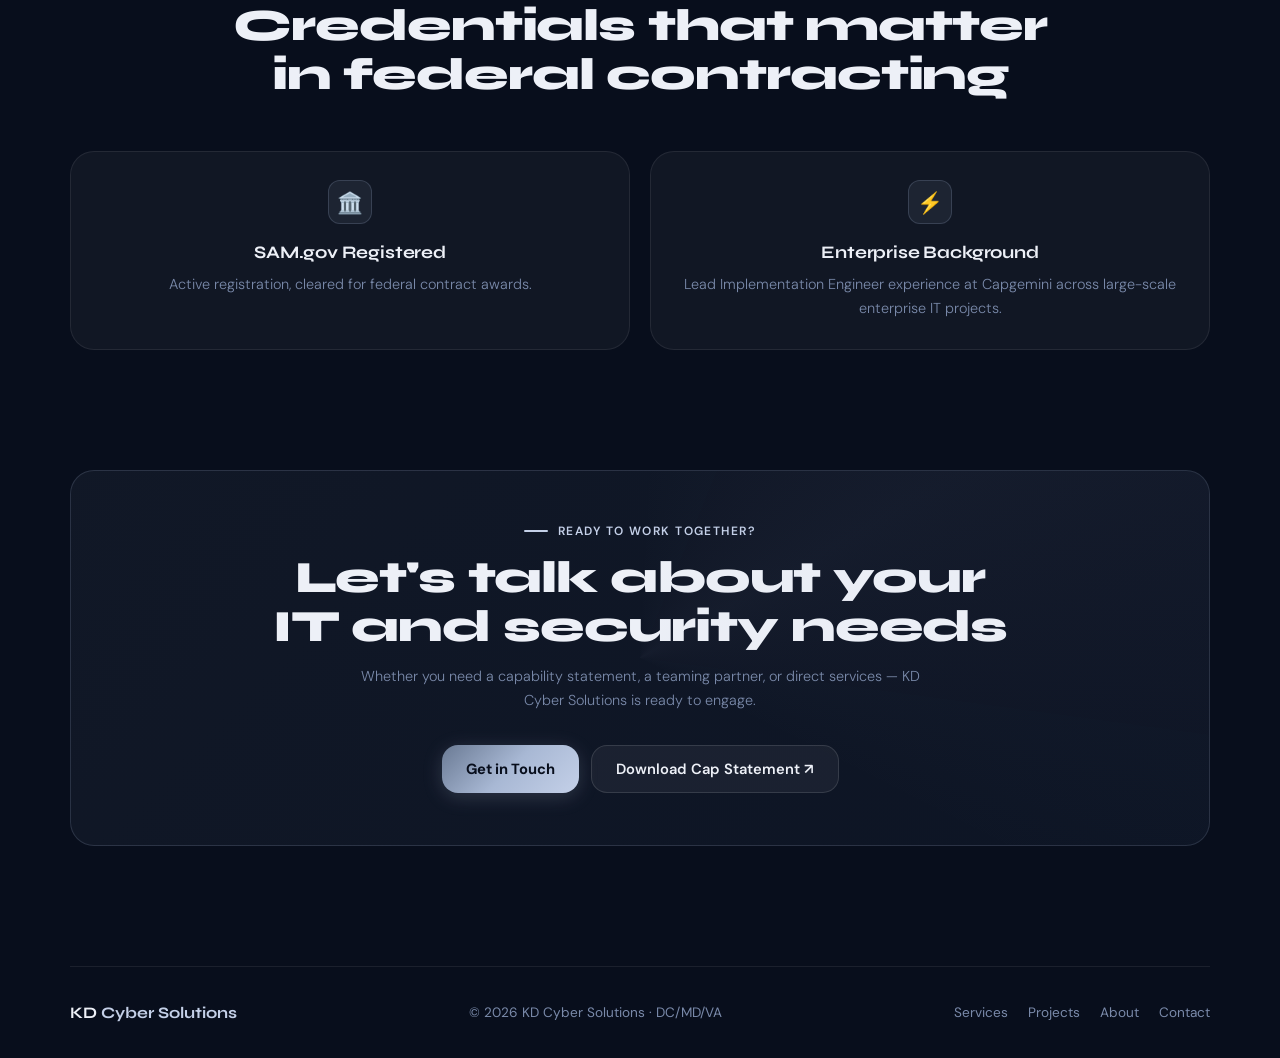
==== commit b2aa80d3: "Update link text from 'Cap Statement' to 'Capability Statement'" ====
--- a/index.html
+++ b/index.html
@@ -38,7 +38,7 @@
         <div class="hero-actions">
           <a class="btn btn-primary" href="contact.html">Get in Touch</a>
           <a class="btn btn-secondary" href="services.html">View Services</a>
-          <a class="btn btn-secondary" href="KD_Cyber_Solutions_Capability_Statement01.pdf" target="_blank">Cap Statement ↗</a>
+          <a class="btn btn-secondary" href="KD_Cyber_Solutions_Capability_Statement01.pdf" target="_blank">Capability Statement ↗</a>
         </div>
       </div>
       <div class="hero-stats-panel">
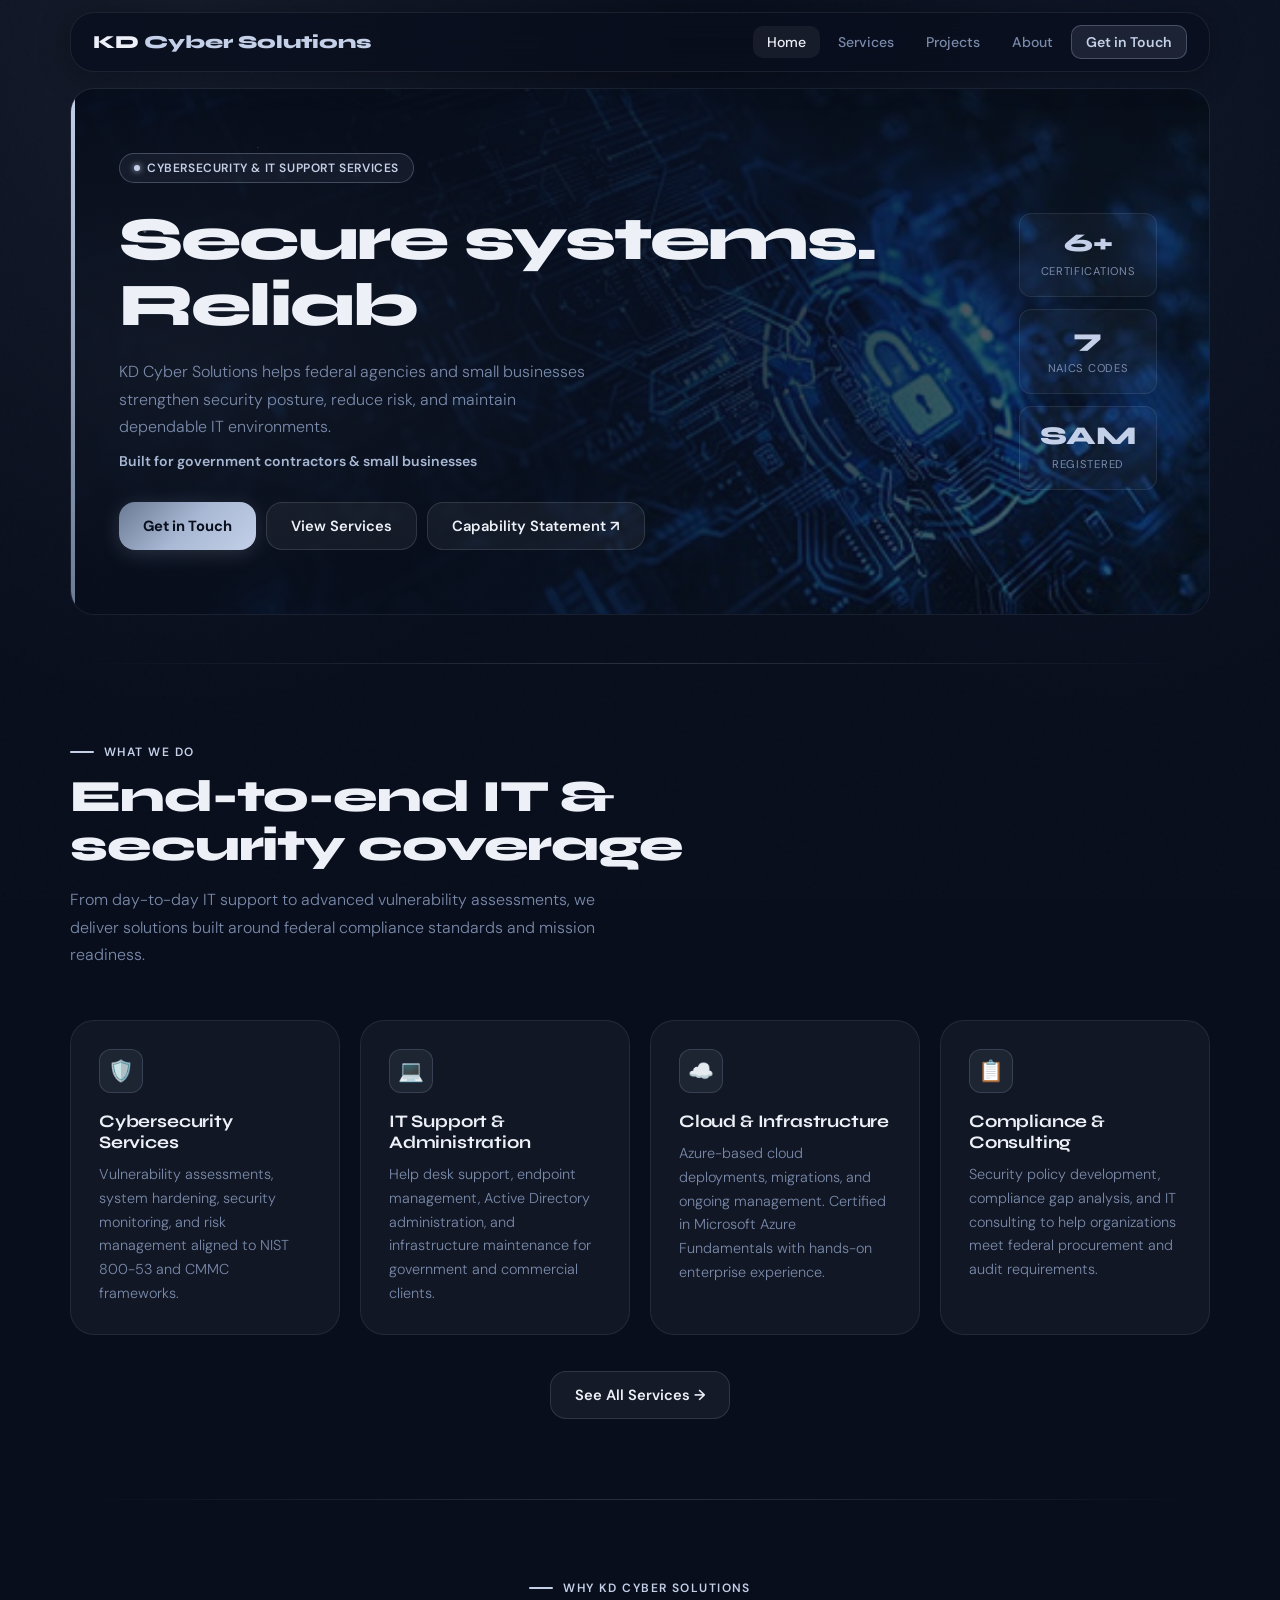
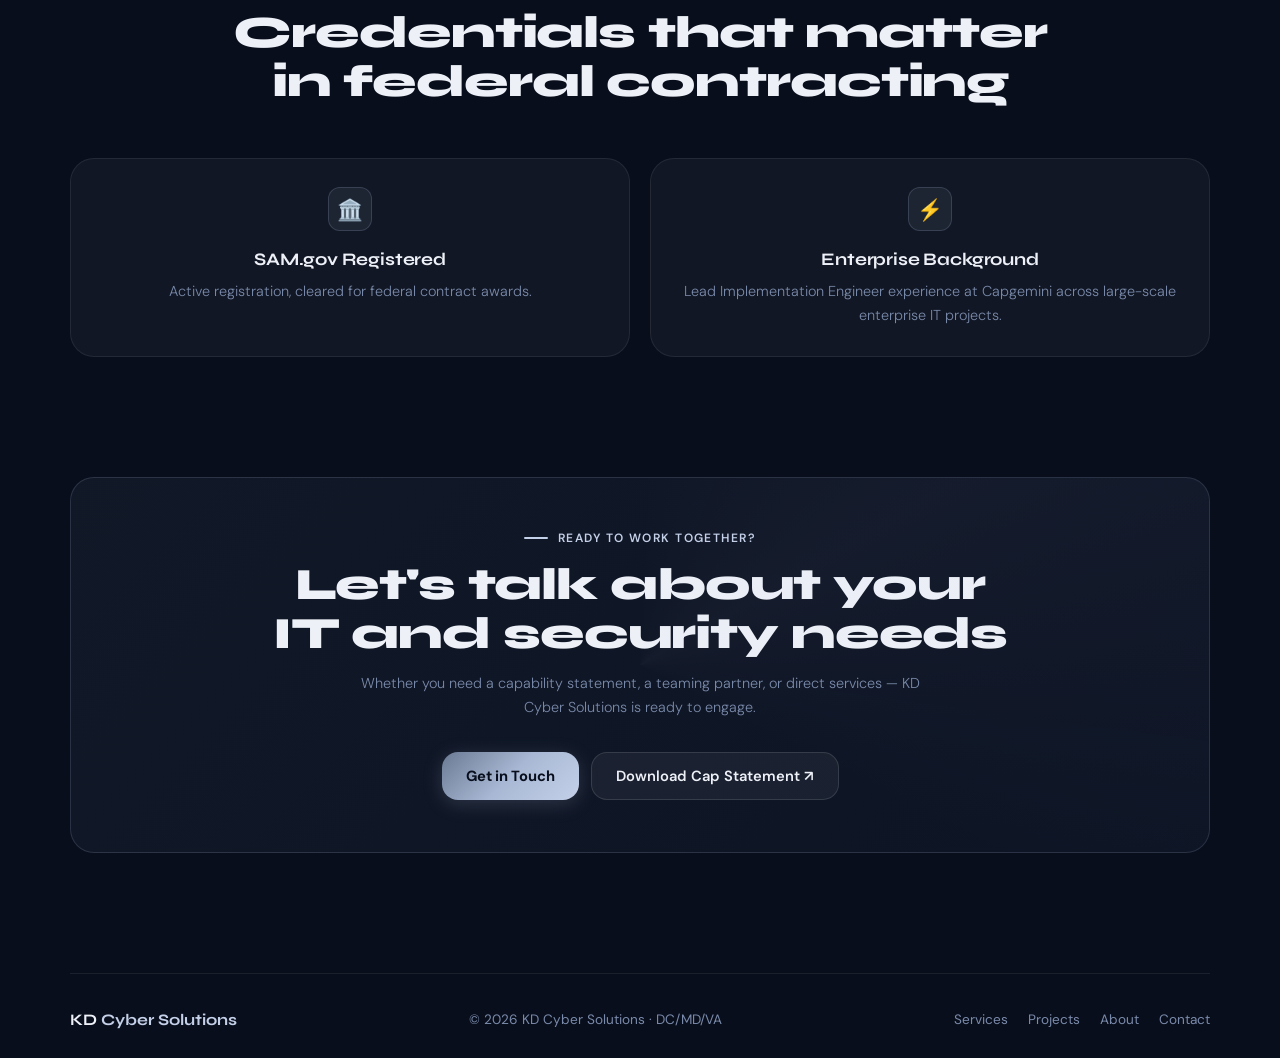
==== commit 5df92444: "Add LinkedIn profile script to index.html Added LinkedIn profile script to footer." ====
--- a/index.html
+++ b/index.html
@@ -127,6 +127,7 @@
   </section>
 
   <footer class="footer">
+    <script src="https://platform.linkedin.com/badges/js/profile.js" async defer type="text/javascript"></script>
     <div class="footer-brand">KD <span>Cyber Solutions</span></div>
     <div class="footer-copy">© 2026 KD Cyber Solutions · DC/MD/VA</div>
     <div class="footer-links">
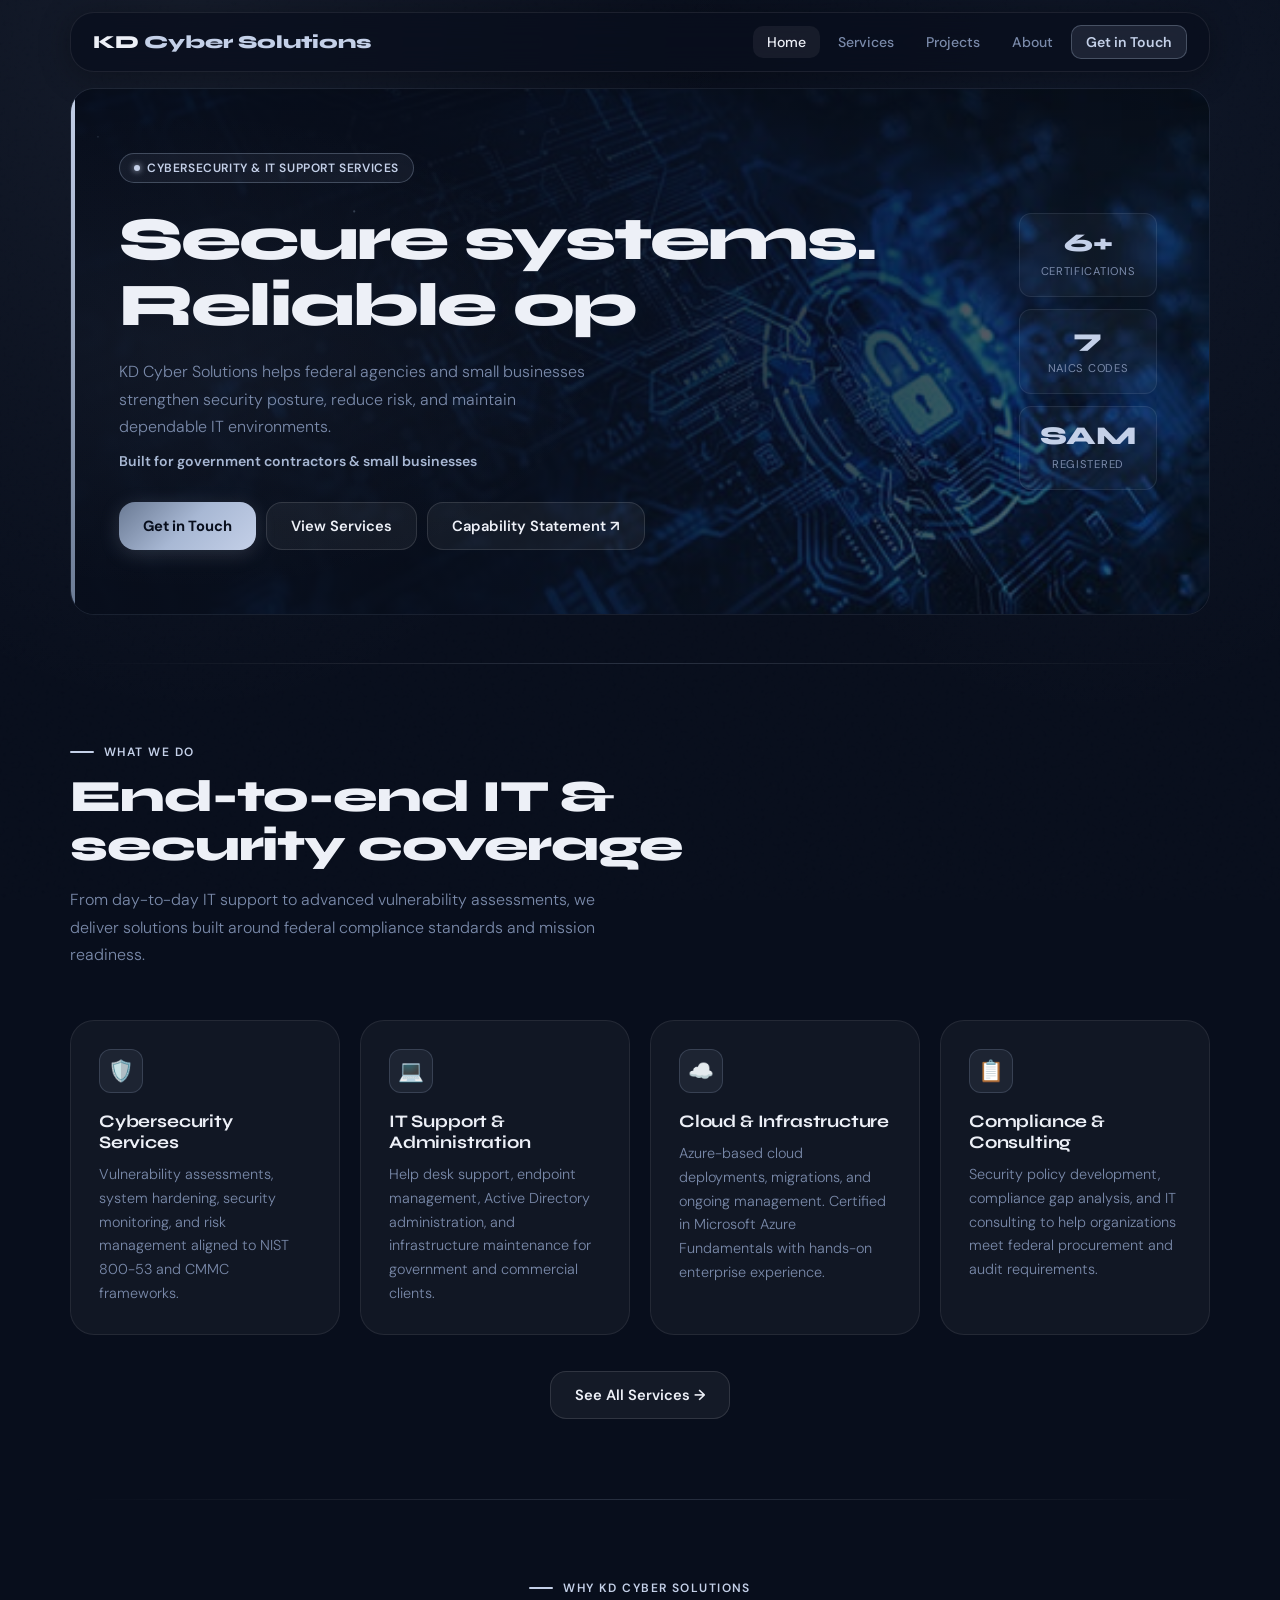
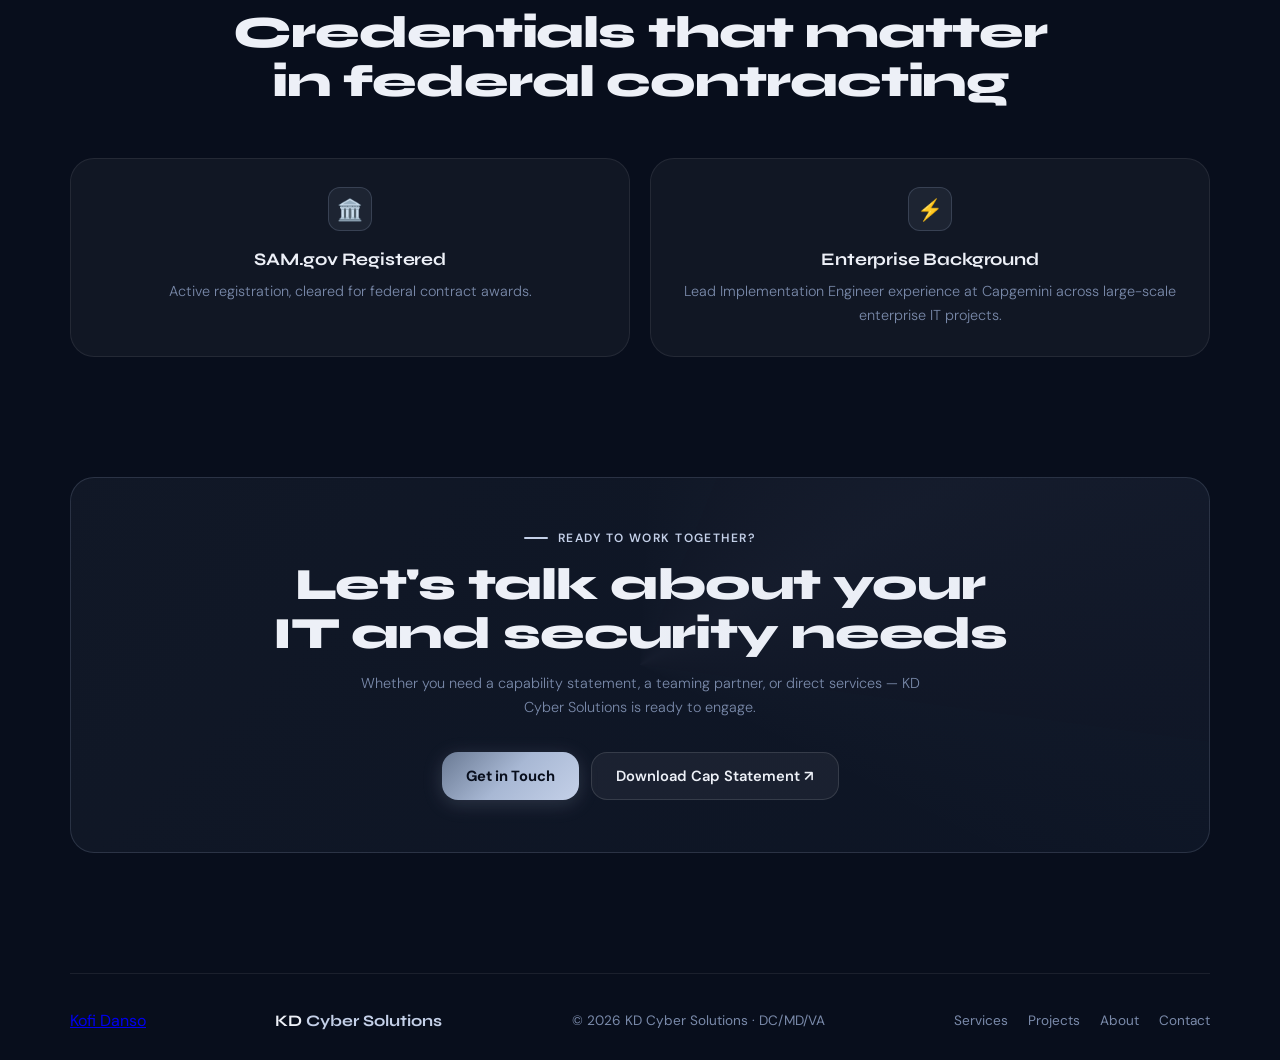
==== commit d78c9268: "Update index.html" ====
--- a/index.html
+++ b/index.html
@@ -128,6 +128,7 @@
 
   <footer class="footer">
     <script src="https://platform.linkedin.com/badges/js/profile.js" async defer type="text/javascript"></script>
+    <div class="badge-base LI-profile-badge" data-locale="en_US" data-size="medium" data-theme="dark" data-type="VERTICAL" data-vanity="kofi-danso-a6629a1b4" data-version="v1"><a class="badge-base__link LI-simple-link" href="https://www.linkedin.com/in/kofi-danso-a6629a1b4?trk=profile-badge">Kofi Danso</a></div>
     <div class="footer-brand">KD <span>Cyber Solutions</span></div>
     <div class="footer-copy">© 2026 KD Cyber Solutions · DC/MD/VA</div>
     <div class="footer-links">
